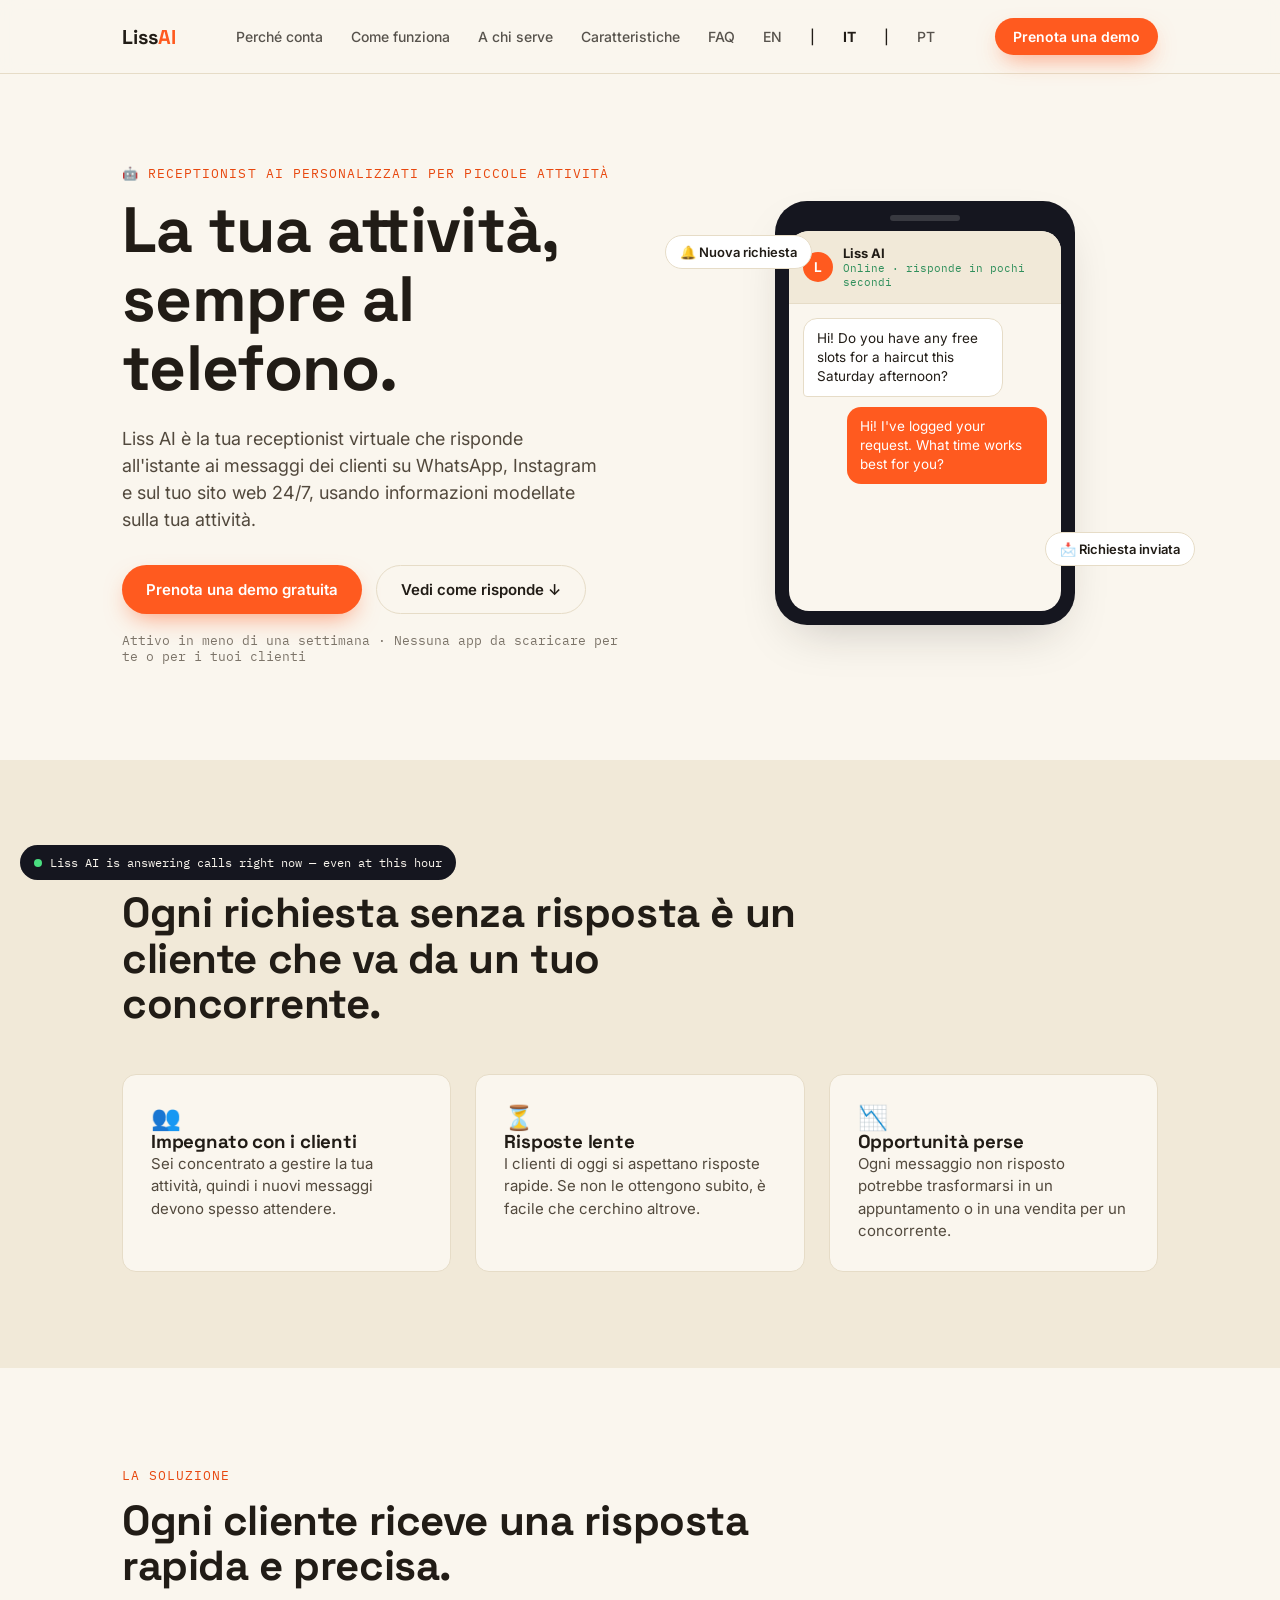
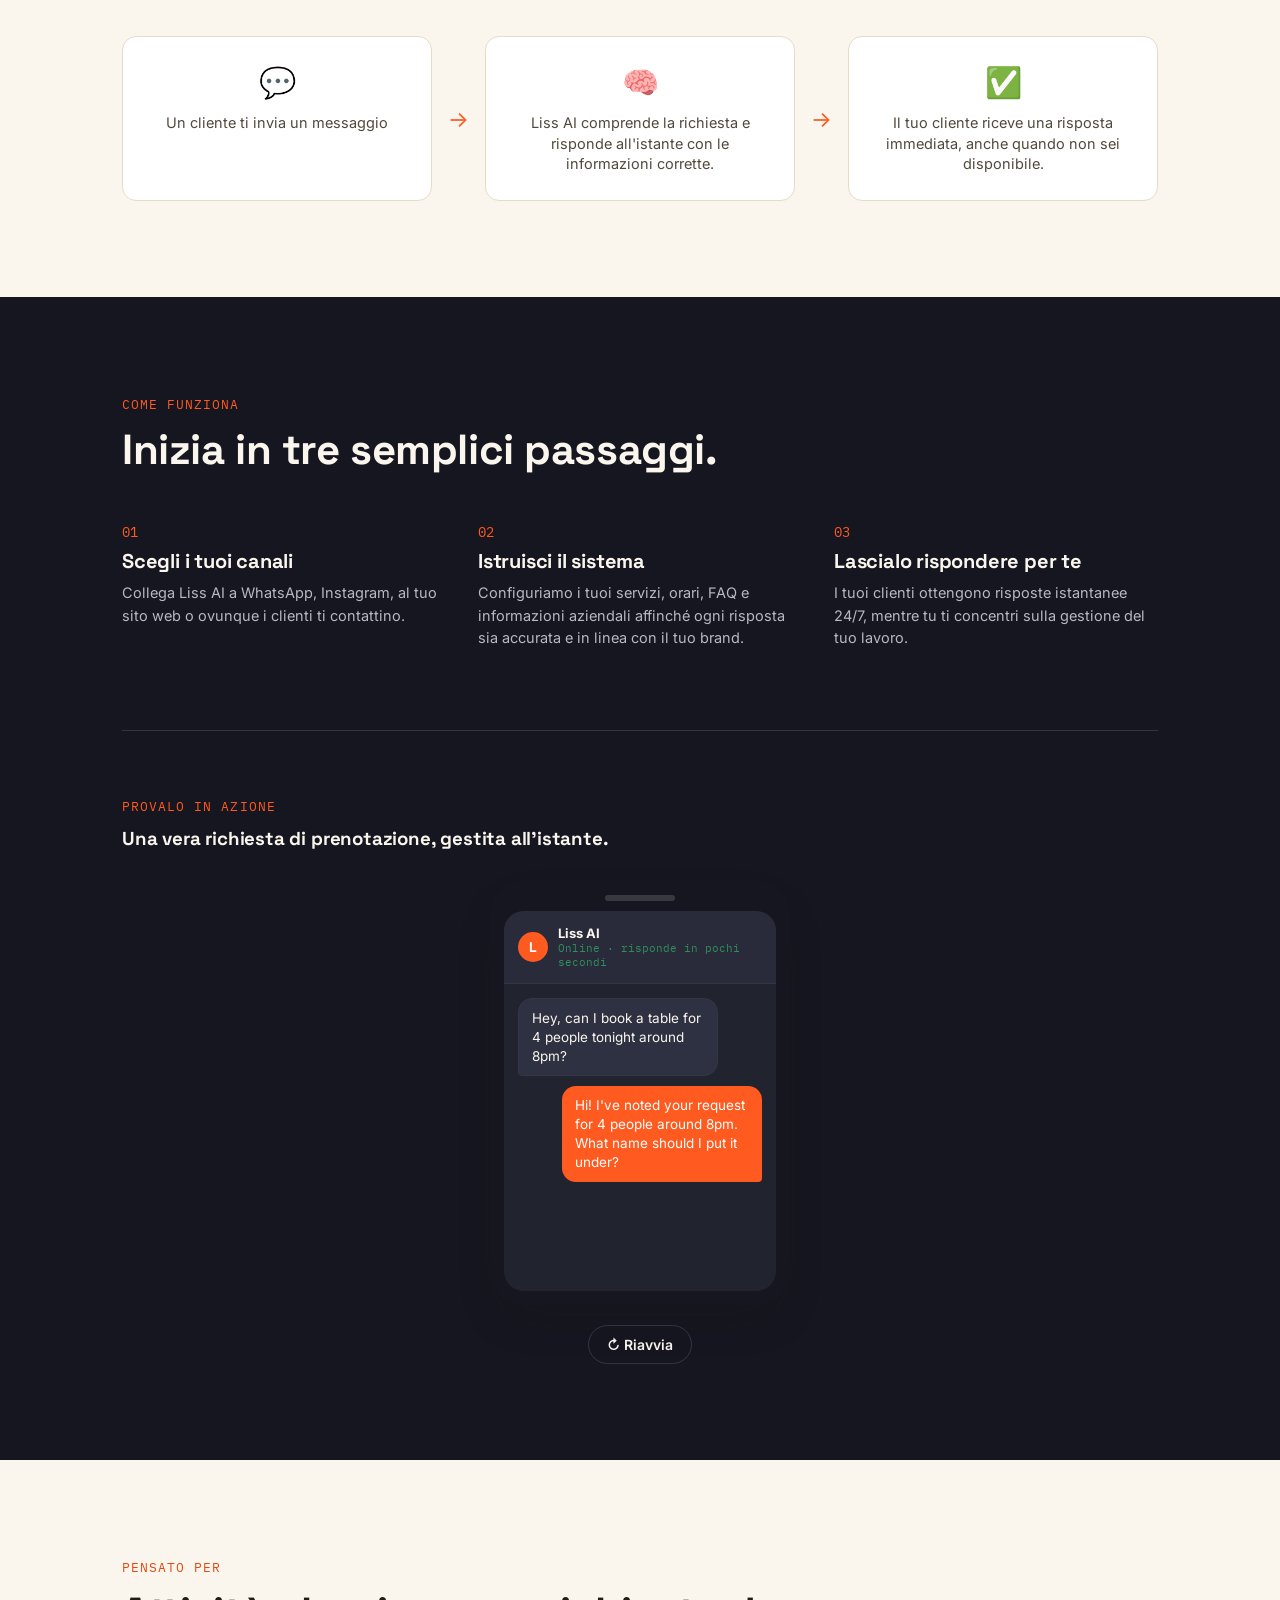
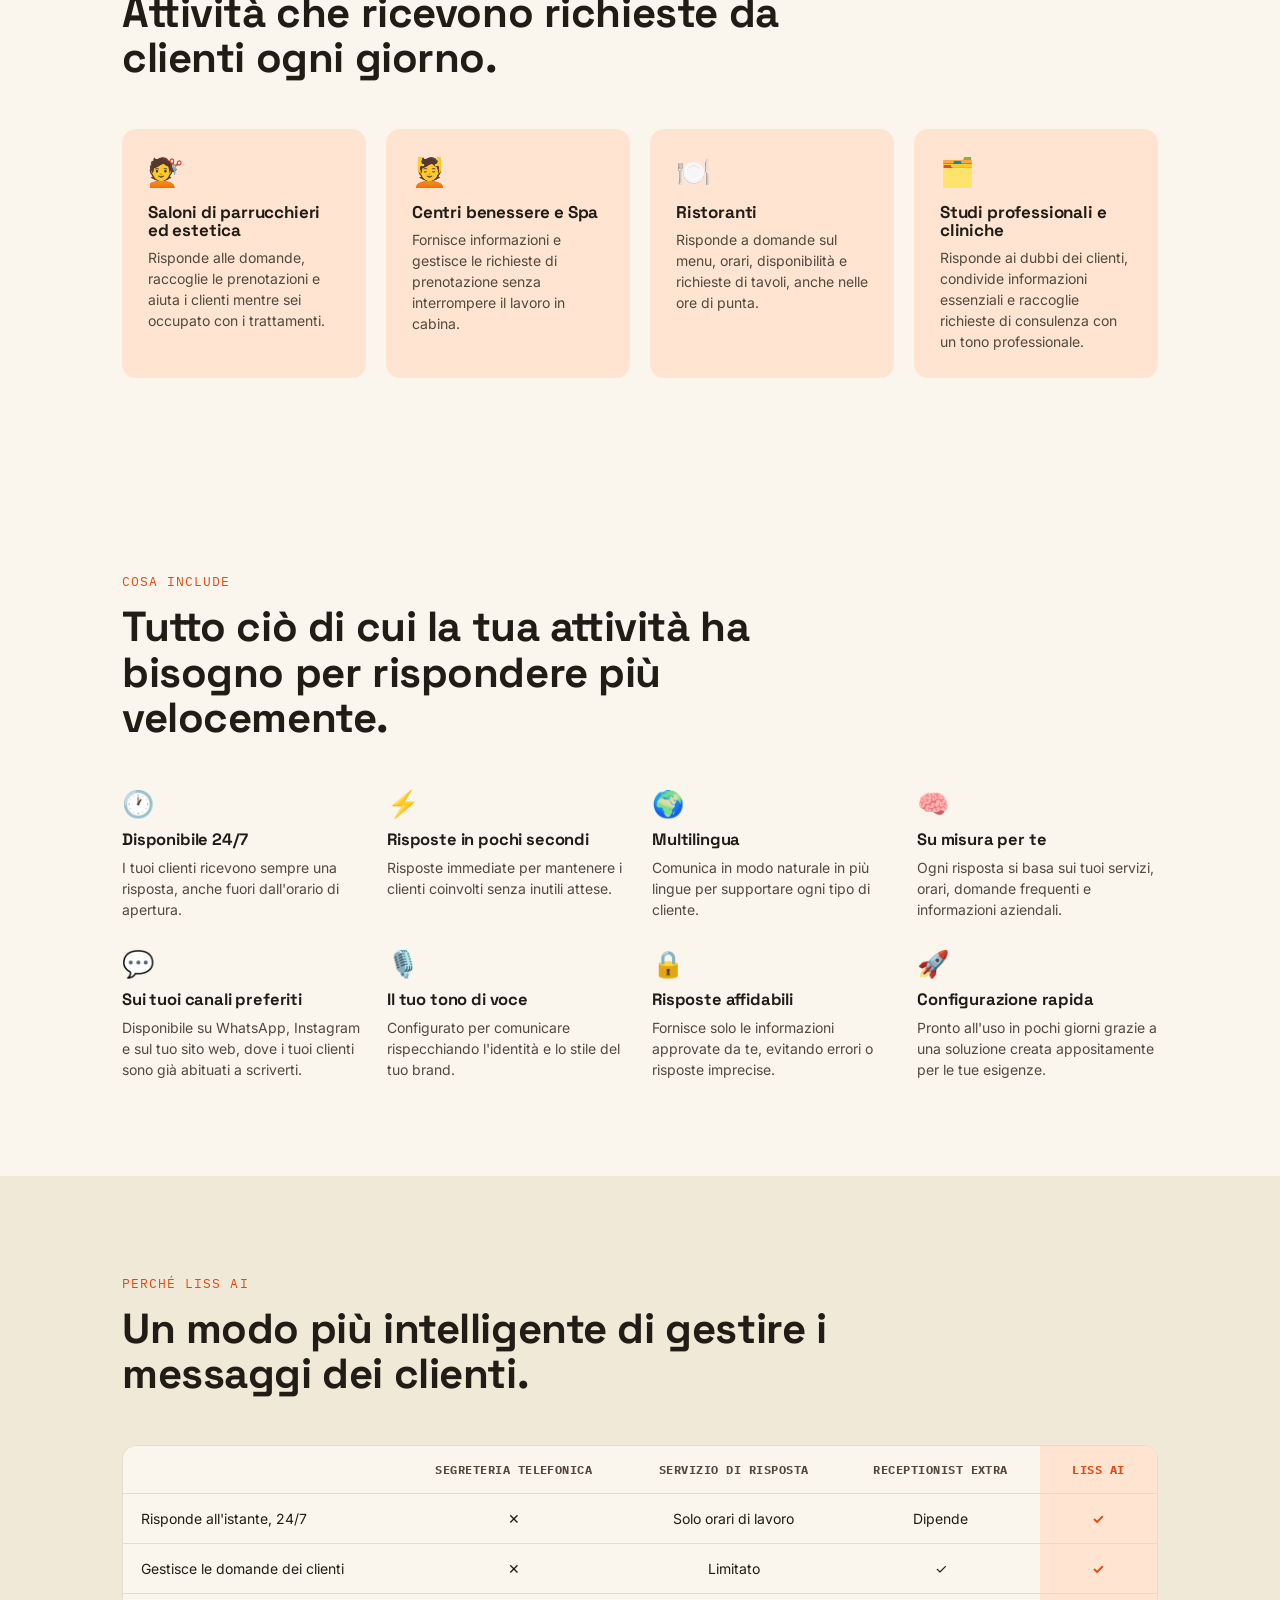
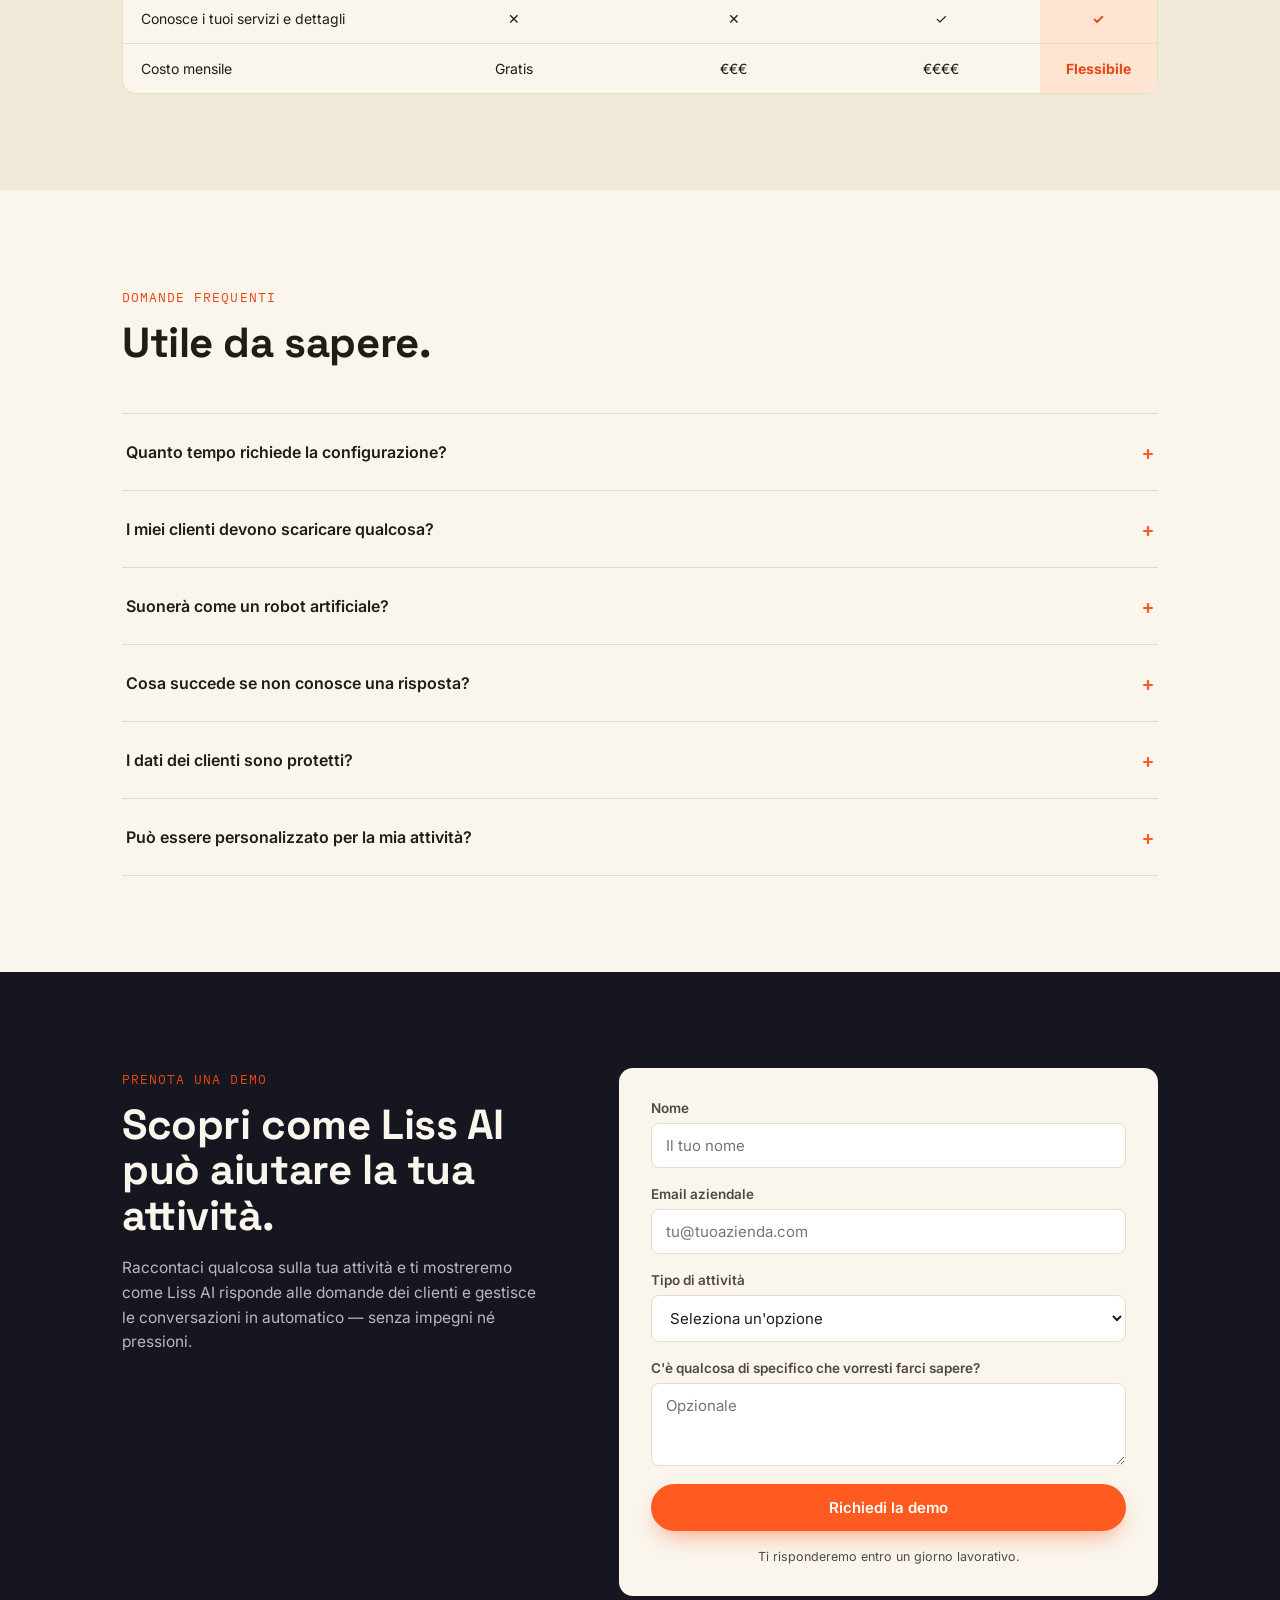
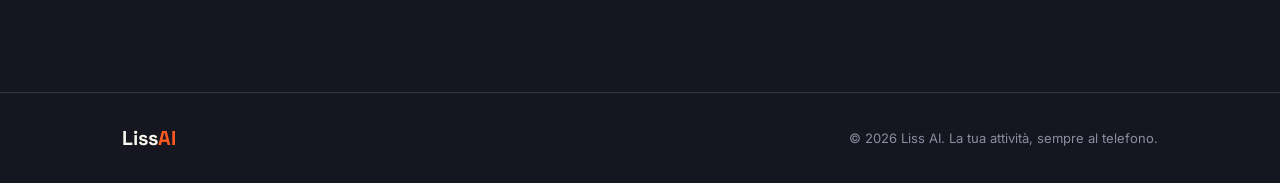
==== it/index.html @ ab82fb3d "Create IT index.html for Liss AI landing page This HTML file contains the structure and content for " ====
<!DOCTYPE html>
<html lang="it">
<head>
<meta charset="UTF-8">
<meta name="viewport" content="width=device-width, initial-scale=1.0">
<title>Liss AI — La tua attività, sempre al telefono</title>
<meta name="description" content="Liss AI è la ricezionista virtuale che risponde alle chiamate, raccoglie prenotazioni e non dorme mai — creata per saloni, cliniche, ristoranti e studi.">
<link rel="icon" href="data:,">
<link rel="preconnect" href="https://fonts.googleapis.com">
<link rel="preconnect" href="https://fonts.gstatic.com" crossorigin>
<link href="https://fonts.googleapis.com/css2?family=Space+Grotesk:wght@400;500;600;700&family=Inter:wght@400;500;600;700&family=IBM+Plex+Mono:wght@400;500&display=swap" rel="stylesheet">
<link rel="stylesheet" href="../style.css">
</head>
<body>

<div class="status-pill" id="statusPill">
  <span class="dot"></span>
  <span>Liss sta rispondendo ai clienti in questo momento</span>
</div>

<header class="nav">
  <div class="nav-inner">
    <a href="#top" class="logo">Liss<span>AI</span></a>
    <nav class="nav-links">
      <a href="#problem">Perché conta</a>
      <a href="#how">Come funziona</a>
      <a href="#audience">A chi serve</a>
      <a href="#features">Caratteristiche</a>
      <a href="#faq">FAQ</a>
      <a href="../">EN</a> | <strong>IT</strong> | <a href="../pt/">PT</a>
    </nav>
    <a href="#demo-form" class="btn btn-primary btn-small">Prenota una demo</a>
  </div>
</header>

<main id="top">

  <!-- HERO -->
  <section class="hero">
    <div class="hero-inner">
      <div class="hero-copy">
        <p class="eyebrow">🤖 Receptionist AI personalizzati per piccole attività</p>
        <h1>La tua attività,<br>sempre al telefono.</h1>
        <p class="hero-sub">Liss AI è la tua receptionist virtuale che risponde all'istante ai messaggi dei clienti su WhatsApp, Instagram e sul tuo sito web 24/7, usando informazioni modellate sulla tua attività.</p>
        <div class="hero-actions">
          <a href="#demo-form" class="btn btn-primary">Prenota una demo gratuita</a>
          <a href="#demo" class="btn btn-ghost">Vedi come risponde ↓</a>
        </div>
        <p class="hero-note">Attivo in meno di una settimana · Nessuna app da scaricare per te o per i tuoi clienti</p>
      </div>
      <div class="hero-visual" aria-hidden="true">
        <div class="phone-mock">
          <div class="phone-notch"></div>
          <div class="phone-screen">
            <div class="chat-header">
              <div class="chat-avatar">L</div>
              <div>
                <div class="chat-name">Liss AI</div>
                <div class="chat-status">Online · risponde in pochi secondi</div>
              </div>
            </div>
            <div class="chat-body" id="heroChat"></div>
          </div>
        </div>
        <div class="floaty floaty-1">🔔 Nuova richiesta</div>
        <div class="floaty floaty-2">📩 Richiesta inviata</div>
      </div>
    </div>
  </section>

  <!-- PROBLEM -->
  <section id="problem" class="problem">
    <div class="section-inner">
      <p class="eyebrow eyebrow-dark">Il costo di un messaggio perso</p>
      <h2>Ogni richiesta senza risposta è un cliente che va da un tuo concorrente.</h2>
     <div class="problem-grid">

  <article class="problem-card">
    <div class="problem-icon">👥</div>
    <h3>Impegnato con i clienti</h3>
    <p>
      Sei concentrato a gestire la tua attività, quindi i nuovi messaggi devono spesso attendere.
    </p>
  </article>

  <article class="problem-card">
    <div class="problem-icon">⏳</div>
    <h3>Risposte lente</h3>
    <p>
      I clienti di oggi si aspettano risposte rapide. Se non le ottengono subito, è facile che cerchino altrove.
    </p>
  </article>

  <article class="problem-card">
    <div class="problem-icon">📉</div>
    <h3>Opportunità perse</h3>
    <p>
      Ogni messaggio non risposto potrebbe trasformarsi in un appuntamento o in una vendita per un concorrente.
    </p>
  </article>

</div>
    </div>
  </section>

 <!-- SOLUTION FLOW -->
<section class="solution">
  <div class="section-inner">
    <p class="eyebrow">La Soluzione</p>
    <h2>Ogni cliente riceve una risposta rapida e precisa.</h2>

    <div class="flow">

      <div class="flow-step">
        <div class="flow-icon">💬</div>
        <p>Un cliente ti invia un messaggio</p>
      </div>

      <div class="flow-arrow">→</div>

      <div class="flow-step">
        <div class="flow-icon">🧠</div>
        <p>Liss AI comprende la richiesta e risponde all'istante con le informazioni corrette.</p>
      </div>

      <div class="flow-arrow">→</div>

      <div class="flow-step">
        <div class="flow-icon">✅</div>
        <p>Il tuo cliente riceve una risposta immediata, anche quando non sei disponibile.</p>
      </div>

    </div>
  </div>
</section>

 <!-- HOW IT WORKS + LIVE DEMO (dark band) -->
<section id="how" class="dark-band">
  <div class="section-inner">
    <p class="eyebrow eyebrow-light">Come funziona</p>
    <h2 class="light">Inizia in tre semplici passaggi.</h2>

    <div class="how-grid">
      <div class="how-step">
        <span class="how-num">01</span>
        <h3>Scegli i tuoi canali</h3>
        <p>Collega Liss AI a WhatsApp, Instagram, al tuo sito web o ovunque i clienti ti contattino.</p>
      </div>

      <div class="how-step">
        <span class="how-num">02</span>
        <h3>Istruisci il sistema</h3>
        <p>Configuriamo i tuoi servizi, orari, FAQ e informazioni aziendali affinché ogni risposta sia accurata e in linea con il tuo brand.</p>
      </div>

      <div class="how-step">
        <span class="how-num">03</span>
        <h3>Lascialo rispondere per te</h3>
        <p>I tuoi clienti ottengono risposte istantanee 24/7, mentre tu ti concentri sulla gestione del tuo lavoro.</p>
      </div>
    </div>

    <!-- (LIVE DEMO) -->
      <div id="demo" class="demo-block">
        <p class="eyebrow eyebrow-light">Provalo in azione</p>
        <h3 class="light">Una vera richiesta di prenotazione, gestita all'istante.</h3>
        <div class="demo-phone">
          <div class="phone-mock phone-mock-dark">
            <div class="phone-notch"></div>
            <div class="phone-screen">
              <div class="chat-header">
                <div class="chat-avatar">L</div>
                <div>
                  <div class="chat-name">Liss AI</div>
                  <div class="chat-status">Online · risponde in pochi secondi</div>
                </div>
              </div>
              <div class="chat-body" id="demoChat"></div>
            </div>
          </div>
          <button class="btn btn-ghost btn-light btn-small" id="replayDemo">↻ Riavvia</button>
        </div>
      </div>
    </div>
  </section>

  <!-- AUDIENCE -->
  <section id="audience" class="audience">
    <div class="section-inner">
      <p class="eyebrow">Pensato per</p>
      <h2>Attività che ricevono richieste da clienti ogni giorno.</h2>
      <div class="audience-grid">
        <div class="audience-card">
          <span class="audience-icon">💇</span>
          <h3>Saloni di parrucchieri ed estetica</h3>
          <p>Risponde alle domande, raccoglie le prenotazioni e aiuta i clienti mentre sei occupato con i trattamenti.</p>
        </div>
        <div class="audience-card">
          <span class="audience-icon">💆</span>
          <h3>Centri benessere e Spa</h3>
          <p>Fornisce informazioni e gestisce le richieste di prenotazione senza interrompere il lavoro in cabina.</p>
        </div>
        <div class="audience-card">
          <span class="audience-icon">🍽️</span>
          <h3>Ristoranti</h3>
          <p>Risponde a domande sul menu, orari, disponibilità e richieste di tavoli, anche nelle ore di punta.</p>
        </div>
        <div class="audience-card">
          <span class="audience-icon">🗂️</span>
          <h3>Studi professionali e cliniche</h3>
          <p>Risponde ai dubbi dei clienti, condivide informazioni essenziali e raccoglie richieste di consulenza con un tono professionale.</p>
        </div>
      </div>
    </div>
  </section>

  <!-- FEATURES -->
<section id="features" class="features">
  <div class="section-inner">
    <p class="eyebrow">Cosa include</p>
    <h2>Tutto ciò di cui la tua attività ha bisogno per rispondere più velocemente.</h2>

    <div class="features-grid">

      <div class="feature">
        <span class="feature-icon">🕐</span>
        <h3>Disponibile 24/7</h3>
        <p>I tuoi clienti ricevono sempre una risposta, anche fuori dall'orario di apertura.</p>
      </div>

      <div class="feature">
        <span class="feature-icon">⚡</span>
        <h3>Risposte in pochi secondi</h3>
        <p>Risposte immediate per mantenere i clienti coinvolti senza inutili attese.</p>
      </div>

      <div class="feature">
        <span class="feature-icon">🌍</span>
        <h3>Multilingua</h3>
        <p>Comunica in modo naturale in più lingue per supportare ogni tipo di cliente.</p>
      </div>

      <div class="feature">
        <span class="feature-icon">🧠</span>
        <h3>Su misura per te</h3>
        <p>Ogni risposta si basa sui tuoi servizi, orari, domande frequenti e informazioni aziendali.</p>
      </div>

      <div class="feature">
        <span class="feature-icon">💬</span>
        <h3>Sui tuoi canali preferiti</h3>
        <p>Disponibile su WhatsApp, Instagram e sul tuo sito web, dove i tuoi clienti sono già abituati a scriverti.</p>
      </div>

      <div class="feature">
        <span class="feature-icon">🎙️</span>
        <h3>Il tuo tono di voce</h3>
        <p>Configurato per comunicare rispecchiando l'identità e lo stile del tuo brand.</p>
      </div>

      <div class="feature">
        <span class="feature-icon">🔒</span>
        <h3>Risposte affidabili</h3>
        <p>Fornisce solo le informazioni approvate da te, evitando errori o risposte imprecise.</p>
      </div>

      <div class="feature">
        <span class="feature-icon">🚀</span>
        <h3>Configurazione rapida</h3>
        <p>Pronto all'uso in pochi giorni grazie a una soluzione creata appositamente per le tue esigenze.</p>
      </div>

    </div>
  </div>
</section>

  <!-- WHY CHOOSE -->
<section class="why">
  <div class="section-inner">
    <p class="eyebrow">Perché Liss AI</p>
    <h2>Un modo più intelligente di gestire i messaggi dei clienti.</h2>

    <div class="table-wrap">
      <table class="compare">
        <thead>
          <tr>
            <th></th>
            <th>Segreteria telefonica</th>
            <th>Servizio di risposta</th>
            <th>Receptionist extra</th>
            <th class="highlight">Liss AI</th>
          </tr>
        </thead>
        <tbody>
          <tr>
            <td>Risponde all'istante, 24/7</td>
            <td>✕</td>
            <td>Solo orari di lavoro</td>
            <td>Dipende</td>
            <td class="highlight">✓</td>
          </tr>
          <tr>
            <td>Gestisce le domande dei clienti</td>
            <td>✕</td>
            <td>Limitato</td>
            <td>✓</td>
            <td class="highlight">✓</td>
          </tr>
          <tr>
            <td>Conosce i tuoi servizi e dettagli</td>
            <td>✕</td>
            <td>✕</td>
            <td>✓</td>
            <td class="highlight">✓</td>
          </tr>
          <tr>
            <td>Costo mensile</td>
            <td>Gratis</td>
            <td>€€€</td>
            <td>€€€€</td>
            <td class="highlight">Flessibile</td>
          </tr>
        </tbody>
      </table>
    </div>
  </div>
</section>

<!-- FAQ -->
<section id="faq" class="faq">
  <div class="section-inner">
    <p class="eyebrow">Domande frequenti</p>
    <h2>Utile da sapere.</h2>

    <div class="accordion" id="accordion">

      <div class="acc-item">
        <button class="acc-trigger">
          <span>Quanto tempo richiede la configurazione?</span>
          <span class="acc-icon">+</span>
        </button>
        <div class="acc-panel">
          <p>La maggior parte delle attività è pronta in pochi giorni. Configuriamo i tuoi servizi, le informazioni e lo stile di comunicazione, collaudando tutto prima di andare online.</p>
        </div>
      </div>

      <div class="acc-item">
        <button class="acc-trigger">
          <span>I miei clienti devono scaricare qualcosa?</span>
          <span class="acc-icon">+</span>
        </button>
        <div class="acc-panel">
          <p>No. I tuoi clienti utilizzano i canali che già conoscono, come WhatsApp, Instagram o la chat del tuo sito web. Non c'è nulla da installare.</p>
        </div>
      </div>

      <div class="acc-item">
        <button class="acc-trigger">
          <span>Suonerà come un robot artificiale?</span>
          <span class="acc-icon">+</span>
        </button>
        <div class="acc-panel">
          <p>No. Liss AI è configurato attorno alla tua attività, al tuo tono di voce e al modo in cui sei abituato a comunicare con i tuoi clienti.</p>
        </div>
      </div>

      <div class="acc-item">
        <button class="acc-trigger">
          <span>Cosa succede se non conosce una risposta?</span>
          <span class="acc-icon">+</span>
        </button>
        <div class="acc-panel">
          <p>Liss AI utilizza solo le informazioni aziendali approvate da te. Se una richiesta è al di fuori delle sue conoscenze, lo rileva ed evita di inventare risposte errate.</p>
        </div>
      </div>

      <div class="acc-item">
        <button class="acc-trigger">
          <span>I dati dei clienti sono protetti?</span>
          <span class="acc-icon">+</span>
        </button>
        <div class="acc-panel">
          <p>Le tue conversazioni e i dati aziendali sono gestiti in modo sicuro e utilizzati esclusivamente per fornire il servizio.</p>
        </div>
      </div>

      <div class="acc-item">
        <button class="acc-trigger">
          <span>Può essere personalizzato per la mia attività?</span>
          <span class="acc-icon">+</span>
        </button>
        <div class="acc-panel">
          <p>Sì. Ogni configurazione di Liss AI è personalizzata in base ai tuoi servizi, clienti, stile di comunicazione ed esigenze specifiche.</p>
        </div>
      </div>

    </div>
  </div>
</section>

  <!-- DEMO BOOKING FORM -->
<section id="demo-form" class="demo-form-section">
  <div class="section-inner form-inner">
    <div class="form-copy">
      <p class="eyebrow">Prenota una demo</p>
      <h2>Scopri come Liss AI può aiutare la tua attività.</h2>
      <p class="form-sub">
        Raccontaci qualcosa sulla tua attività e ti mostreremo come Liss AI risponde alle domande dei clienti e gestisce le conversazioni in automatico — senza impegni né pressioni.
      </p>
    </div>

    <form class="demo-form" id="demoForm">

      <label>
        Nome
        <input type="text" name="name" required placeholder="Il tuo nome">
      </label>

      <label>
        Email aziendale
        <input type="email" name="email" required placeholder="tu@tuoazienda.com">
      </label>

      <label>
        Tipo di attività
        <select name="business_type" required>
          <option value="" disabled selected>Seleziona un'opzione</option>
          <option>Salone di parrucchiere o estetica</option>
          <option>Centro benessere o SPA</option>
          <option>Ristorante</option>
          <option>Studio professionale / Clinica</option>
          <option>Altro</option>
        </select>
      </label>

      <label>
        C'è qualcosa di specifico che vorresti farci sapere?
        <textarea name="message" rows="3" placeholder="Opzionale"></textarea>
      </label>

      <button type="submit" class="btn btn-primary btn-full">
        Richiedi la demo
      </button>

      <p class="form-note" id="formNote">
        Ti risponderemo entro un giorno lavorativo.
      </p>

    </form>
  </div>
</section>

</main>

<footer class="footer">
  <div class="section-inner footer-inner">
    <a href="#top" class="logo">Liss<span>AI</span></a>
    <p>© <span id="year"></span> Liss AI. La tua attività, sempre al telefono.</p>
  </div>
</footer>

<script src="../script.js"></script>
</body>
</html>
---- style.css ----
/* ============================================
   Liss AI — Design tokens
   ============================================ */
:root {
  --cream: #FAF6EE;
  --cream-deep: #F1E9D8;
  --ink: #211C16;
  --ink-soft: #52493D;
  --orange: #FF5A1F;
  --orange-deep: #E8480F;
  --orange-tint: #FFE4D2;
  --navy: #15161F;
  --navy-soft: #21232F;
  --line: #E6DCC7;
  --line-dark: #343646;
  --success: #2F8F5B;

  --font-display: 'Space Grotesk', sans-serif;
  --font-body: 'Inter', sans-serif;
  --font-mono: 'IBM Plex Mono', monospace;

  --radius: 14px;
  --radius-sm: 8px;
  --shadow: 0 20px 50px -20px rgba(33, 28, 22, 0.25);
}

@media (prefers-reduced-motion: reduce) {
  *, *::before, *::after {
    animation-duration: 0.001ms !important;
    animation-iteration-count: 1 !important;
    transition-duration: 0.001ms !important;
    scroll-behavior: auto !important;
  }
}

* { box-sizing: border-box; }

html { scroll-behavior: smooth; }

body {
  margin: 0;
  font-family: var(--font-body);
  color: var(--ink);
  background: var(--cream);
  -webkit-font-smoothing: antialiased;
}

h1, h2, h3 {
  font-family: var(--font-display);
  margin: 0;
  line-height: 1.08;
  letter-spacing: -0.01em;
}

p { margin: 0; }

a { color: inherit; text-decoration: none; }

img { max-width: 100%; display: block; }

.section-inner {
  max-width: 1100px;
  margin: 0 auto;
  padding: 96px 32px;
}

@media (max-width: 720px) {
  .section-inner { padding: 64px 20px; }
}

.eyebrow {
  font-family: var(--font-mono);
  font-size: 13px;
  letter-spacing: 0.08em;
  text-transform: uppercase;
  color: var(--orange-deep);
  margin-bottom: 14px;
  display: inline-block;
}
.eyebrow-dark { color: var(--orange-deep); }
.eyebrow-light { color: var(--orange); }

h2 {
  font-size: clamp(28px, 4vw, 42px);
  max-width: 720px;
  margin-bottom: 48px;
}
h2.light { color: var(--cream); }

/* ============================================
   Status pill
   ============================================ */
.status-pill {
  position: fixed;
  bottom: 20px;
  left: 20px;
  z-index: 60;
  display: flex;
  align-items: center;
  gap: 8px;
  background: var(--navy);
  color: var(--cream);
  font-family: var(--font-mono);
  font-size: 12px;
  padding: 10px 14px;
  border-radius: 999px;
  box-shadow: var(--shadow);
}
.status-pill .dot {
  width: 8px; height: 8px;
  border-radius: 50%;
  background: #4ADE80;
  box-shadow: 0 0 0 0 rgba(74, 222, 128, 0.6);
  animation: pulse 2s infinite;
}
@keyframes pulse {
  0% { box-shadow: 0 0 0 0 rgba(74,222,128,0.5); }
  70% { box-shadow: 0 0 0 8px rgba(74,222,128,0); }
  100% { box-shadow: 0 0 0 0 rgba(74,222,128,0); }
}
@media (max-width: 720px) {
  .status-pill span:last-child { display: none; }
  .status-pill { padding: 10px; }
}

/* ============================================
   Nav
   ============================================ */
.nav {
  position: sticky;
  top: 0;
  z-index: 50;
  background: rgba(250, 246, 238, 0.85);
  backdrop-filter: blur(10px);
  border-bottom: 1px solid var(--line);
}
.nav-inner {
  max-width: 1100px;
  margin: 0 auto;
  padding: 18px 32px;
  display: flex;
  align-items: center;
  justify-content: space-between;
  gap: 24px;
}
.logo {
  font-family: var(--font-display);
  font-weight: 700;
  font-size: 20px;
  color: var(--ink);
}
.logo span { color: var(--orange); }
.nav-links {
  display: flex;
  gap: 28px;
  font-size: 14px;
  font-weight: 500;
}
.nav-links a { opacity: 0.75; transition: opacity 0.15s; }
.nav-links a:hover { opacity: 1; }
@media (max-width: 820px) {
  .nav-links { display: none; }
}

/* ============================================
   Buttons
   ============================================ */
.btn {
  display: inline-flex;
  align-items: center;
  justify-content: center;
  gap: 8px;
  font-family: var(--font-body);
  font-weight: 600;
  font-size: 15px;
  padding: 14px 24px;
  border-radius: 999px;
  border: none;
  cursor: pointer;
  transition: transform 0.15s ease, box-shadow 0.15s ease, opacity 0.15s ease;
}
.btn:hover { transform: translateY(-1px); }
.btn:focus-visible { outline: 3px solid var(--orange-deep); outline-offset: 3px; }
.btn-primary {
  background: var(--orange);
  color: white;
  box-shadow: 0 10px 24px -8px rgba(255, 90, 31, 0.6);
}
.btn-primary:hover { background: var(--orange-deep); }
.btn-ghost {
  background: transparent;
  color: var(--ink);
  border: 1.5px solid var(--line);
}
.btn-ghost:hover { border-color: var(--ink); }
.btn-ghost.btn-light {
  color: var(--cream);
  border-color: var(--line-dark);
}
.btn-ghost.btn-light:hover { border-color: var(--cream); }
.btn-small { padding: 10px 18px; font-size: 14px; }
.btn-full { width: 100%; }

/* ============================================
   Hero
   ============================================ */
.hero { padding-top: 24px; }
.hero-inner {
  max-width: 1100px;
  margin: 0 auto;
  padding: 64px 32px 96px;
  display: grid;
  grid-template-columns: 1.05fr 0.95fr;
  gap: 56px;
  align-items: center;
}
@media (max-width: 900px) {
  .hero-inner { grid-template-columns: 1fr; padding: 40px 20px 64px; }
}
.hero h1 {
  font-size: clamp(38px, 6vw, 64px);
  margin-bottom: 22px;
}
.hero-sub {
  font-size: 18px;
  color: var(--ink-soft);
  max-width: 480px;
  margin-bottom: 32px;
  line-height: 1.5;
}
.hero-actions { display: flex; gap: 14px; flex-wrap: wrap; margin-bottom: 18px; }
.hero-note { font-family: var(--font-mono); font-size: 12.5px; color: var(--ink-soft); opacity: 0.75; }

.hero-visual { position: relative; display: flex; justify-content: center; }
.phone-mock {
  width: 300px;
  background: var(--navy);
  border-radius: 32px;
  padding: 14px;
  box-shadow: var(--shadow);
  position: relative;
}
.phone-notch {
  width: 70px; height: 6px;
  background: rgba(255,255,255,0.15);
  border-radius: 4px;
  margin: 0 auto 10px;
}
.phone-screen {
  background: var(--cream);
  border-radius: 20px;
  overflow: hidden;
  min-height: 380px;
  display: flex;
  flex-direction: column;
}
.phone-mock-dark .phone-screen { background: var(--navy-soft); }

.chat-header {
  display: flex;
  align-items: center;
  gap: 10px;
  padding: 14px;
  border-bottom: 1px solid var(--line);
  background: var(--cream-deep);
}
.phone-mock-dark .chat-header { background: #292B3A; border-color: var(--line-dark); }
.chat-avatar {
  width: 30px; height: 30px;
  border-radius: 50%;
  background: var(--orange);
  color: white;
  font-family: var(--font-display);
  font-weight: 700;
  display: flex;
  align-items: center;
  justify-content: center;
  font-size: 14px;
  flex-shrink: 0;
}
.chat-name { font-size: 13px; font-weight: 700; }
.phone-mock-dark .chat-name { color: var(--cream); }
.chat-status { font-size: 11px; color: var(--success); font-family: var(--font-mono); }

.chat-body {
  flex: 1;
  padding: 14px;
  display: flex;
  flex-direction: column;
  gap: 10px;
  overflow: hidden;
}

.bubble {
  max-width: 82%;
  padding: 10px 13px;
  border-radius: 14px;
  font-size: 13.5px;
  line-height: 1.4;
  opacity: 0;
  transform: translateY(6px);
  animation: bubbleIn 0.35s ease forwards;
}
@keyframes bubbleIn {
  to { opacity: 1; transform: translateY(0); }
}
.bubble.in {
  align-self: flex-start;
  background: white;
  border: 1px solid var(--line);
  border-bottom-left-radius: 4px;
}
.phone-mock-dark .bubble.in {
  background: #2E3141; border-color: var(--line-dark); color: var(--cream);
}
.bubble.out {
  align-self: flex-end;
  background: var(--orange);
  color: white;
  border-bottom-right-radius: 4px;
}
.bubble.typing {
  align-self: flex-start;
  background: white;
  border: 1px solid var(--line);
  display: flex;
  gap: 4px;
  padding: 12px 14px;
  border-bottom-left-radius: 4px;
}
.phone-mock-dark .bubble.typing { background: #2E3141; border-color: var(--line-dark); }
.bubble.typing span {
  width: 6px; height: 6px;
  border-radius: 50%;
  background: var(--ink-soft);
  opacity: 0.5;
  animation: typingDot 1s infinite ease-in-out;
}
.bubble.typing span:nth-child(2) { animation-delay: 0.15s; }
.bubble.typing span:nth-child(3) { animation-delay: 0.3s; }
@keyframes typingDot {
  0%, 60%, 100% { transform: translateY(0); opacity: 0.4; }
  30% { transform: translateY(-4px); opacity: 1; }
}

.floaty {
  position: absolute;
  background: white;
  border: 1px solid var(--line);
  border-radius: 999px;
  padding: 8px 14px;
  font-size: 13px;
  font-weight: 600;
  box-shadow: var(--shadow);
}
.floaty-1 { top: 8%; left: -6%; }
.floaty-2 { bottom: 14%; right: -8%; }
@media (max-width: 900px) {
  .floaty { display: none; }
}

/* ============================================
   Problem
   ============================================ */
.problem { background: var(--cream-deep); }
.problem-grid {
  display: grid;
  grid-template-columns: repeat(3, 1fr);
  gap: 24px;
}
@media (max-width: 760px) { .problem-grid { grid-template-columns: 1fr; } }
.problem-card {
  background: var(--cream);
  border: 1px solid var(--line);
  border-radius: var(--radius);
  padding: 28px;
}
.problem-icon { font-size: 24px; }
.problem-stat {
  font-family: var(--font-display);
  font-size: 40px;
  font-weight: 700;
  color: var(--orange-deep);
  margin: 10px 0 8px;
}
.problem-card p:last-child { color: var(--ink-soft); font-size: 15px; line-height: 1.5; }

/* ============================================
   Solution flow
   ============================================ */
.flow {
  display: grid;
  grid-template-columns: 1fr auto 1fr auto 1fr;
  align-items: stretch;
  gap: 16px;
}
.flow-step {
  background: white;
  border: 1px solid var(--line);
  border-radius: var(--radius);
  padding: 26px;
  text-align: center;
  display: flex;
  flex-direction: column;
  align-items: center;
  justify-content: flex-start;
}
.flow-icon {
  height: 38px;
  display: flex;
  align-items: center;
  justify-content: center;
  font-size: 30px;
  line-height: 1;
  margin-bottom: 12px;
}
.flow-step p { font-size: 14.5px; color: var(--ink-soft); line-height: 1.4; }
.flow-arrow {
  align-self: center;
  font-size: 22px;
  color: var(--orange);
  flex-shrink: 0;
  display: flex;
  align-items: center;
  justify-content: center;
}
@media (max-width: 760px) {
  .flow {
    display: flex;
    flex-direction: column;
    align-items: stretch;
  }
  .flow-step {
    justify-content: center;
  }
  .flow-arrow {
    transform: rotate(90deg);
  }
}

/* ============================================
   Dark band (how it works + demo)
   ============================================ */
.dark-band { background: var(--navy); color: var(--cream); }
.how-grid {
  display: grid;
  grid-template-columns: repeat(3, 1fr);
  gap: 32px;
  margin-bottom: 80px;
}
@media (max-width: 760px) { .how-grid { grid-template-columns: 1fr; gap: 40px; } }
.how-num {
  font-family: var(--font-mono);
  color: var(--orange);
  font-size: 14px;
}
.how-step h3 { color: var(--cream); font-size: 20px; margin: 10px 0 10px; }
.how-step p { color: #B7B8C4; font-size: 14.5px; line-height: 1.55; }

.demo-block { border-top: 1px solid var(--line-dark); padding-top: 64px; }
.demo-phone {
  display: flex;
  flex-direction: column;
  align-items: center;
  gap: 20px;
  margin-top: 32px;
}

/* ============================================
   Audience
   ============================================ */
.audience-grid {
  display: grid;
  grid-template-columns: repeat(4, 1fr);
  gap: 20px;
}
@media (max-width: 900px) { .audience-grid { grid-template-columns: 1fr 1fr; } }
@media (max-width: 560px) { .audience-grid { grid-template-columns: 1fr; } }
.audience-card {
  background: var(--orange-tint);
  border-radius: var(--radius);
  padding: 26px;
}
.audience-icon { font-size: 28px; display: block; margin-bottom: 14px; }
.audience-card h3 { font-size: 17px; margin-bottom: 8px; }
.audience-card p { font-size: 14px; color: var(--ink-soft); line-height: 1.5; }

/* ============================================
   Features
   ============================================ */
.features-grid {
  display: grid;
  grid-template-columns: repeat(4, 1fr);
  gap: 28px 24px;
}
@media (max-width: 900px) { .features-grid { grid-template-columns: 1fr 1fr; } }
@media (max-width: 560px) { .features-grid { grid-template-columns: 1fr; } }
.feature-icon { font-size: 26px; display: block; margin-bottom: 12px; }
.feature h3 { font-size: 16.5px; margin-bottom: 8px; }
.feature p { font-size: 14px; color: var(--ink-soft); line-height: 1.5; }

/* ============================================
   Why / compare table
   ============================================ */
.why { background: var(--cream-deep); }
.table-wrap { overflow-x: auto; border-radius: var(--radius); border: 1px solid var(--line); }
.compare {
  width: 100%;
  border-collapse: collapse;
  background: var(--cream);
  font-size: 14px;
  min-width: 620px;
}
.compare th, .compare td {
  padding: 16px 18px;
  text-align: left;
  border-bottom: 1px solid var(--line);
}
.compare th { font-family: var(--font-mono); font-size: 12px; text-transform: uppercase; letter-spacing: 0.04em; color: var(--ink-soft); }
.compare td:not(:first-child), .compare th:not(:first-child) { text-align: center; }
.compare tbody tr:last-child td { border-bottom: none; }
.compare .highlight { background: var(--orange-tint); font-weight: 700; color: var(--orange-deep); }

/* ============================================
   FAQ / Accordion
   ============================================ */
.accordion { border-top: 1px solid var(--line); }
.acc-item { border-bottom: 1px solid var(--line); }
.acc-trigger {
  width: 100%;
  background: none;
  border: none;
  cursor: pointer;
  display: flex;
  justify-content: space-between;
  align-items: center;
  padding: 22px 4px;
  font-family: var(--font-body);
  font-size: 16px;
  font-weight: 600;
  color: var(--ink);
  text-align: left;
}
.acc-trigger:focus-visible { outline: 2px solid var(--orange-deep); outline-offset: 2px; }
.acc-icon { font-family: var(--font-mono); font-size: 20px; color: var(--orange); transition: transform 0.2s ease; flex-shrink: 0; margin-left: 16px; }
.acc-item.open .acc-icon { transform: rotate(45deg); }
.acc-panel {
  max-height: 0;
  overflow: hidden;
  transition: max-height 0.25s ease, padding 0.25s ease;
}
.acc-panel p { padding: 0 4px 0; color: var(--ink-soft); font-size: 15px; line-height: 1.6; max-width: 640px; }
.acc-item.open .acc-panel { max-height: 220px; padding-bottom: 22px; }

/* ============================================
   Demo form
   ============================================ */
.demo-form-section { background: var(--navy); color: var(--cream); }
.form-inner {
  display: grid;
  grid-template-columns: 0.9fr 1.1fr;
  gap: 56px;
  align-items: start;
}
@media (max-width: 860px) { .form-inner { grid-template-columns: 1fr; } }
.form-copy h2 { color: var(--cream); margin-bottom: 18px; }
.form-sub { color: #B7B8C4; font-size: 15.5px; line-height: 1.6; max-width: 420px; }
.demo-form {
  background: var(--cream);
  border-radius: var(--radius);
  padding: 32px;
  display: flex;
  flex-direction: column;
  gap: 18px;
}
.demo-form label {
  display: flex;
  flex-direction: column;
  gap: 7px;
  font-size: 13.5px;
  font-weight: 600;
  color: var(--ink-soft);
}
.demo-form input, .demo-form select, .demo-form textarea {
  font-family: var(--font-body);
  font-size: 15px;
  padding: 12px 14px;
  border-radius: var(--radius-sm);
  border: 1.5px solid var(--line);
  background: white;
  color: var(--ink);
  resize: vertical;
}
.demo-form input:focus, .demo-form select:focus, .demo-form textarea:focus {
  outline: none;
  border-color: var(--orange);
}
.form-note { font-size: 12.5px; color: var(--ink-soft); text-align: center; }

/* ============================================
   Footer
   ============================================ */
.footer { background: var(--navy); border-top: 1px solid var(--line-dark); }
.footer-inner {
  display: flex;
  justify-content: space-between;
  align-items: center;
  padding: 32px;
  flex-wrap: wrap;
  gap: 12px;
}
.footer .logo { color: var(--cream); }
.footer p { color: #8C8DA0; font-size: 13px; }
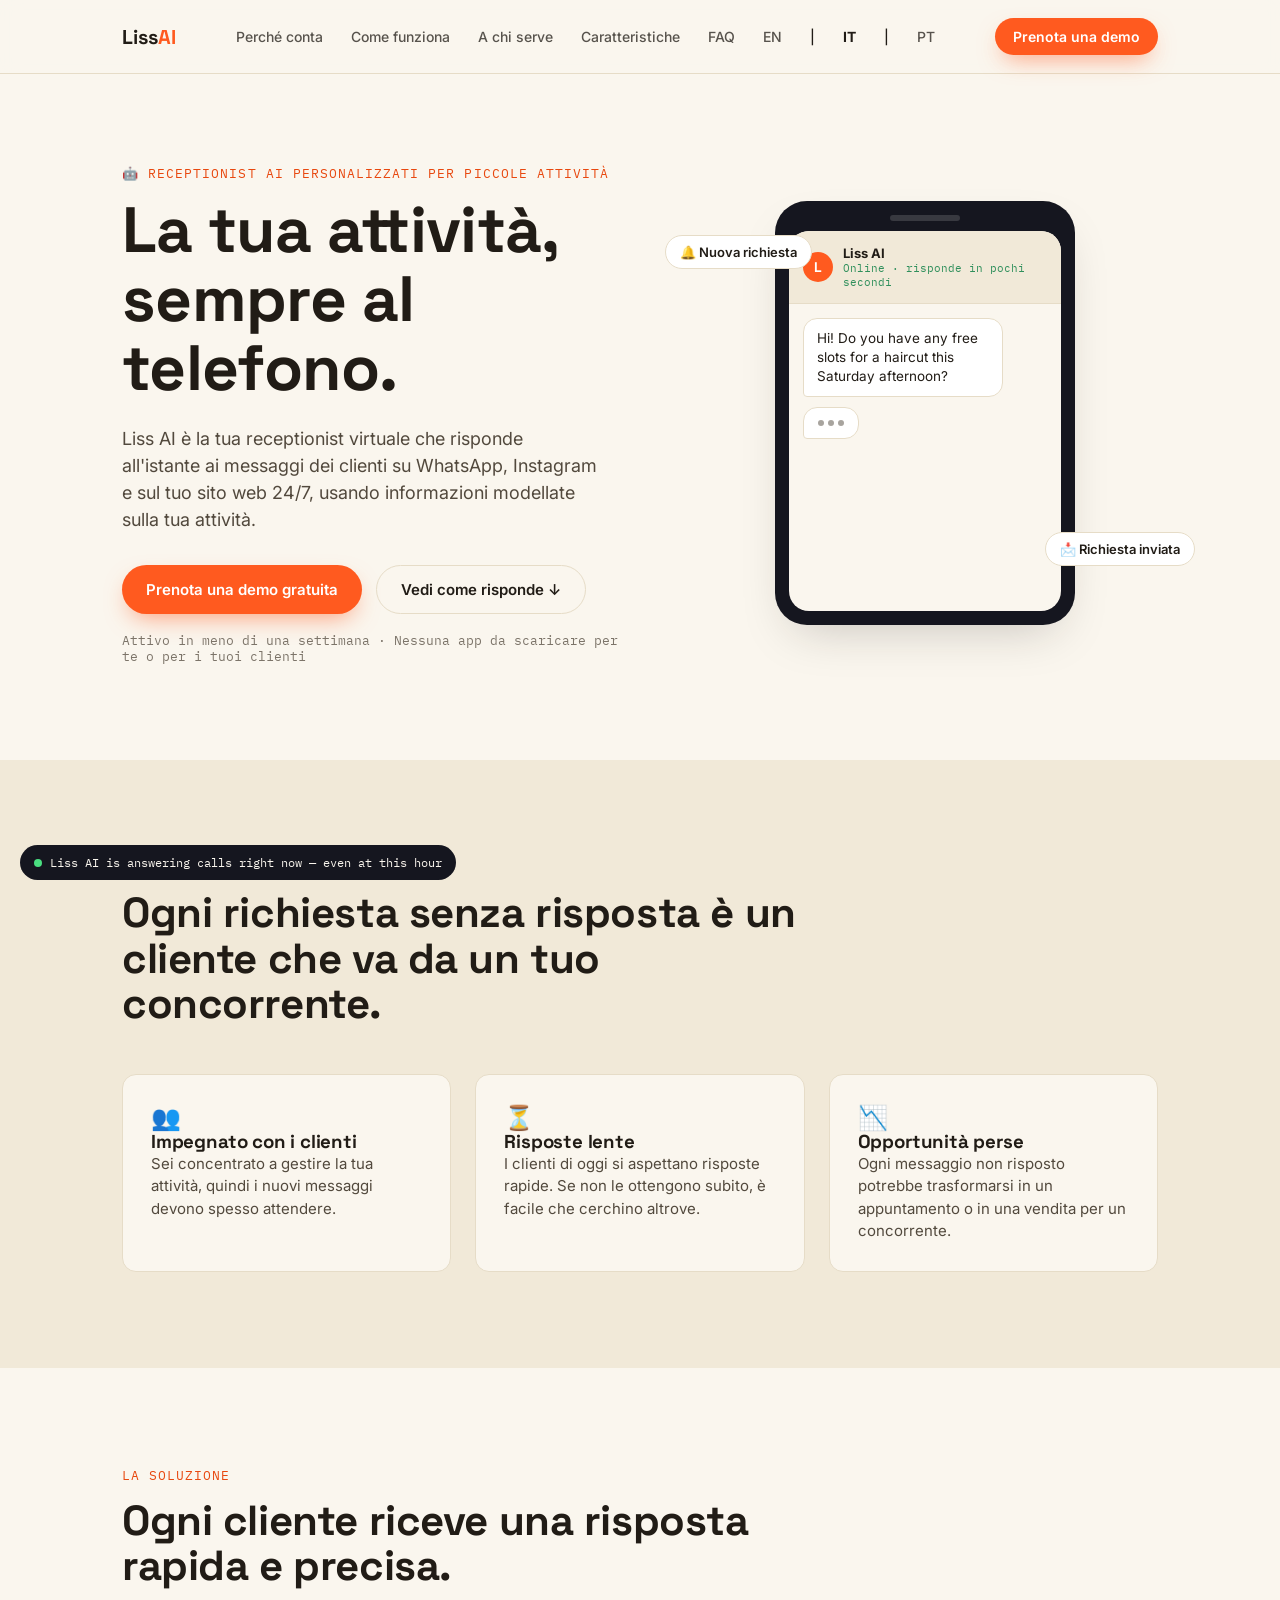
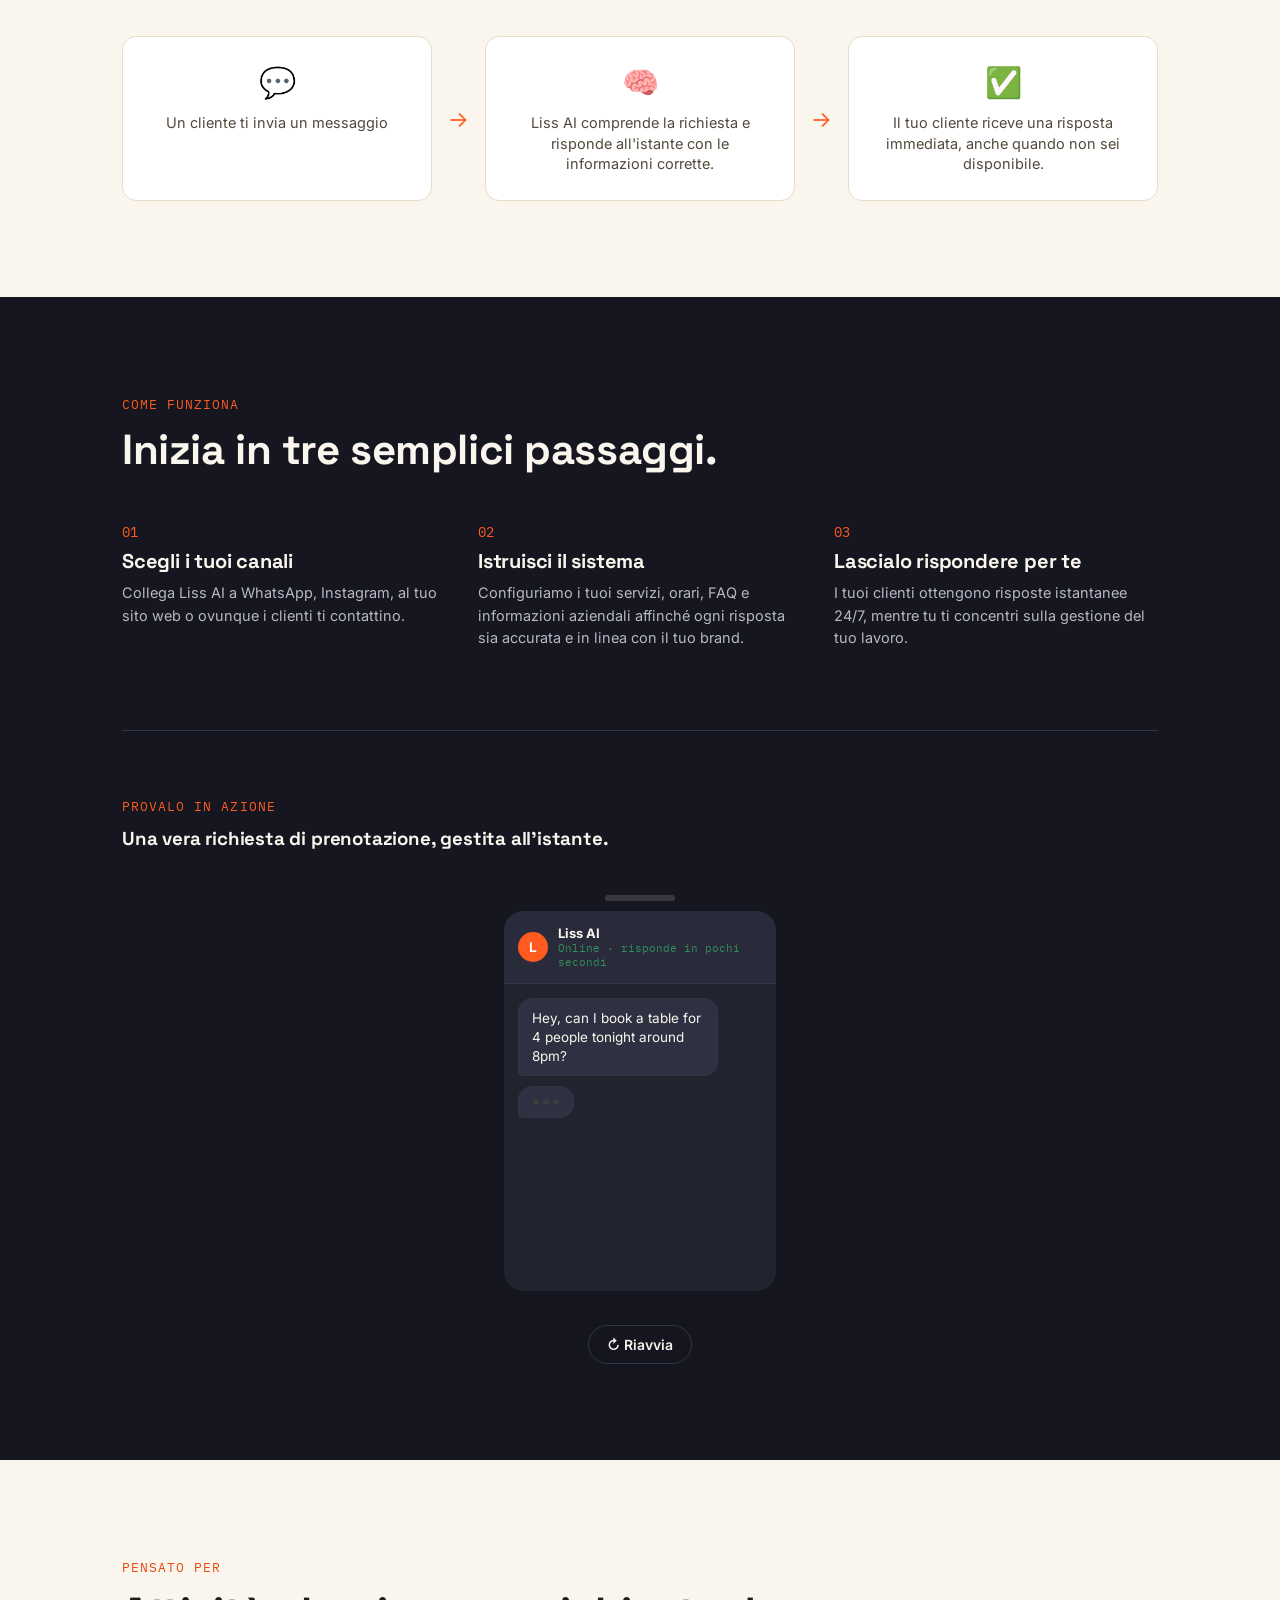
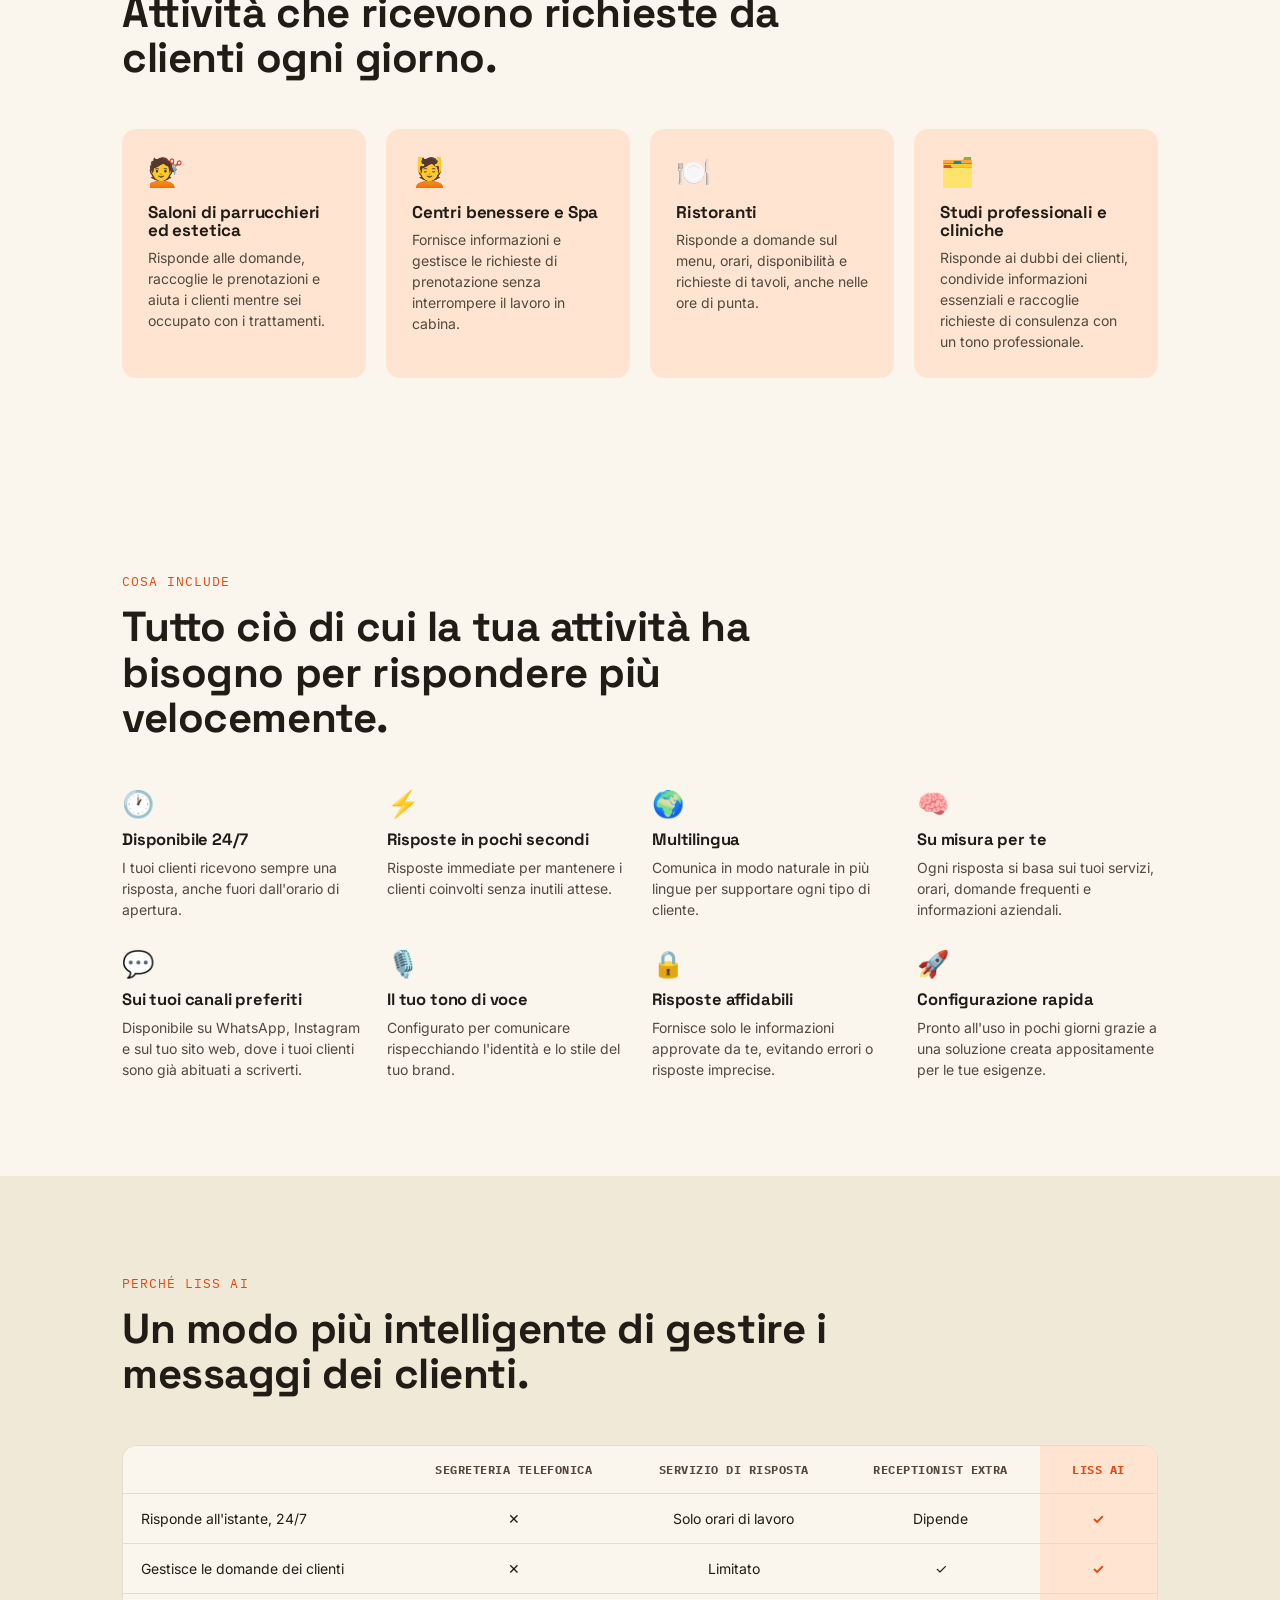
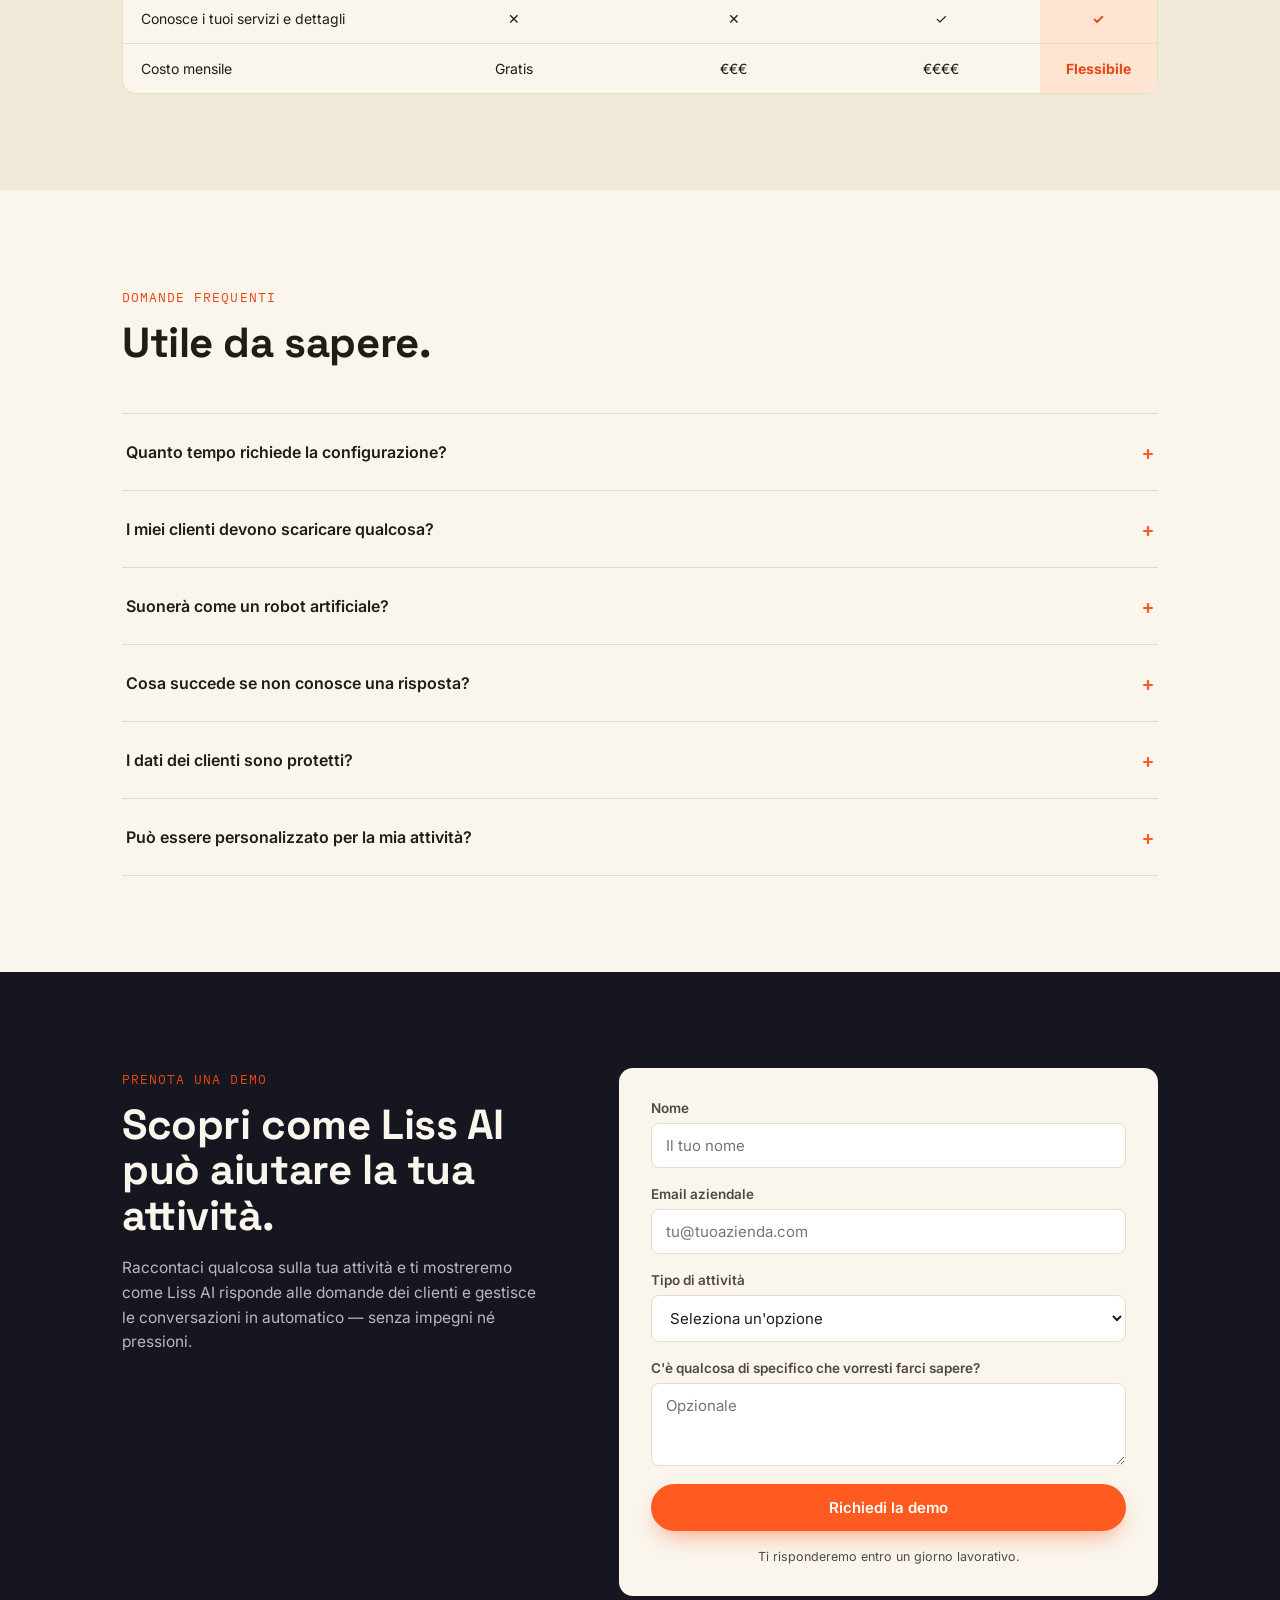
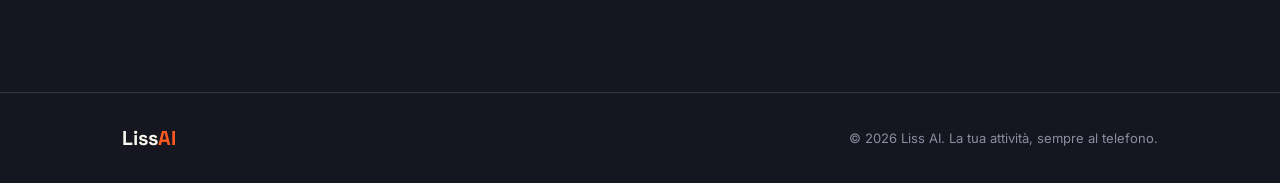
==== commit 32068395: "Add hreflang links for alternate languages Added alternate language links for SEO." ====
--- a/it/index.html
+++ b/it/index.html
@@ -10,6 +10,10 @@
 <link rel="preconnect" href="https://fonts.gstatic.com" crossorigin>
 <link href="https://fonts.googleapis.com/css2?family=Space+Grotesk:wght@400;500;600;700&family=Inter:wght@400;500;600;700&family=IBM+Plex+Mono:wght@400;500&display=swap" rel="stylesheet">
 <link rel="stylesheet" href="../style.css">
+<link rel="alternate" hreflang="en" href="https://tuodominio.com/" />
+<link rel="alternate" hreflang="it" href="https://tuodominio.com/it/" />
+<link rel="alternate" hreflang="pt" href="https://tuodominio.com/pt/" />
+<link rel="alternate" hreflang="x-default" href="https://tuodominio.com/" />
 </head>
 <body>
 
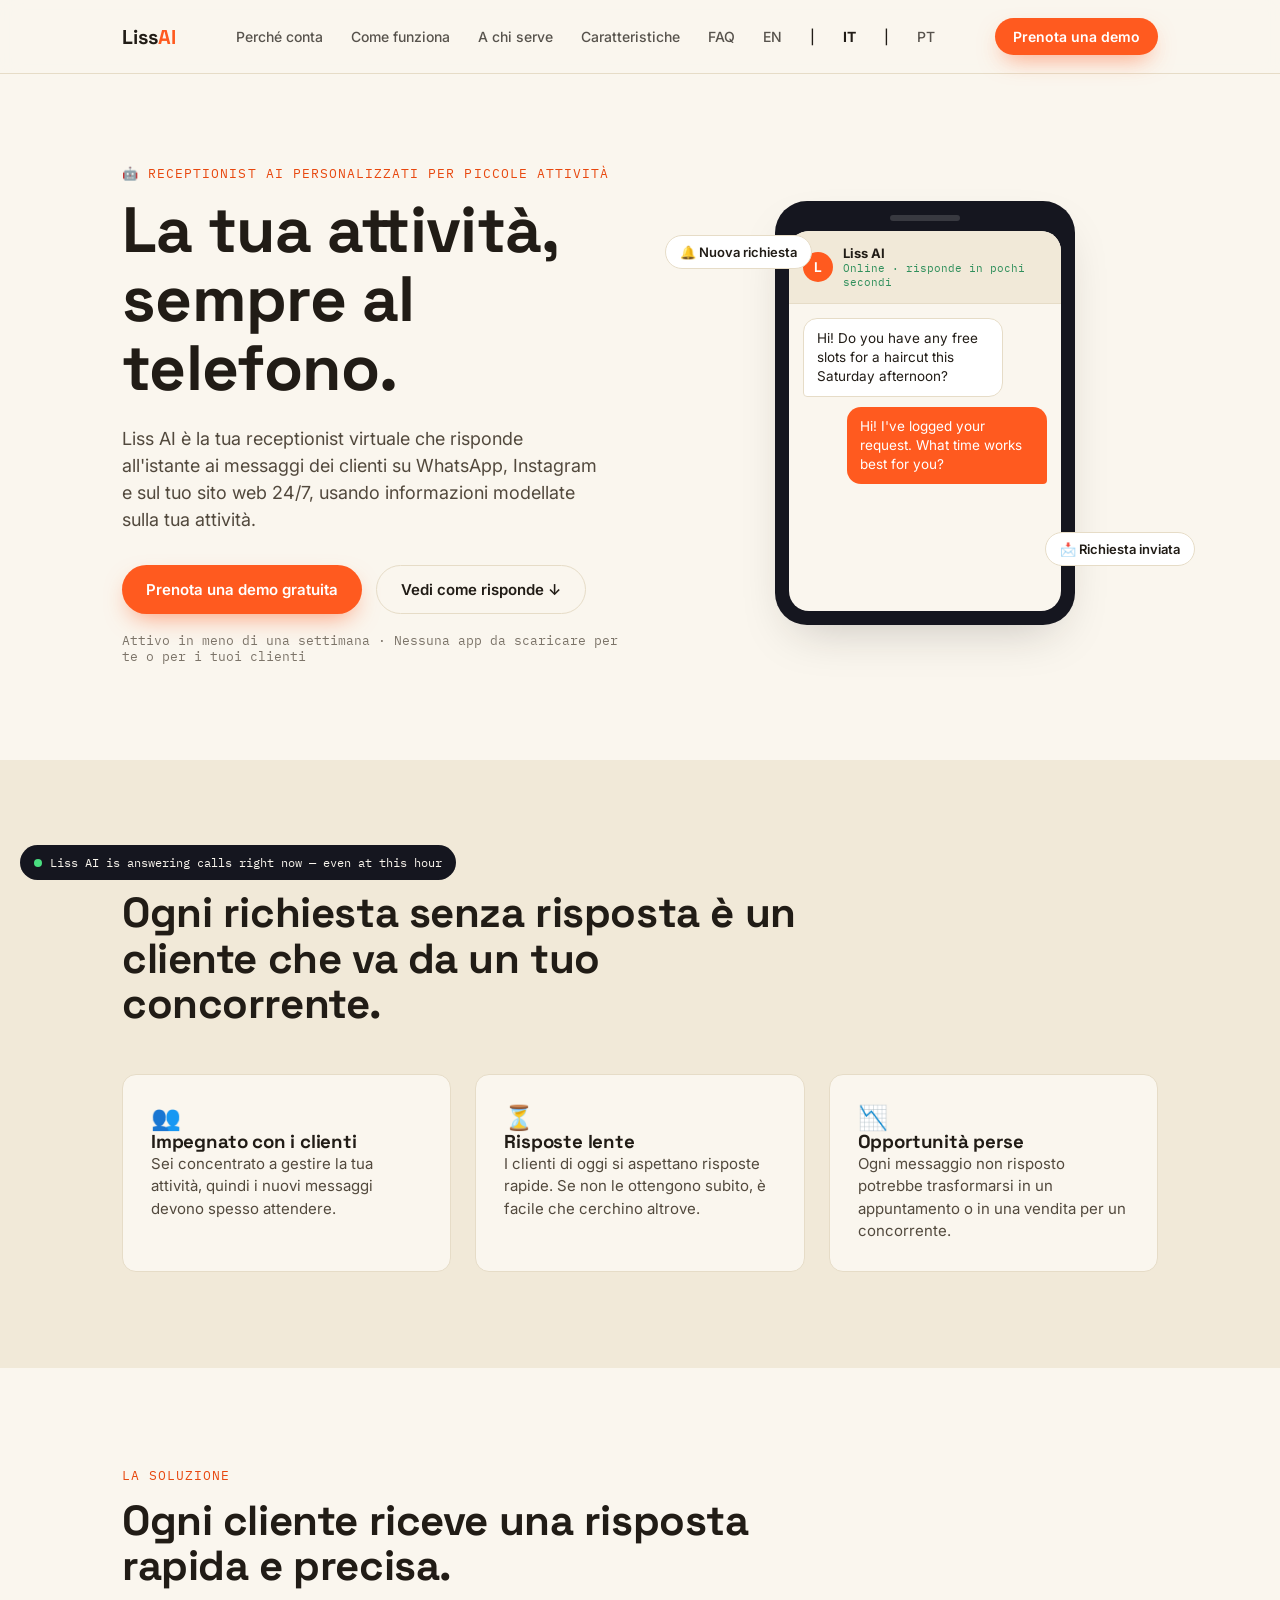
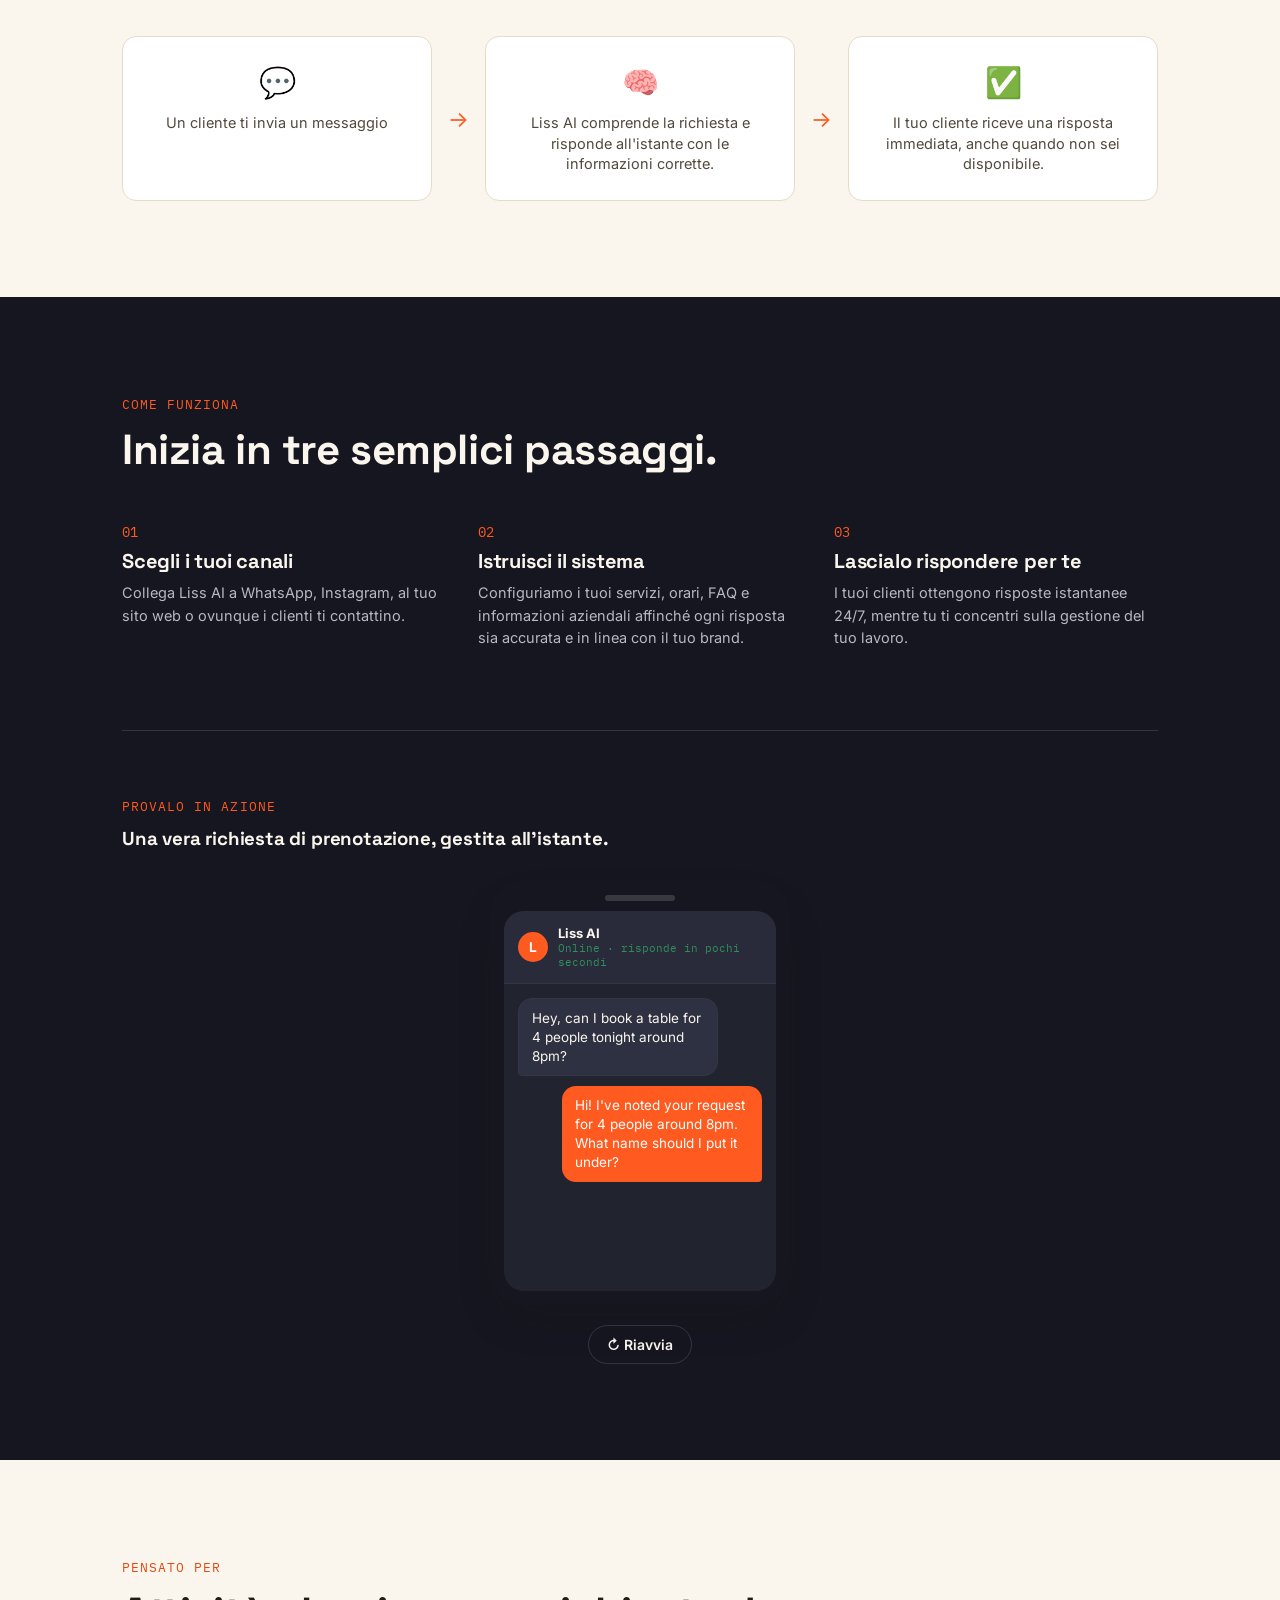
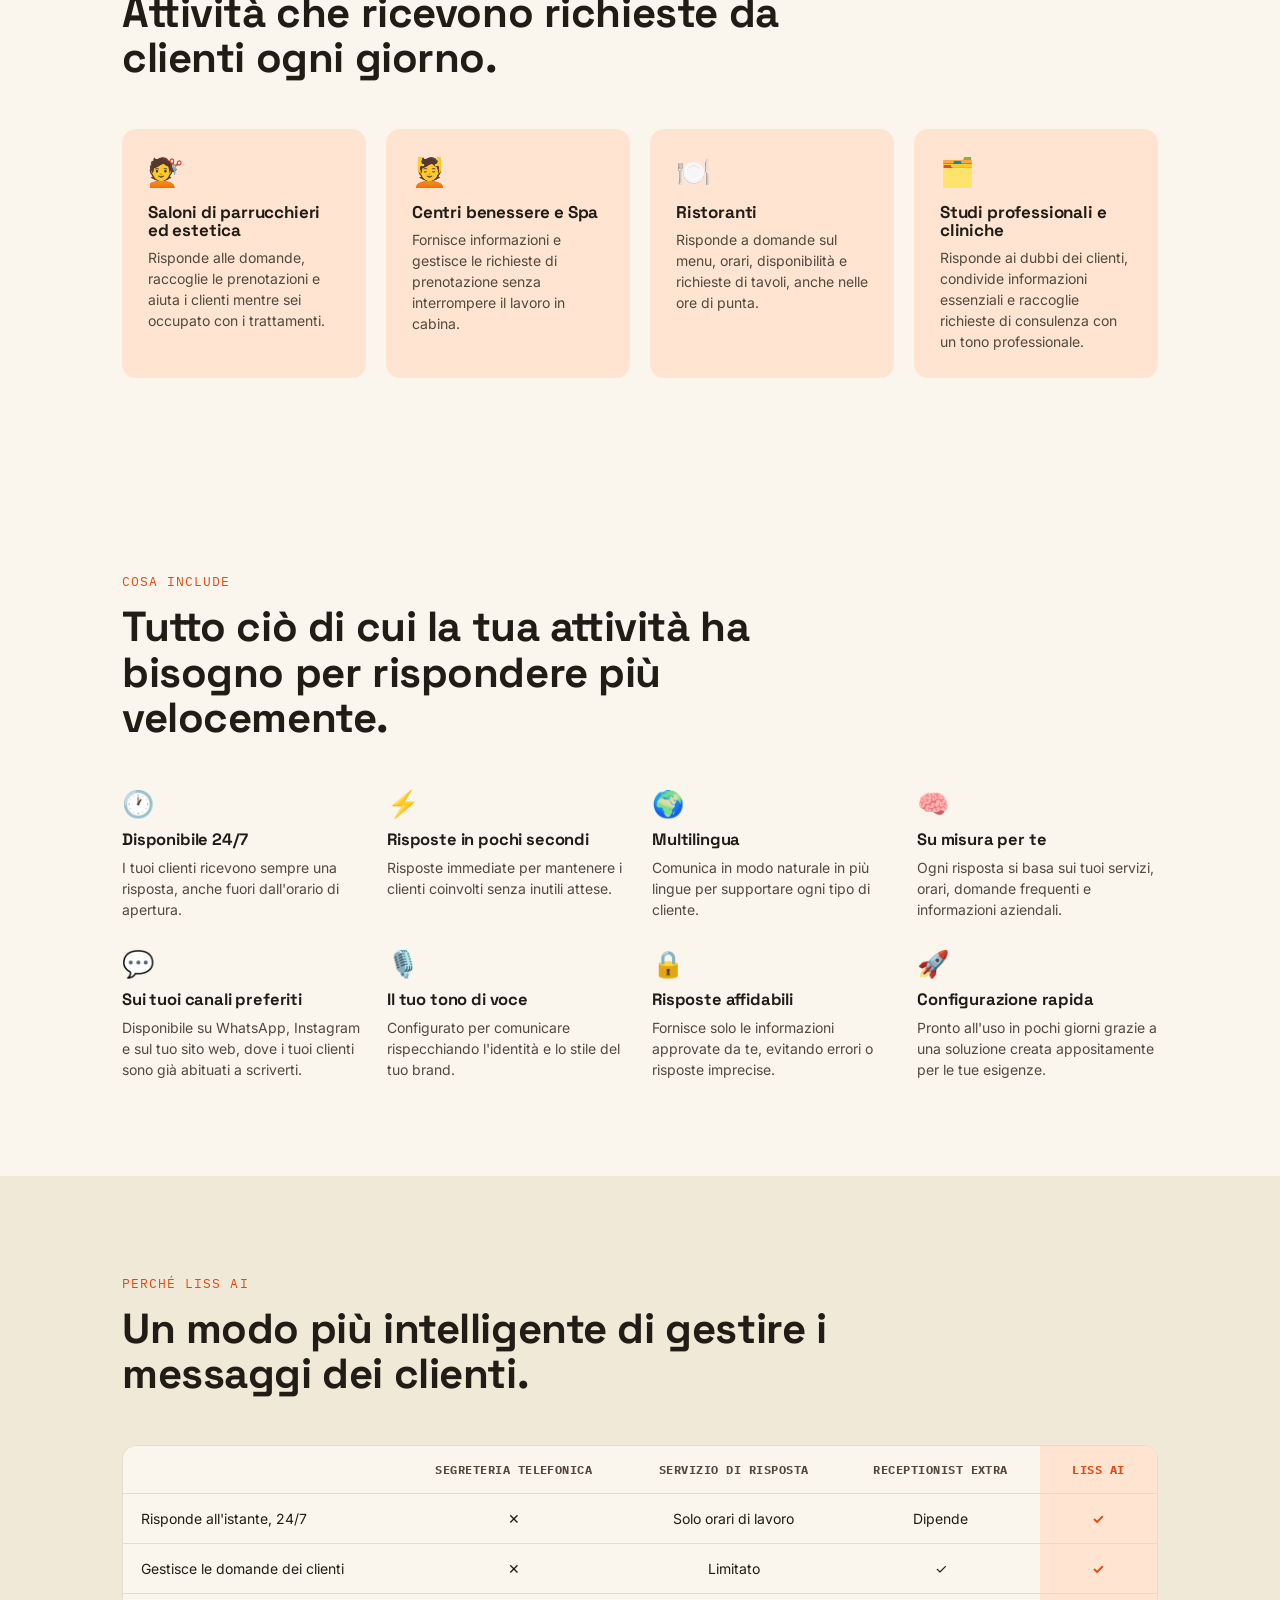
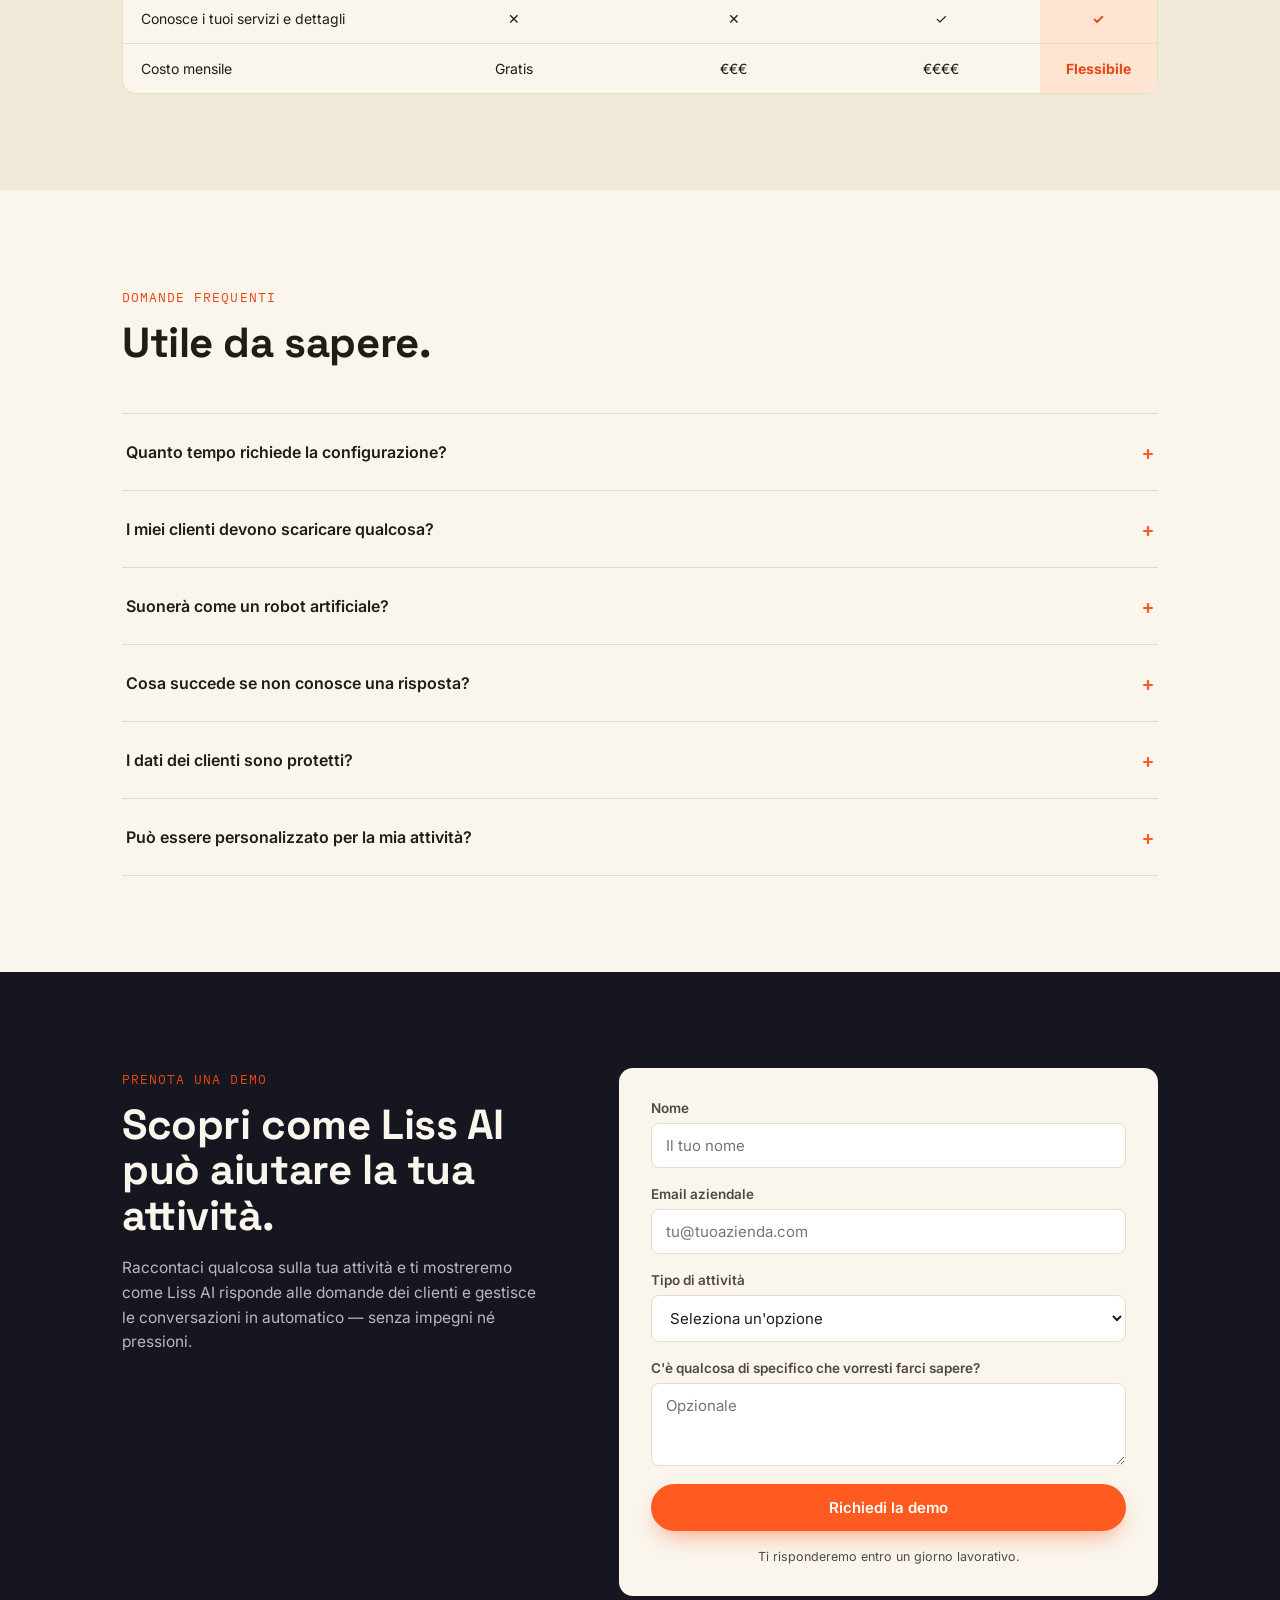
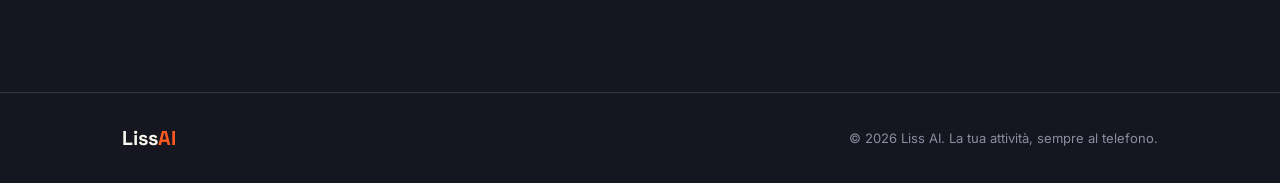
==== commit a3427fd8: "Change hreflang links to new domain Updated hreflang links to point to getlissai.com." ====
--- a/it/index.html
+++ b/it/index.html
@@ -10,10 +10,10 @@
 <link rel="preconnect" href="https://fonts.gstatic.com" crossorigin>
 <link href="https://fonts.googleapis.com/css2?family=Space+Grotesk:wght@400;500;600;700&family=Inter:wght@400;500;600;700&family=IBM+Plex+Mono:wght@400;500&display=swap" rel="stylesheet">
 <link rel="stylesheet" href="../style.css">
-<link rel="alternate" hreflang="en" href="https://tuodominio.com/" />
-<link rel="alternate" hreflang="it" href="https://tuodominio.com/it/" />
-<link rel="alternate" hreflang="pt" href="https://tuodominio.com/pt/" />
-<link rel="alternate" hreflang="x-default" href="https://tuodominio.com/" />
+<link rel="alternate" hreflang="en" href="https://getlissai.com/" />
+<link rel="alternate" hreflang="it" href="https://getlissai.com/" />
+<link rel="alternate" hreflang="pt" href="https://getlissai.com/" />
+<link rel="alternate" hreflang="x-default" href="https://getlissai.com/" />
 </head>
 <body>
 
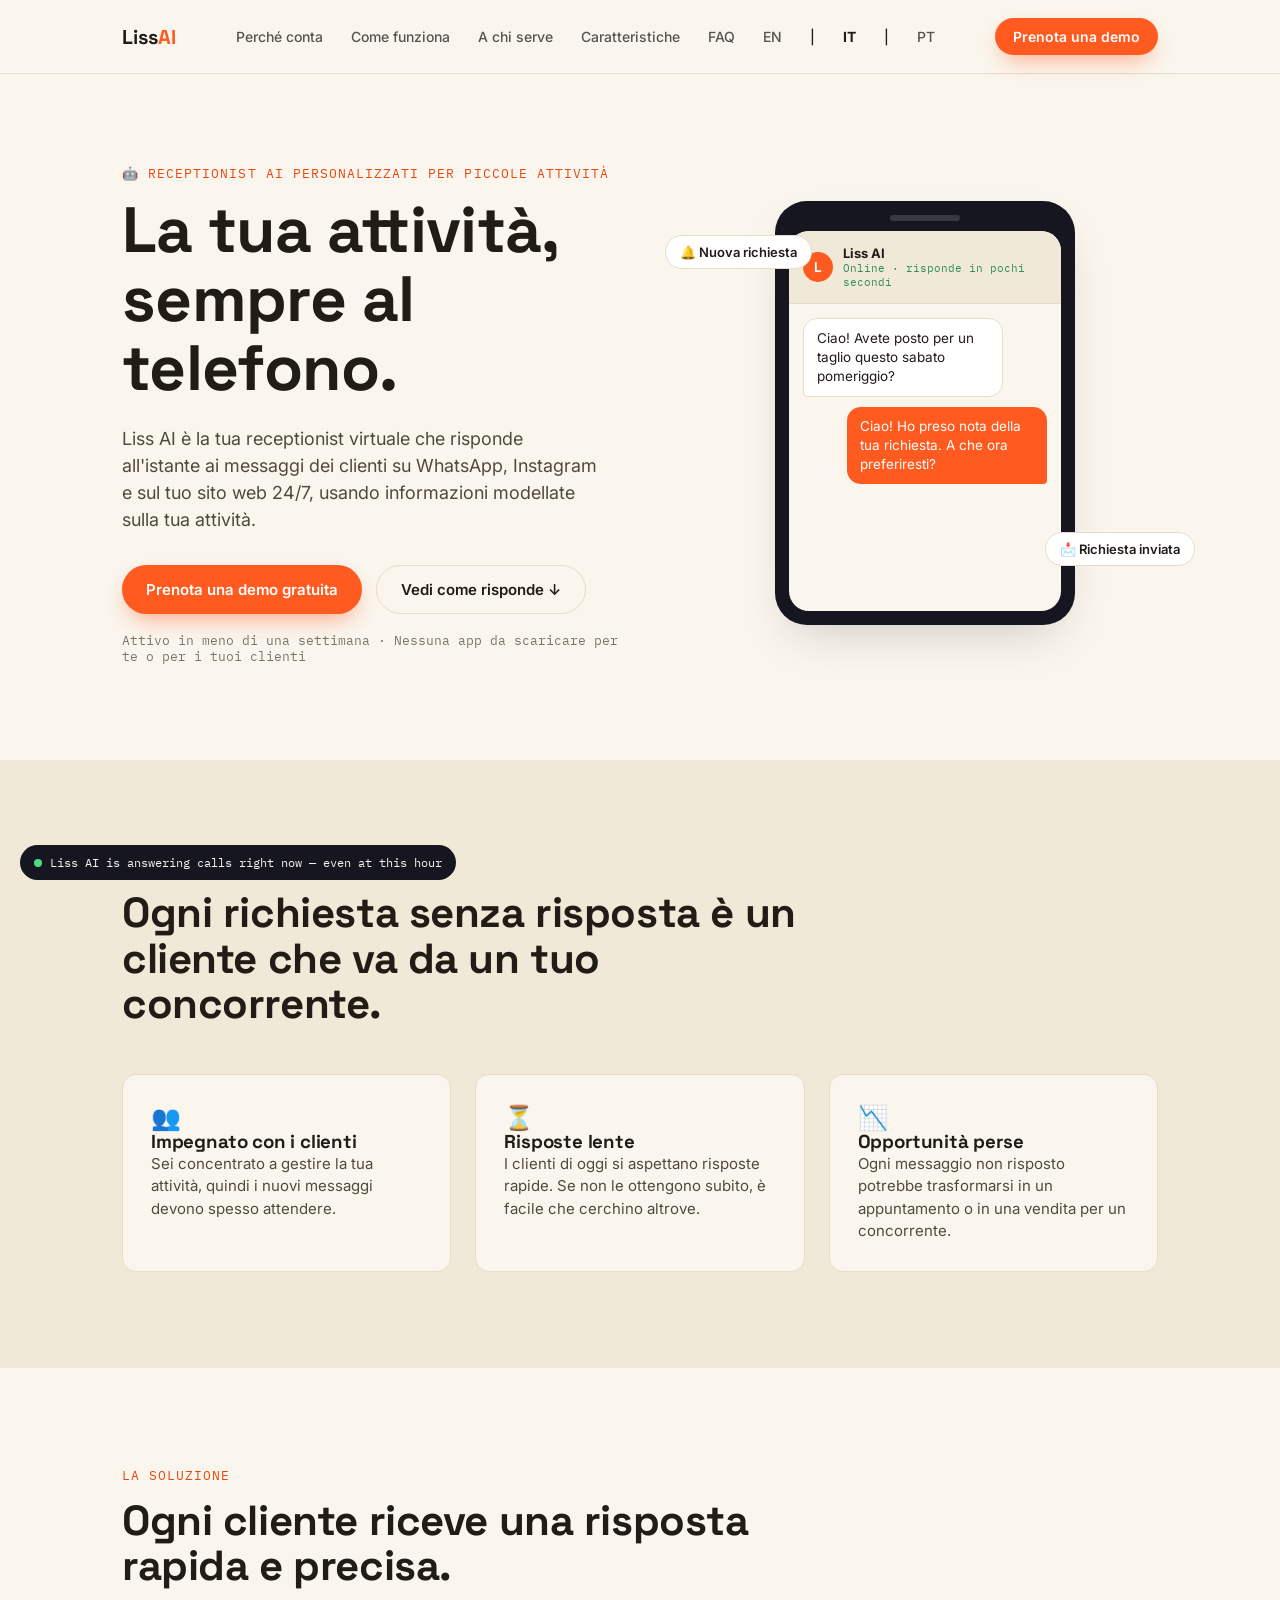
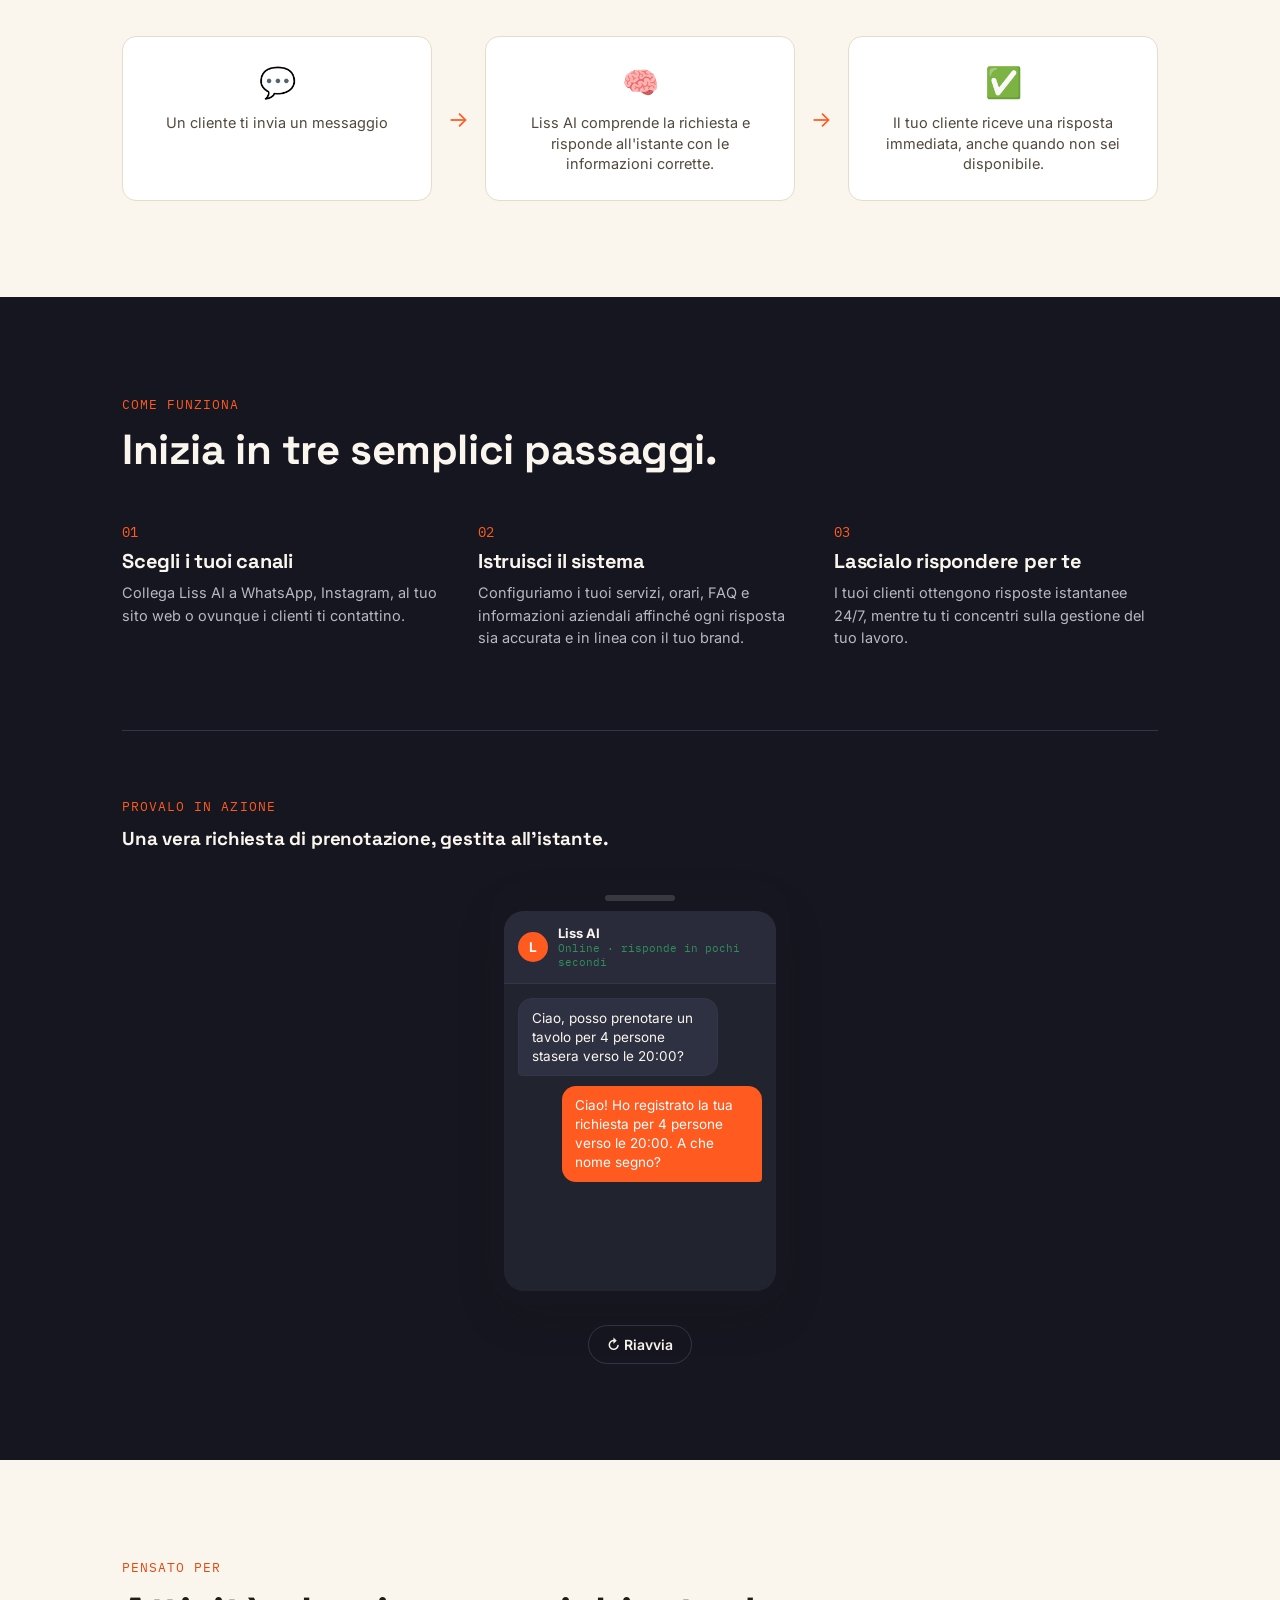
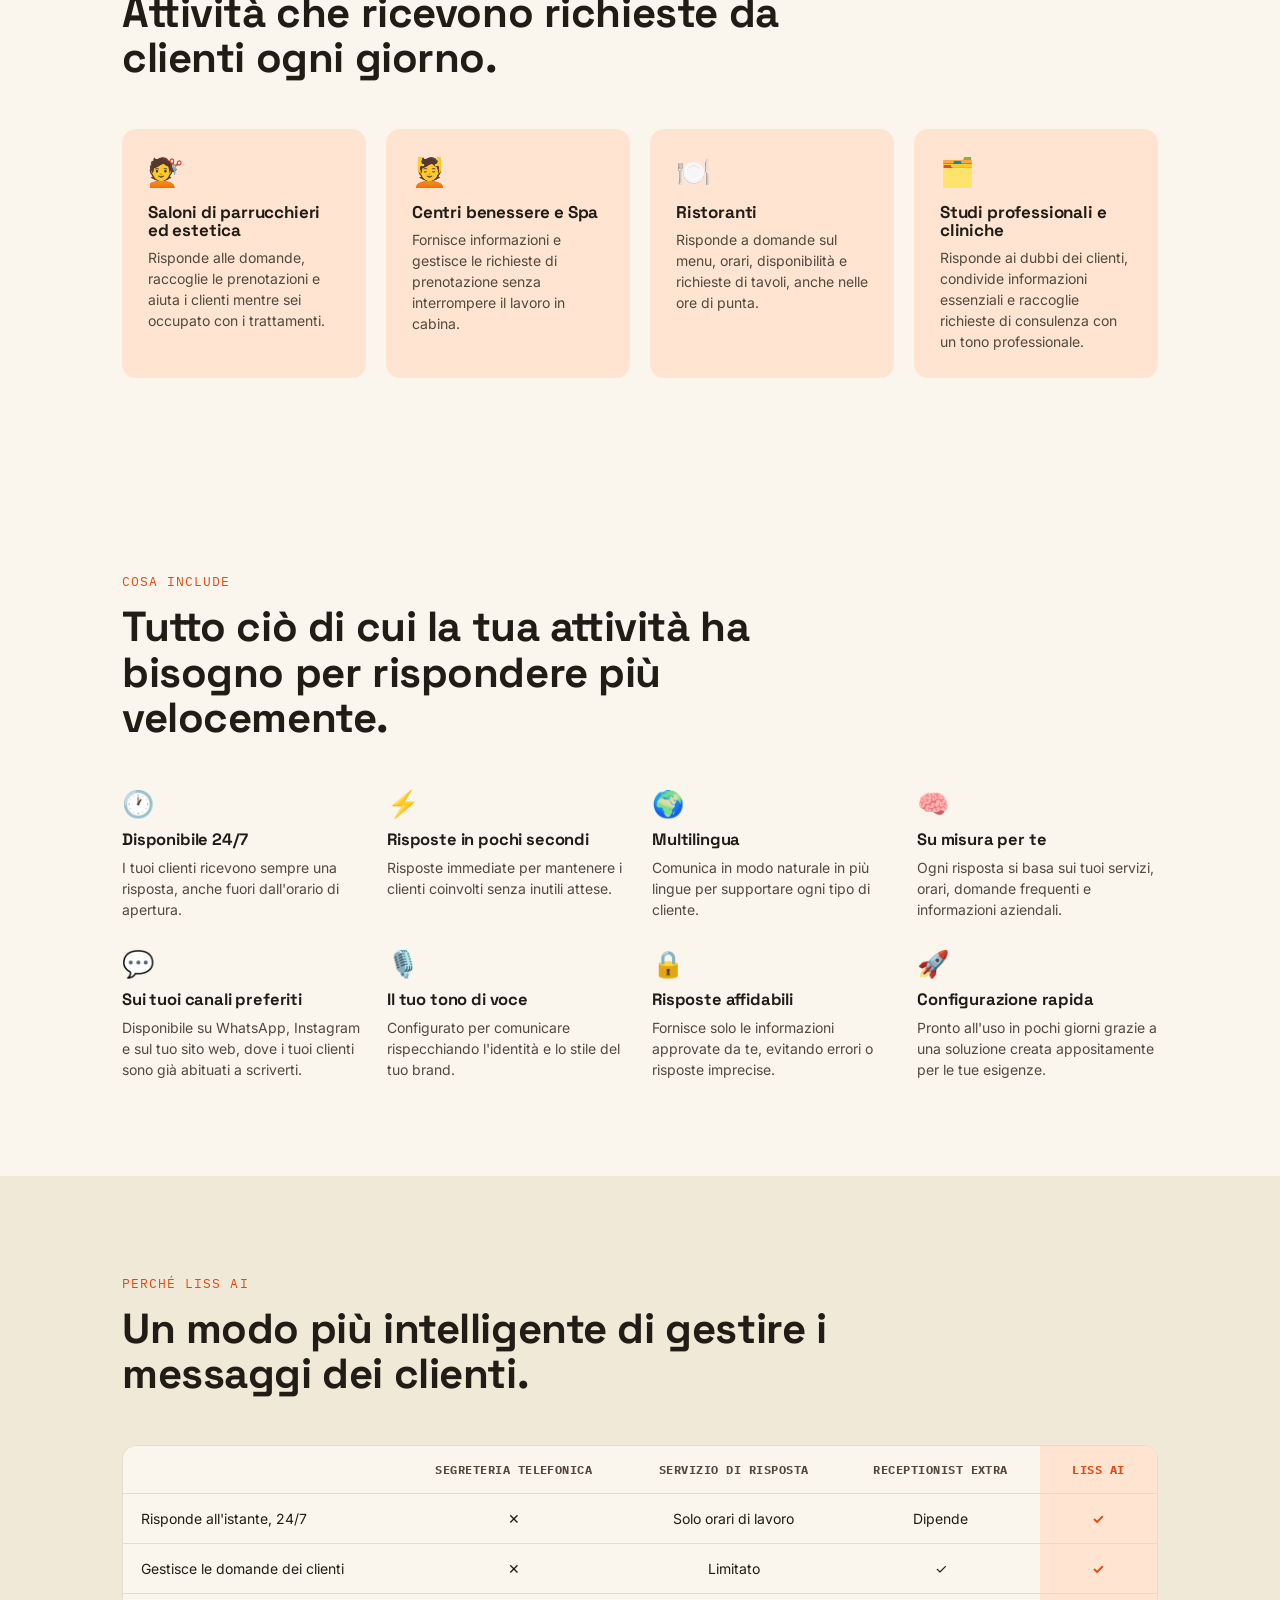
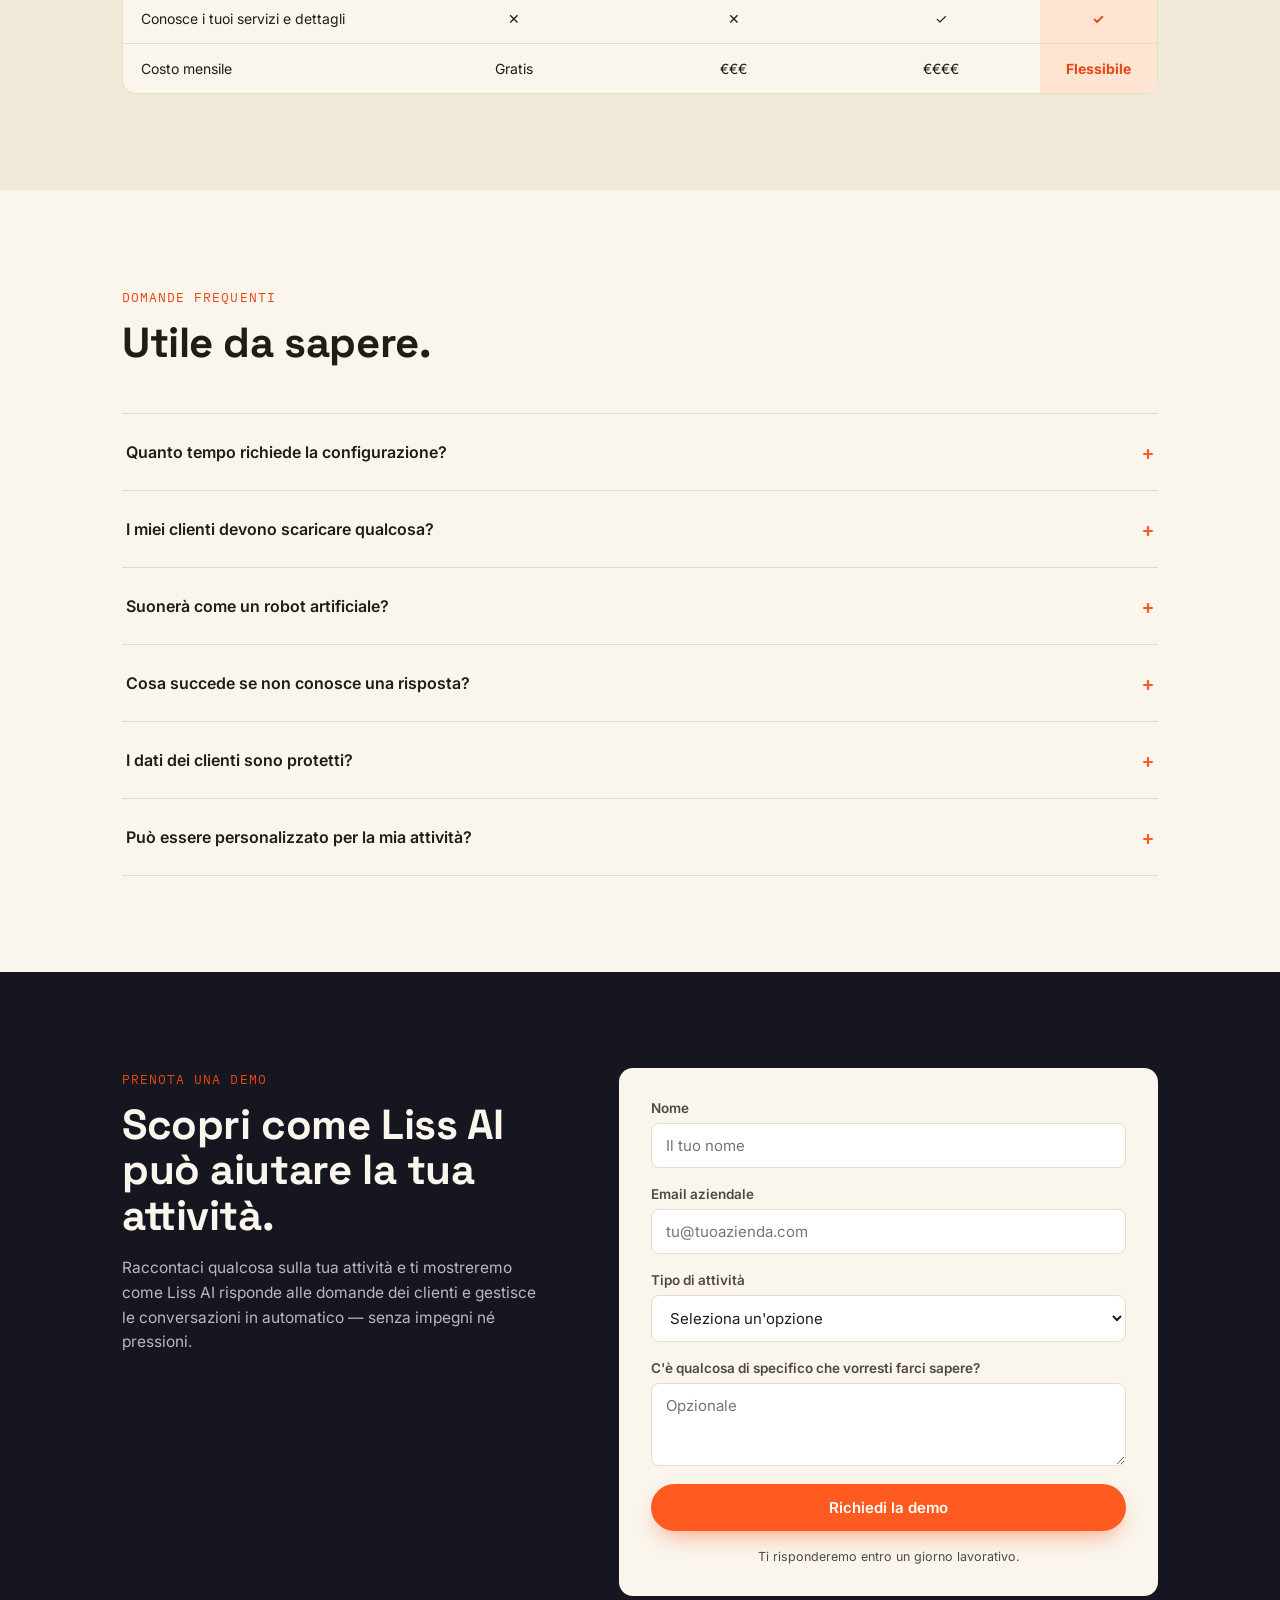
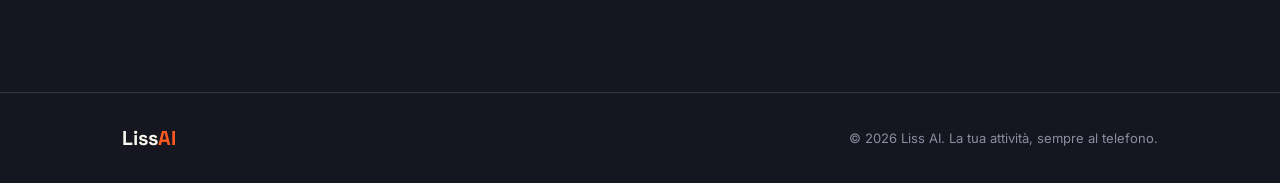
==== commit 78670e87: "Update script tag with versioning" ====
--- a/it/index.html
+++ b/it/index.html
@@ -463,6 +463,6 @@
   </div>
 </footer>
 
-<script src="../script.js"></script>
+<script src="../script.js?v=2"></script>
 </body>
 </html>
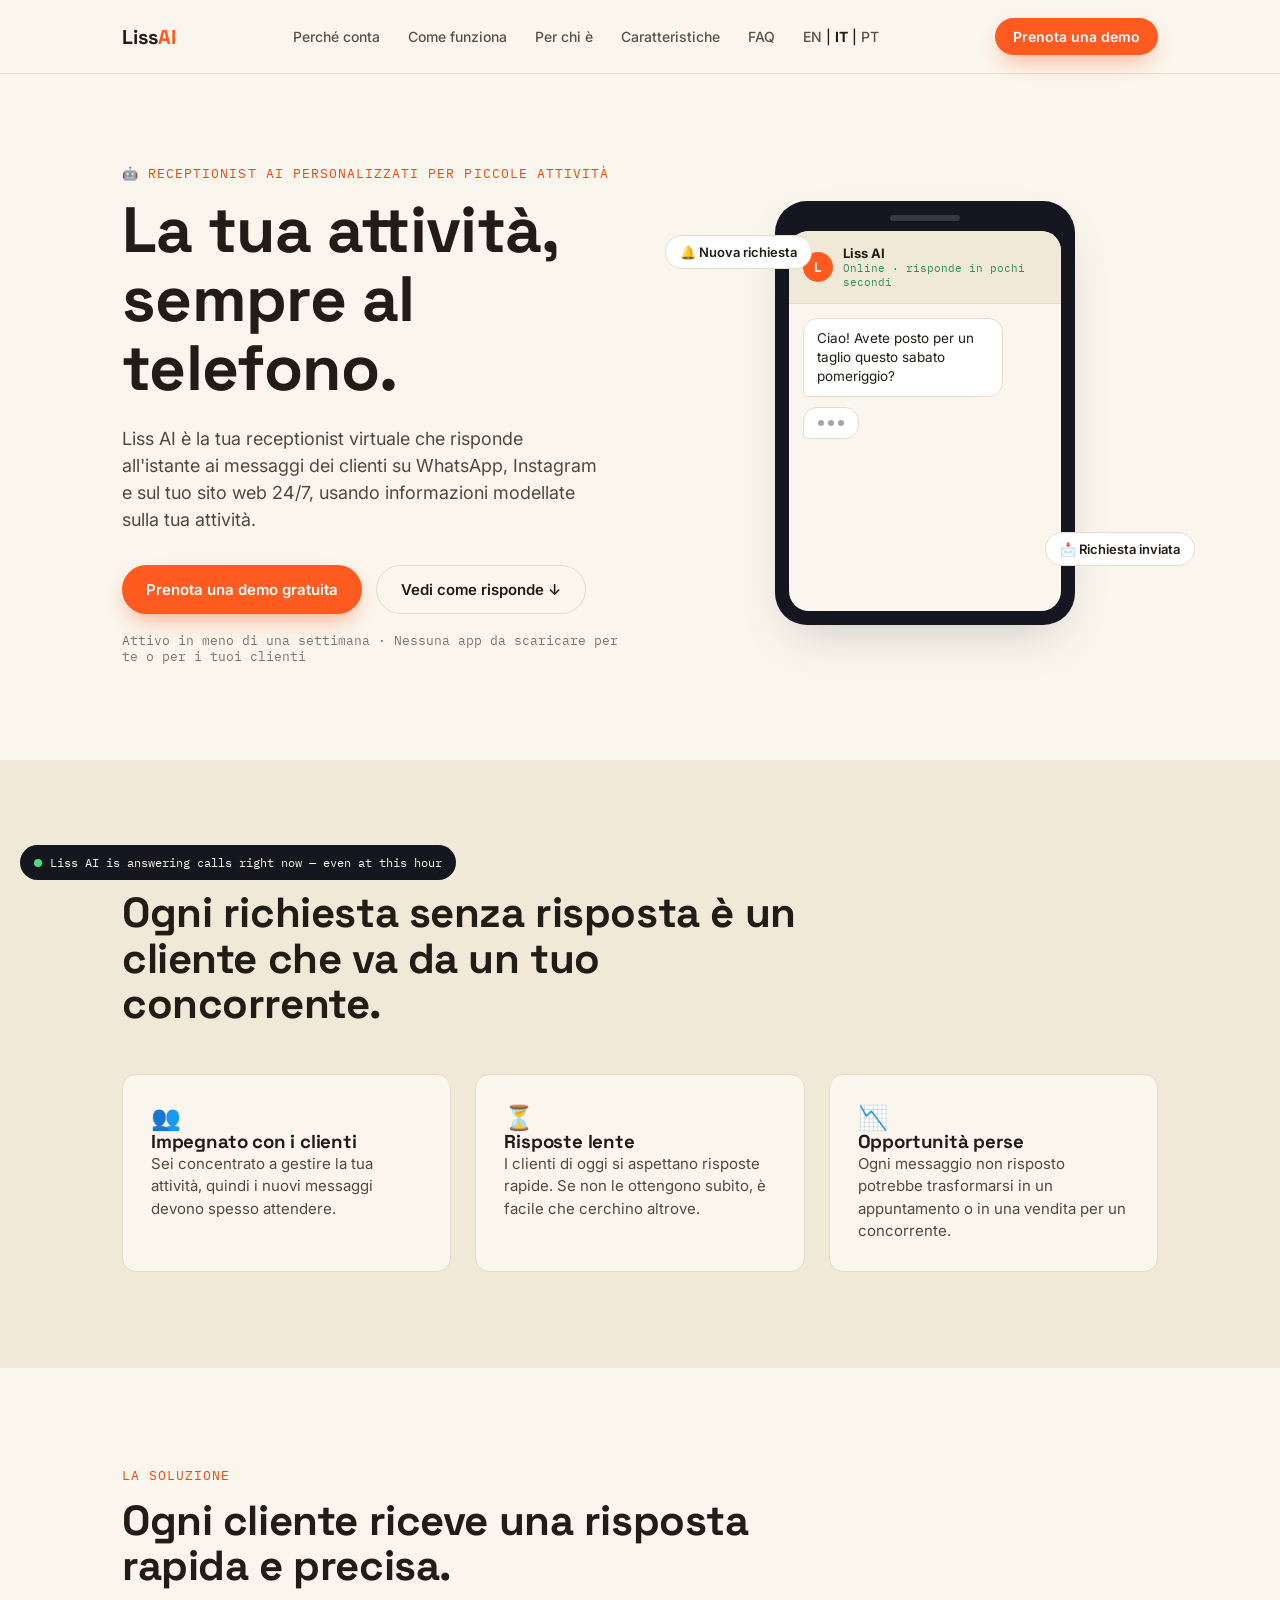
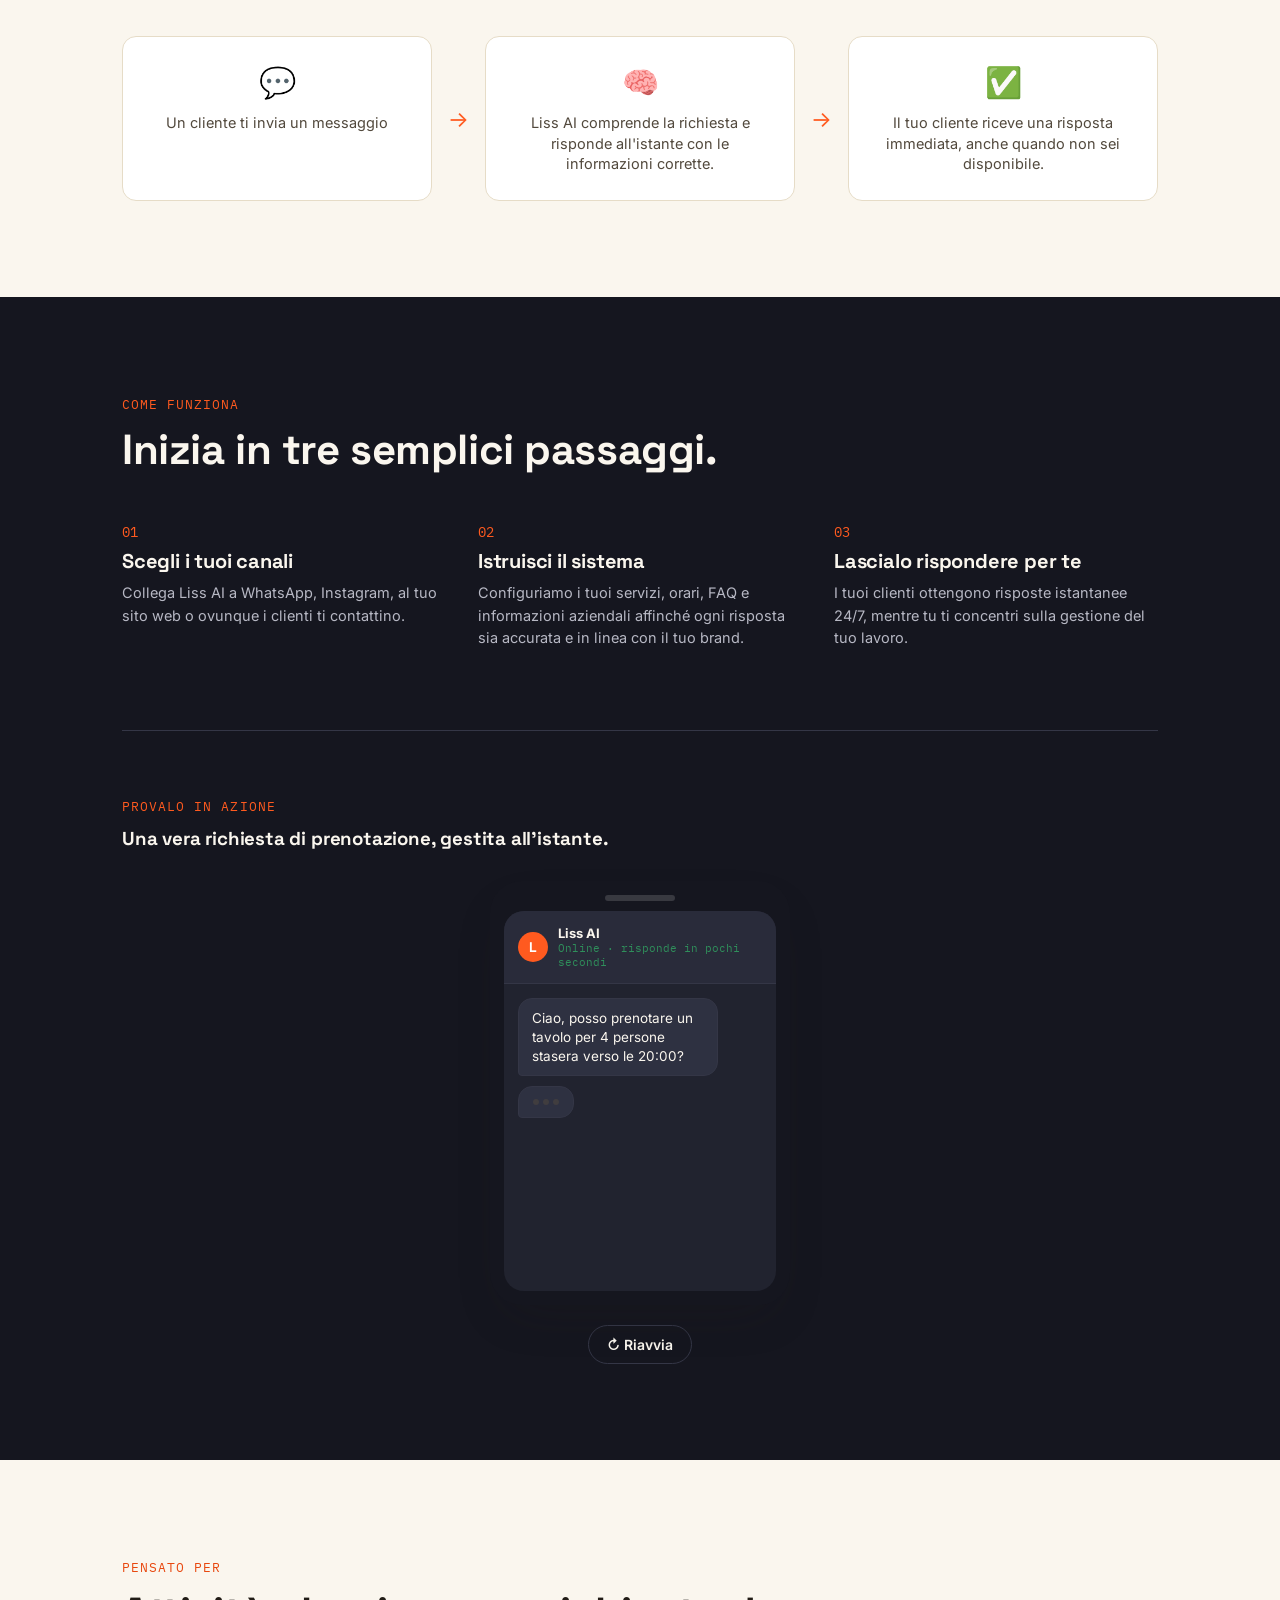
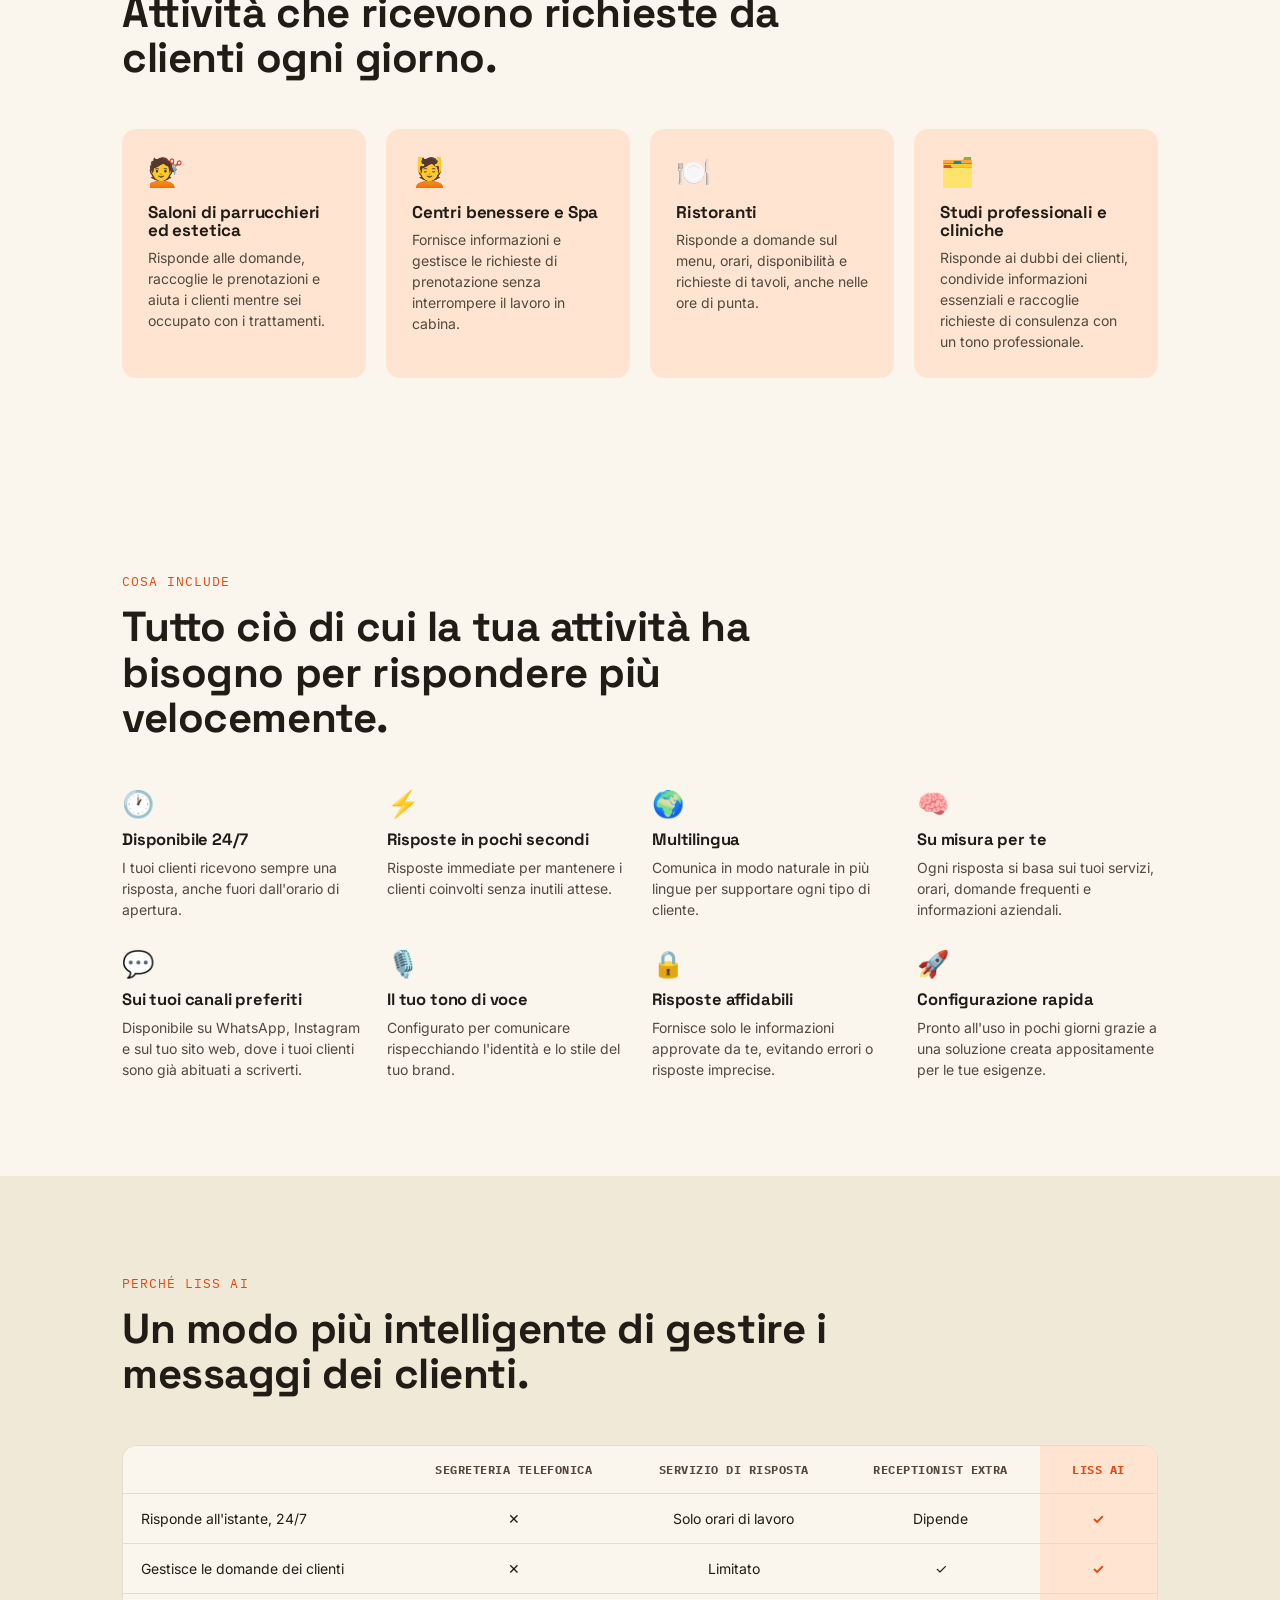
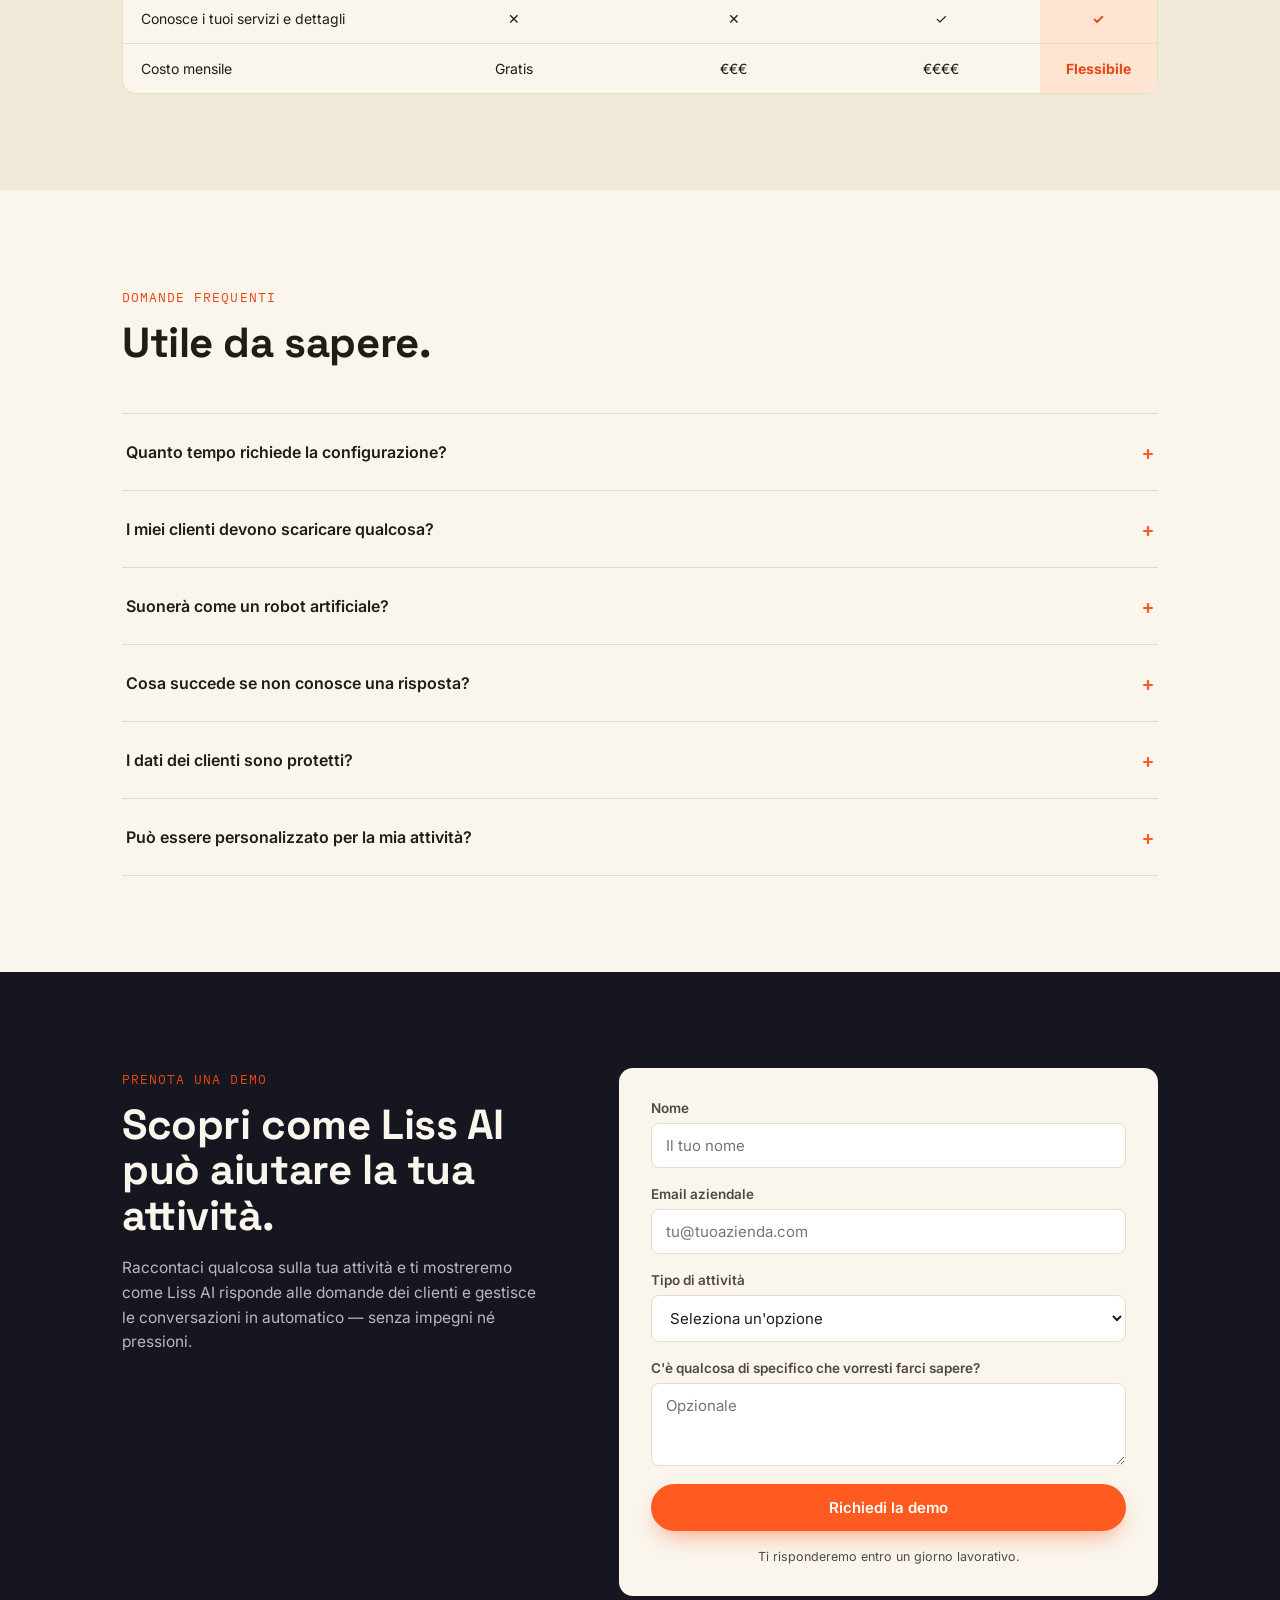
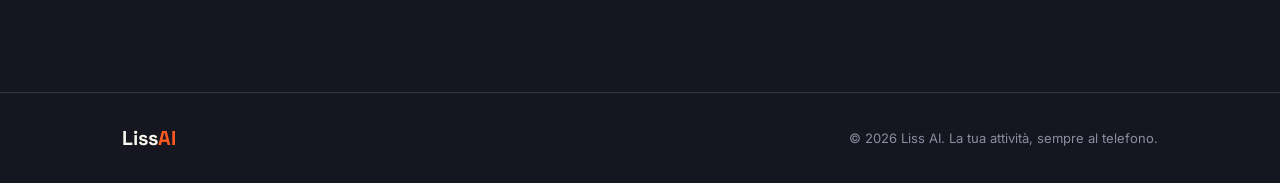
==== commit 90a95de0: "Update navigation links and language switcher" ====
--- a/it/index.html
+++ b/it/index.html
@@ -25,14 +25,16 @@
 <header class="nav">
   <div class="nav-inner">
     <a href="#top" class="logo">Liss<span>AI</span></a>
-    <nav class="nav-links">
-      <a href="#problem">Perché conta</a>
-      <a href="#how">Come funziona</a>
-      <a href="#audience">A chi serve</a>
-      <a href="#features">Caratteristiche</a>
-      <a href="#faq">FAQ</a>
-      <a href="../">EN</a> | <strong>IT</strong> | <a href="../pt/">PT</a>
-    </nav>
+   <nav class="nav-links">
+  <a href="#problem">Perché conta</a>
+  <a href="#how">Come funziona</a>
+  <a href="#audience">Per chi è</a>
+  <a href="#features">Caratteristiche</a>
+  <a href="#faq">FAQ</a>
+  <span class="lang-switch">
+    <a href="../">EN</a> | <strong>IT</strong> | <a href="../pt/">PT</a>
+  </span>
+</nav>
     <a href="#demo-form" class="btn btn-primary btn-small">Prenota una demo</a>
   </div>
 </header>
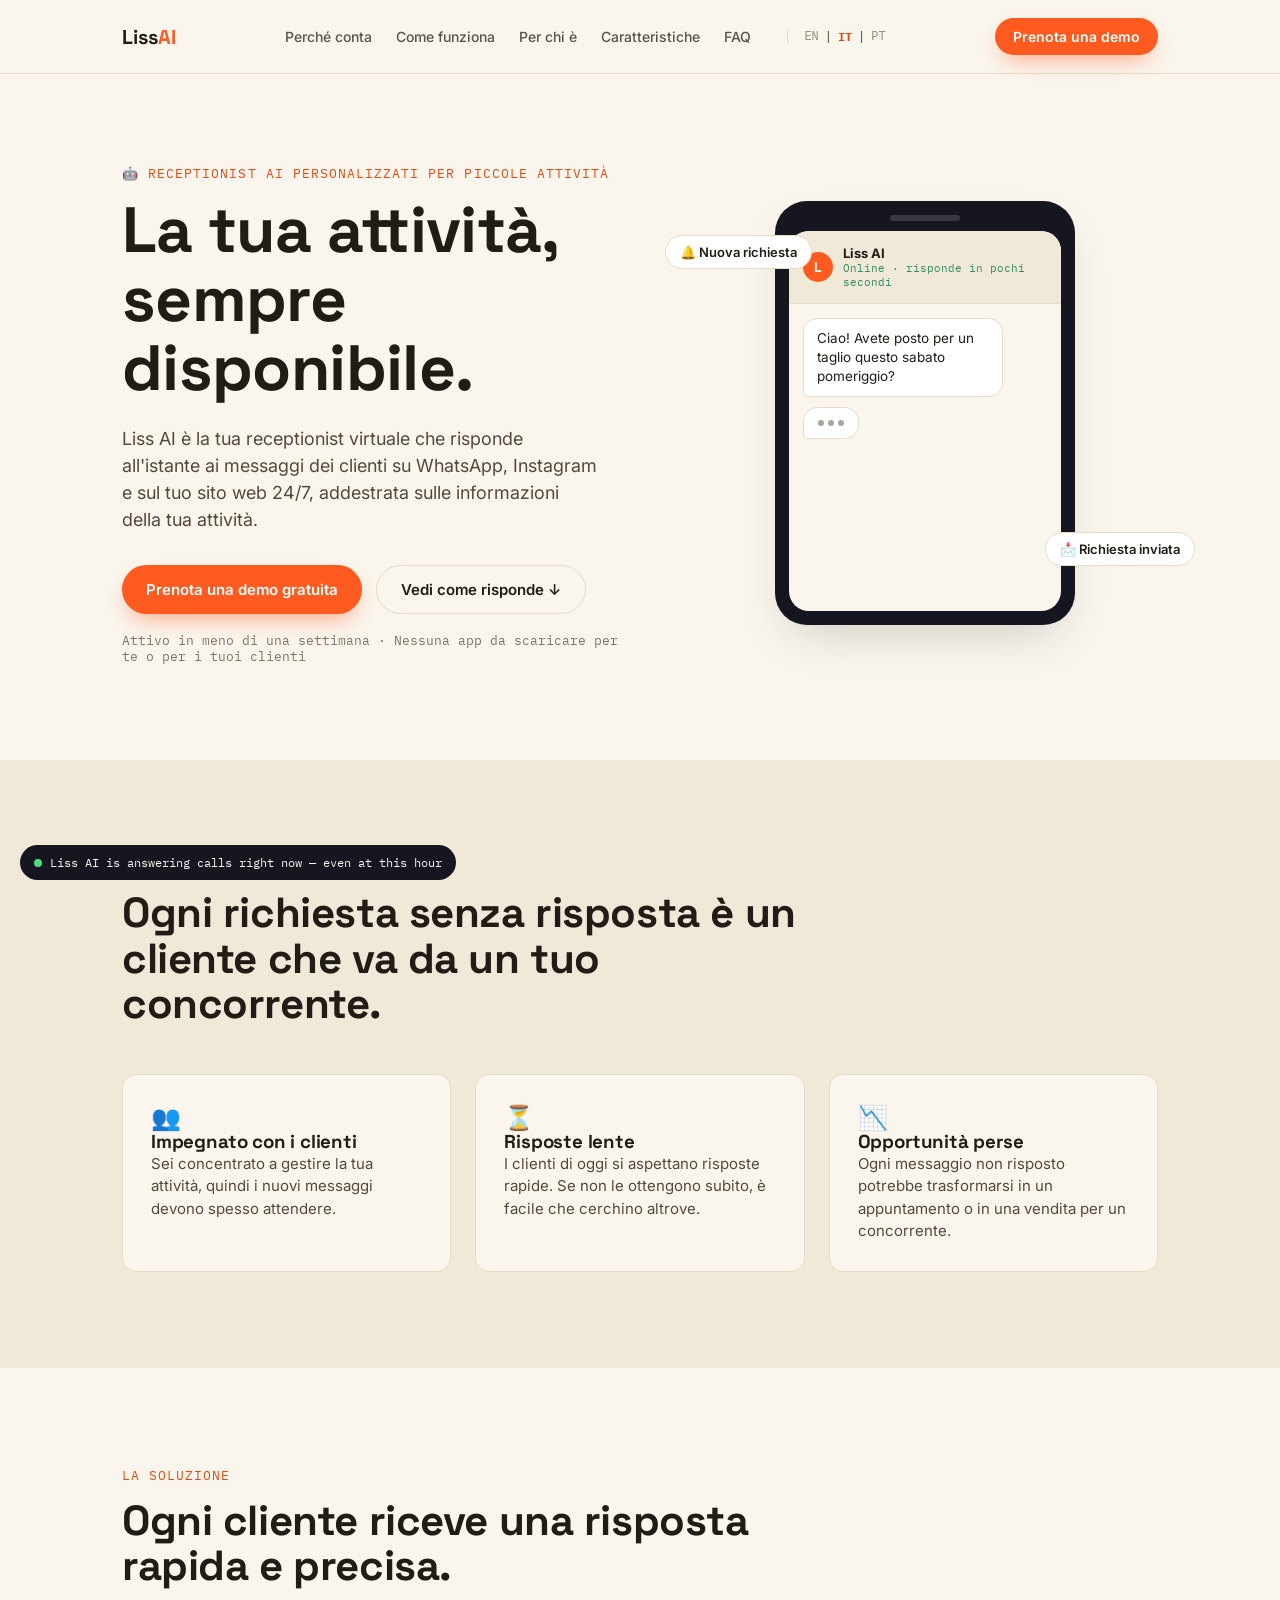
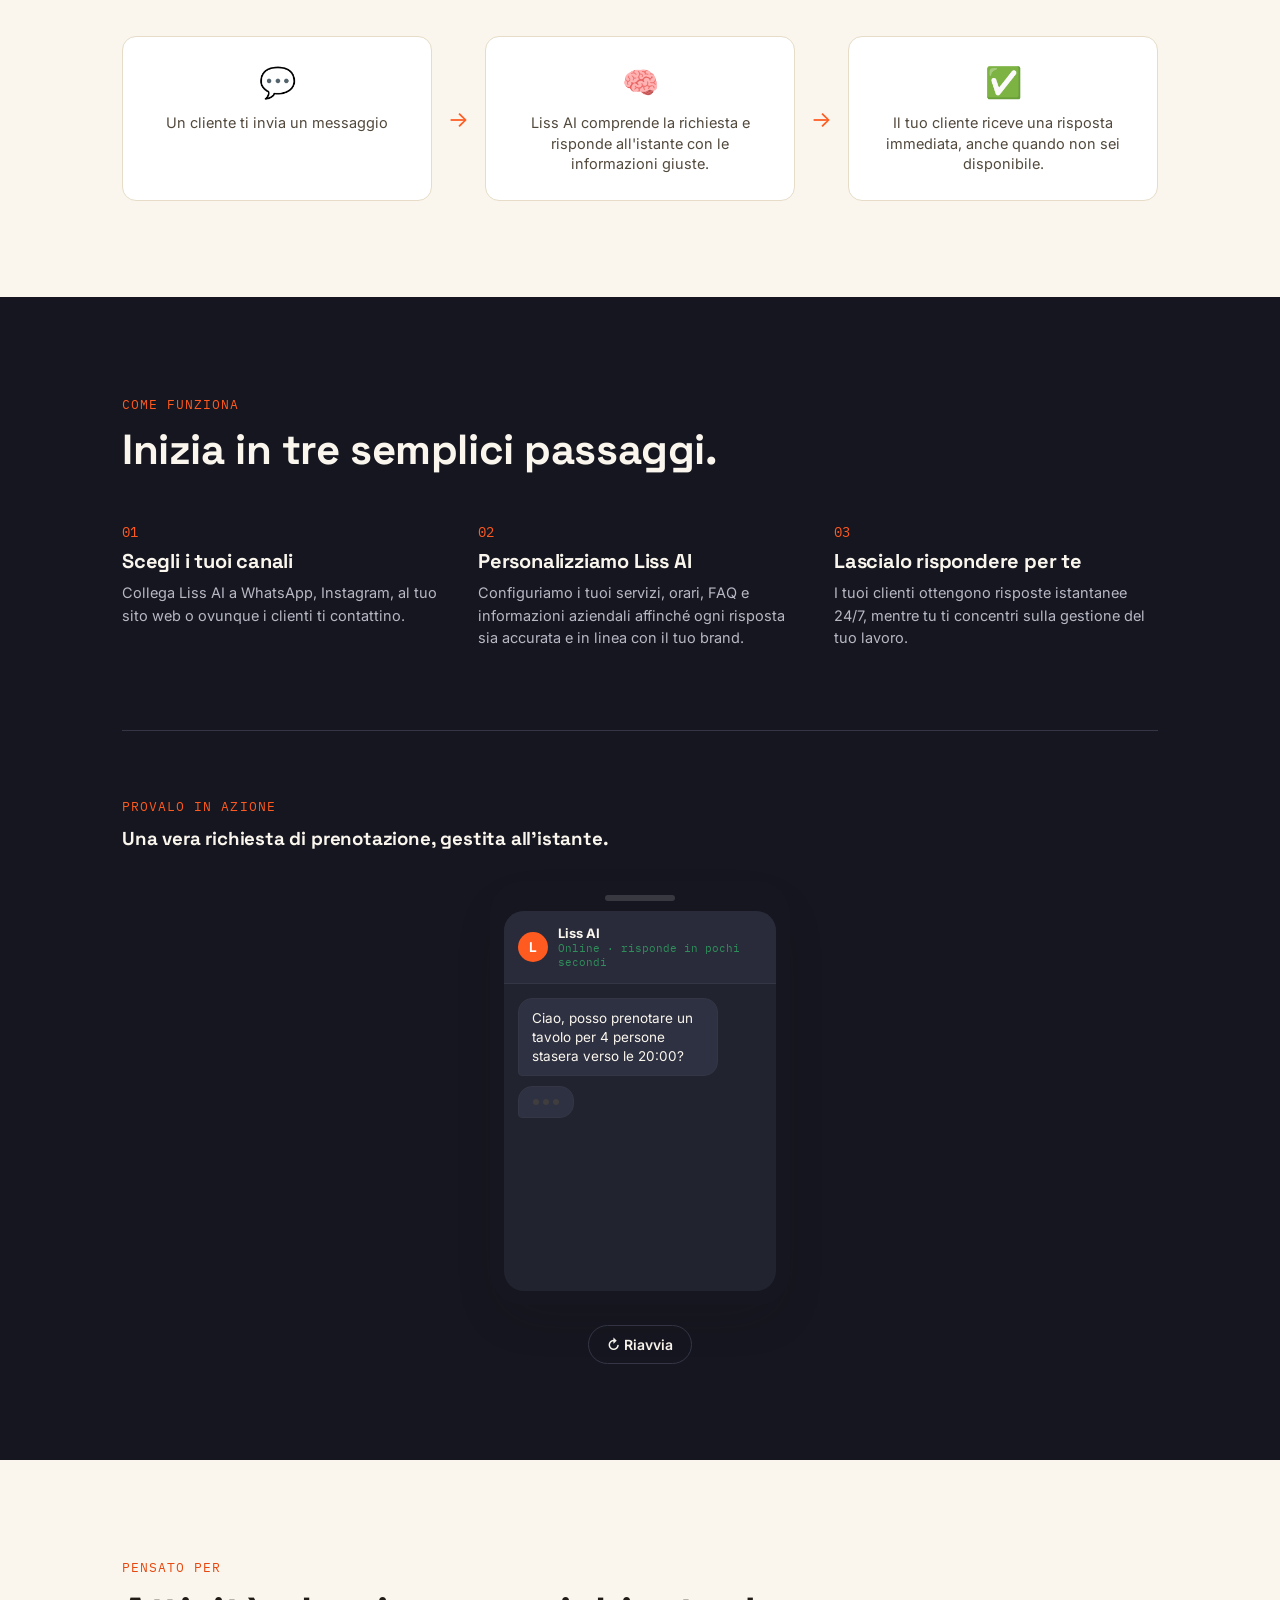
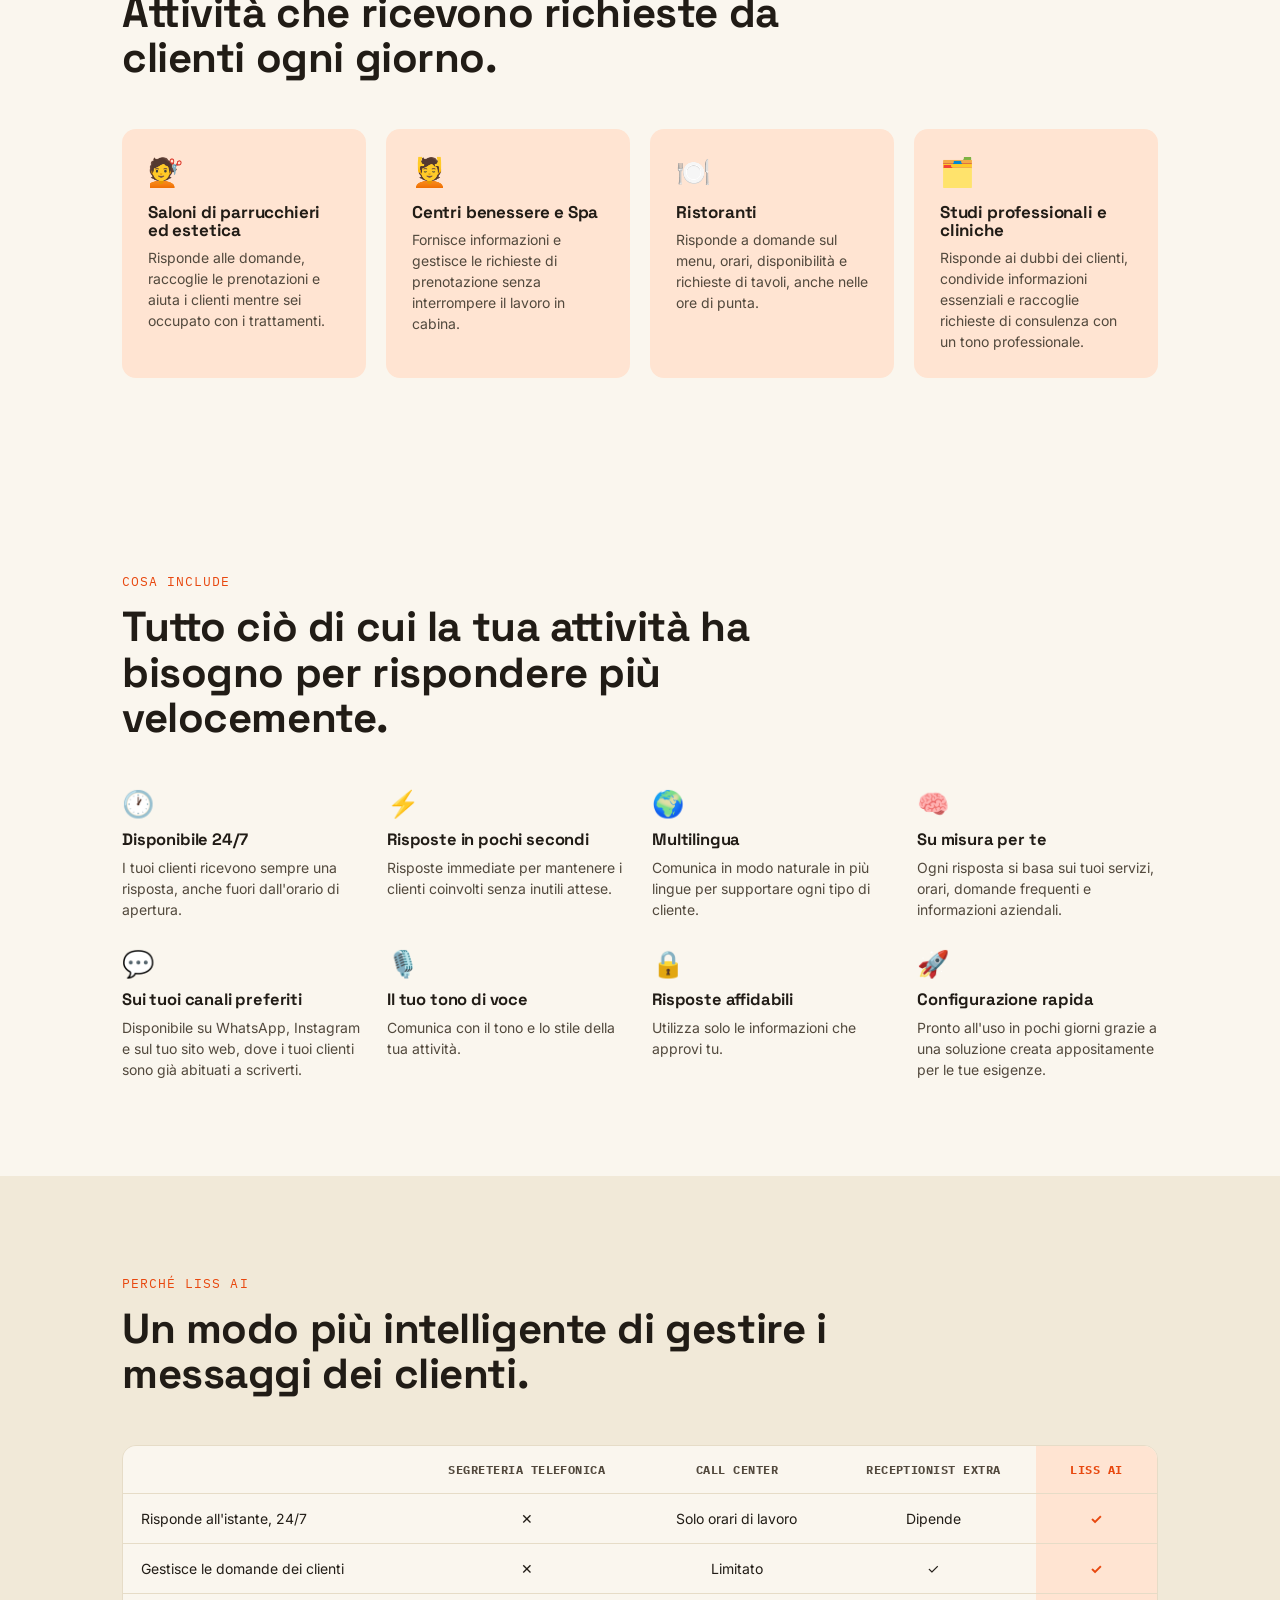
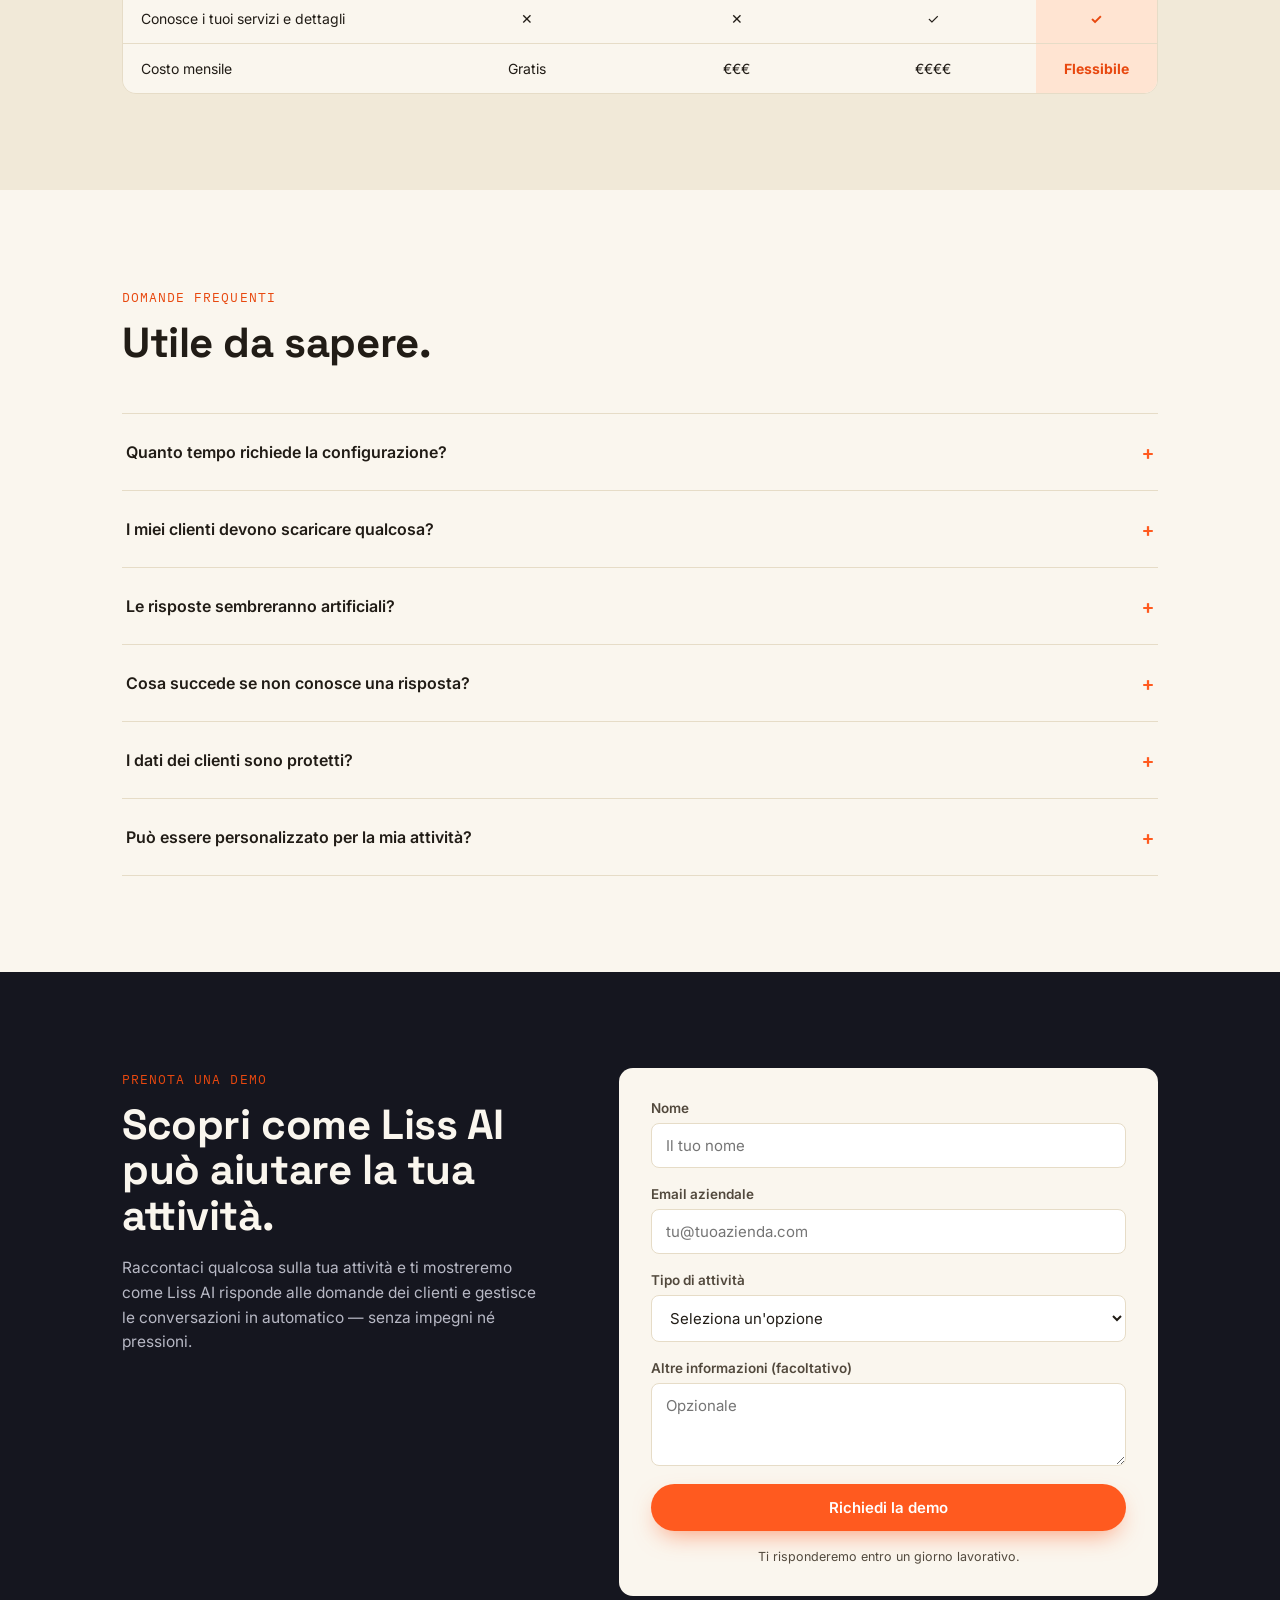
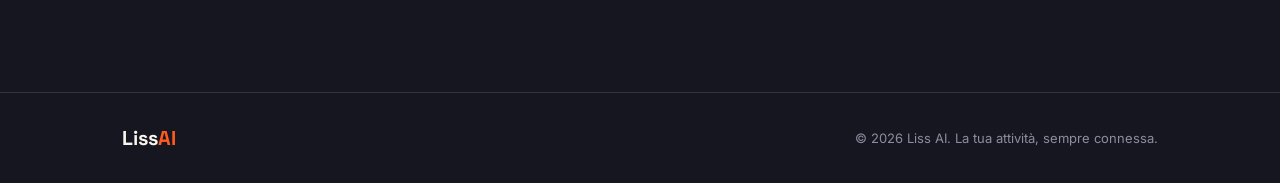
==== commit d4085c0a: "Revise text for improved clarity and tone Updated various text elements for clarity and consistency." ====
--- a/it/index.html
+++ b/it/index.html
@@ -46,8 +46,8 @@
     <div class="hero-inner">
       <div class="hero-copy">
         <p class="eyebrow">🤖 Receptionist AI personalizzati per piccole attività</p>
-        <h1>La tua attività,<br>sempre al telefono.</h1>
-        <p class="hero-sub">Liss AI è la tua receptionist virtuale che risponde all'istante ai messaggi dei clienti su WhatsApp, Instagram e sul tuo sito web 24/7, usando informazioni modellate sulla tua attività.</p>
+        <h1>La tua attività,<br>sempre disponibile.</h1>
+        <p class="hero-sub">Liss AI è la tua receptionist virtuale che risponde all'istante ai messaggi dei clienti su WhatsApp, Instagram e sul tuo sito web 24/7, addestrata sulle informazioni della tua attività.</p>
         <div class="hero-actions">
           <a href="#demo-form" class="btn btn-primary">Prenota una demo gratuita</a>
           <a href="#demo" class="btn btn-ghost">Vedi come risponde ↓</a>
@@ -126,7 +126,7 @@
 
       <div class="flow-step">
         <div class="flow-icon">🧠</div>
-        <p>Liss AI comprende la richiesta e risponde all'istante con le informazioni corrette.</p>
+        <p>Liss AI comprende la richiesta e risponde all'istante con le informazioni giuste.</p>
       </div>
 
       <div class="flow-arrow">→</div>
@@ -155,7 +155,7 @@
 
       <div class="how-step">
         <span class="how-num">02</span>
-        <h3>Istruisci il sistema</h3>
+        <h3>Personalizziamo Liss AI</h3>
         <p>Configuriamo i tuoi servizi, orari, FAQ e informazioni aziendali affinché ogni risposta sia accurata e in linea con il tuo brand.</p>
       </div>
 
@@ -261,13 +261,13 @@
       <div class="feature">
         <span class="feature-icon">🎙️</span>
         <h3>Il tuo tono di voce</h3>
-        <p>Configurato per comunicare rispecchiando l'identità e lo stile del tuo brand.</p>
+        <p>Comunica con il tono e lo stile della tua attività.</p>
       </div>
 
       <div class="feature">
         <span class="feature-icon">🔒</span>
         <h3>Risposte affidabili</h3>
-        <p>Fornisce solo le informazioni approvate da te, evitando errori o risposte imprecise.</p>
+        <p>Utilizza solo le informazioni che approvi tu.</p>
       </div>
 
       <div class="feature">
@@ -292,7 +292,7 @@
           <tr>
             <th></th>
             <th>Segreteria telefonica</th>
-            <th>Servizio di risposta</th>
+            <th>Call center</th>
             <th>Receptionist extra</th>
             <th class="highlight">Liss AI</th>
           </tr>
@@ -362,7 +362,7 @@
 
       <div class="acc-item">
         <button class="acc-trigger">
-          <span>Suonerà come un robot artificiale?</span>
+          <span>Le risposte sembreranno artificiali?</span>
           <span class="acc-icon">+</span>
         </button>
         <div class="acc-panel">
@@ -440,7 +440,7 @@
       </label>
 
       <label>
-        C'è qualcosa di specifico che vorresti farci sapere?
+        Altre informazioni (facoltativo)
         <textarea name="message" rows="3" placeholder="Opzionale"></textarea>
       </label>
 
@@ -461,7 +461,7 @@
 <footer class="footer">
   <div class="section-inner footer-inner">
     <a href="#top" class="logo">Liss<span>AI</span></a>
-    <p>© <span id="year"></span> Liss AI. La tua attività, sempre al telefono.</p>
+    <p>© <span id="year"></span> Liss AI. La tua attività, sempre connessa.</p>
   </div>
 </footer>
 
--- a/style.css
+++ b/style.css
@@ -124,7 +124,7 @@
 }
 
 /* ============================================
-   Nav
+   Nav & Language Switcher
    ============================================ */
 .nav {
   position: sticky;
@@ -141,7 +141,7 @@
   display: flex;
   align-items: center;
   justify-content: space-between;
-  gap: 24px;
+  gap: 16px;
 }
 .logo {
   font-family: var(--font-display);
@@ -150,16 +150,58 @@
   color: var(--ink);
 }
 .logo span { color: var(--orange); }
+
 .nav-links {
   display: flex;
-  gap: 28px;
+  align-items: center;
+  gap: 24px;
   font-size: 14px;
   font-weight: 500;
 }
 .nav-links a { opacity: 0.75; transition: opacity 0.15s; }
 .nav-links a:hover { opacity: 1; }
+
+/* Language Selector */
+.lang-switch {
+  display: flex;
+  align-items: center;
+  gap: 6px;
+  font-size: 12px;
+  font-family: var(--font-mono);
+  color: var(--ink-soft);
+}
+.lang-switch a {
+  opacity: 0.6;
+}
+.lang-switch a:hover {
+  opacity: 1;
+  color: var(--orange-deep);
+}
+.lang-switch strong {
+  color: var(--orange-deep);
+  font-weight: 700;
+}
+
+/* Desktop Rule (left line) */
+@media (min-width: 821px) {
+  .lang-switch {
+    margin-left: 12px;
+    padding-left: 16px;
+    border-left: 1px solid var(--line);
+  }
+}
+
+/* Mobile Rule: hide nav-bar, keep visible language selector only */
 @media (max-width: 820px) {
-  .nav-links { display: none; }
+  .nav-inner {
+    padding: 14px 20px;
+  }
+  .nav-links a {
+    display: none;
+  }
+   .lang-switch a {
+    display: inline;
+  }
 }
 
 /* ============================================
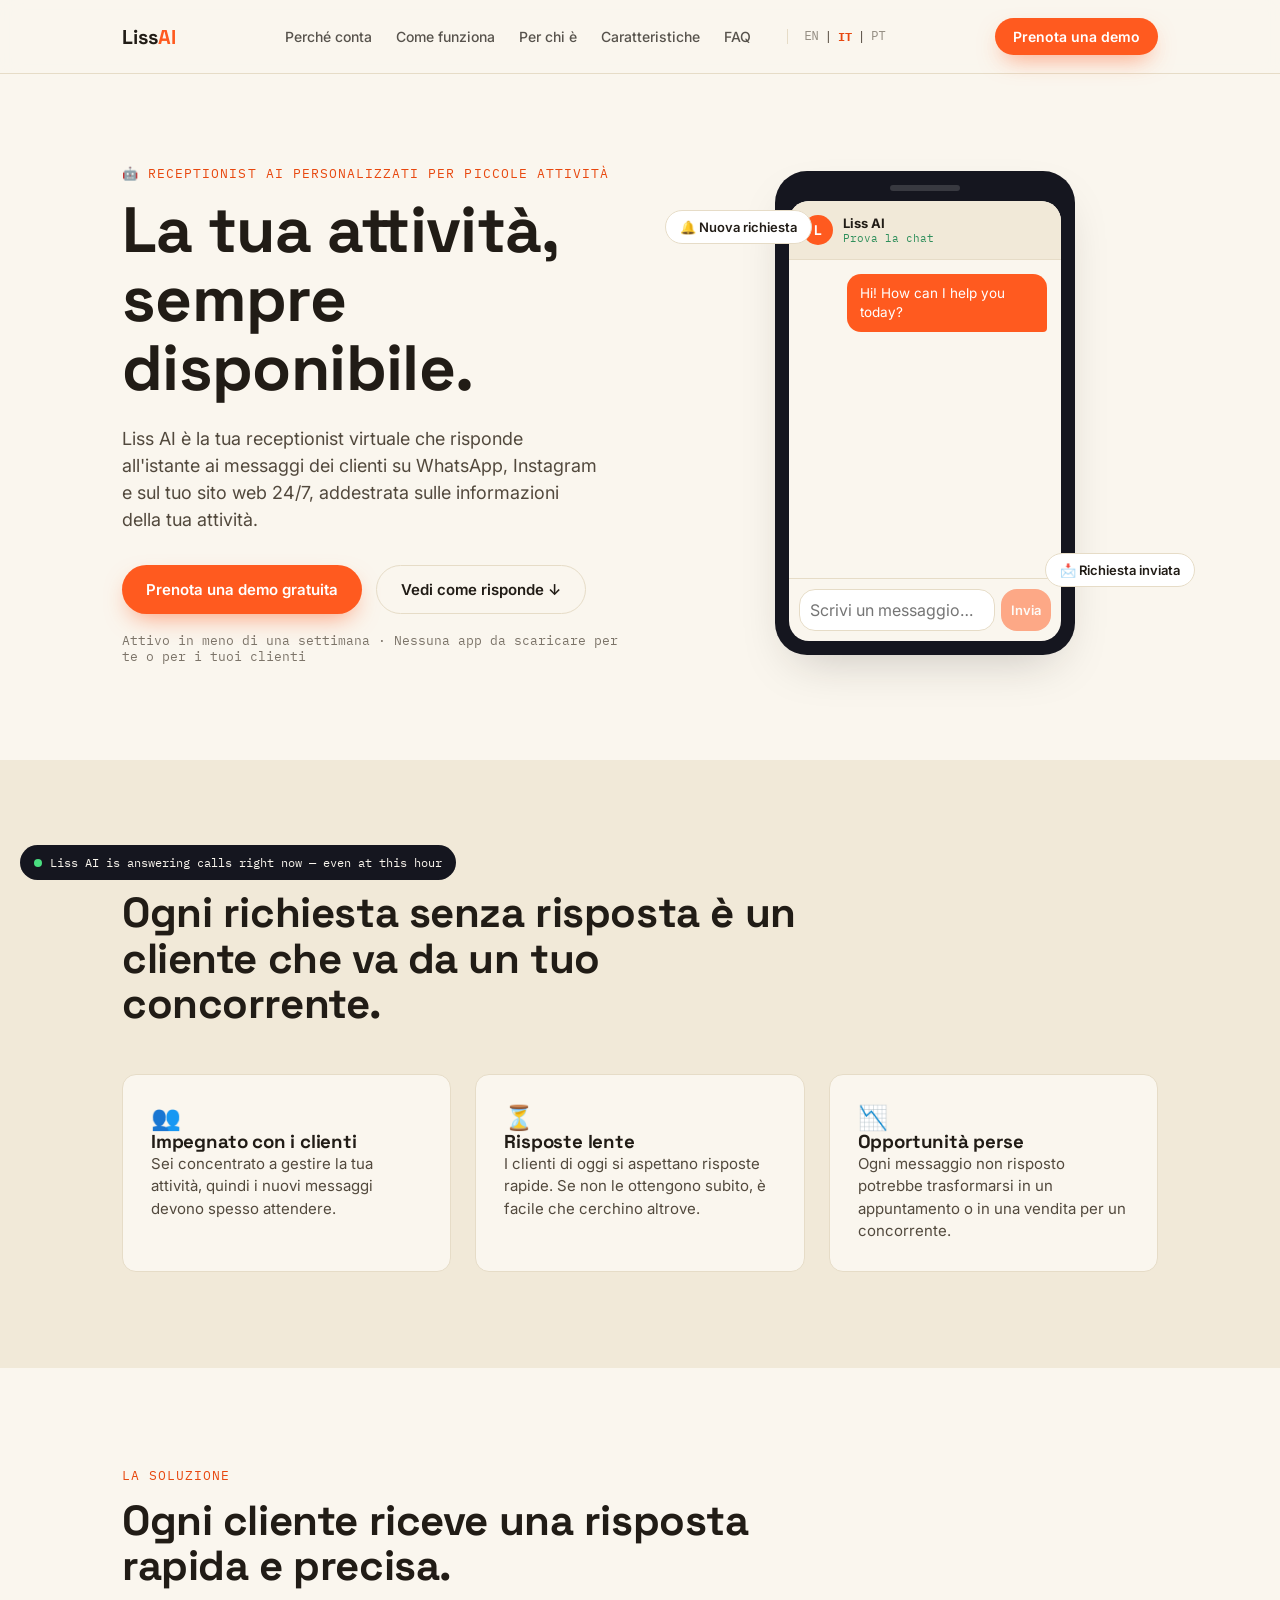
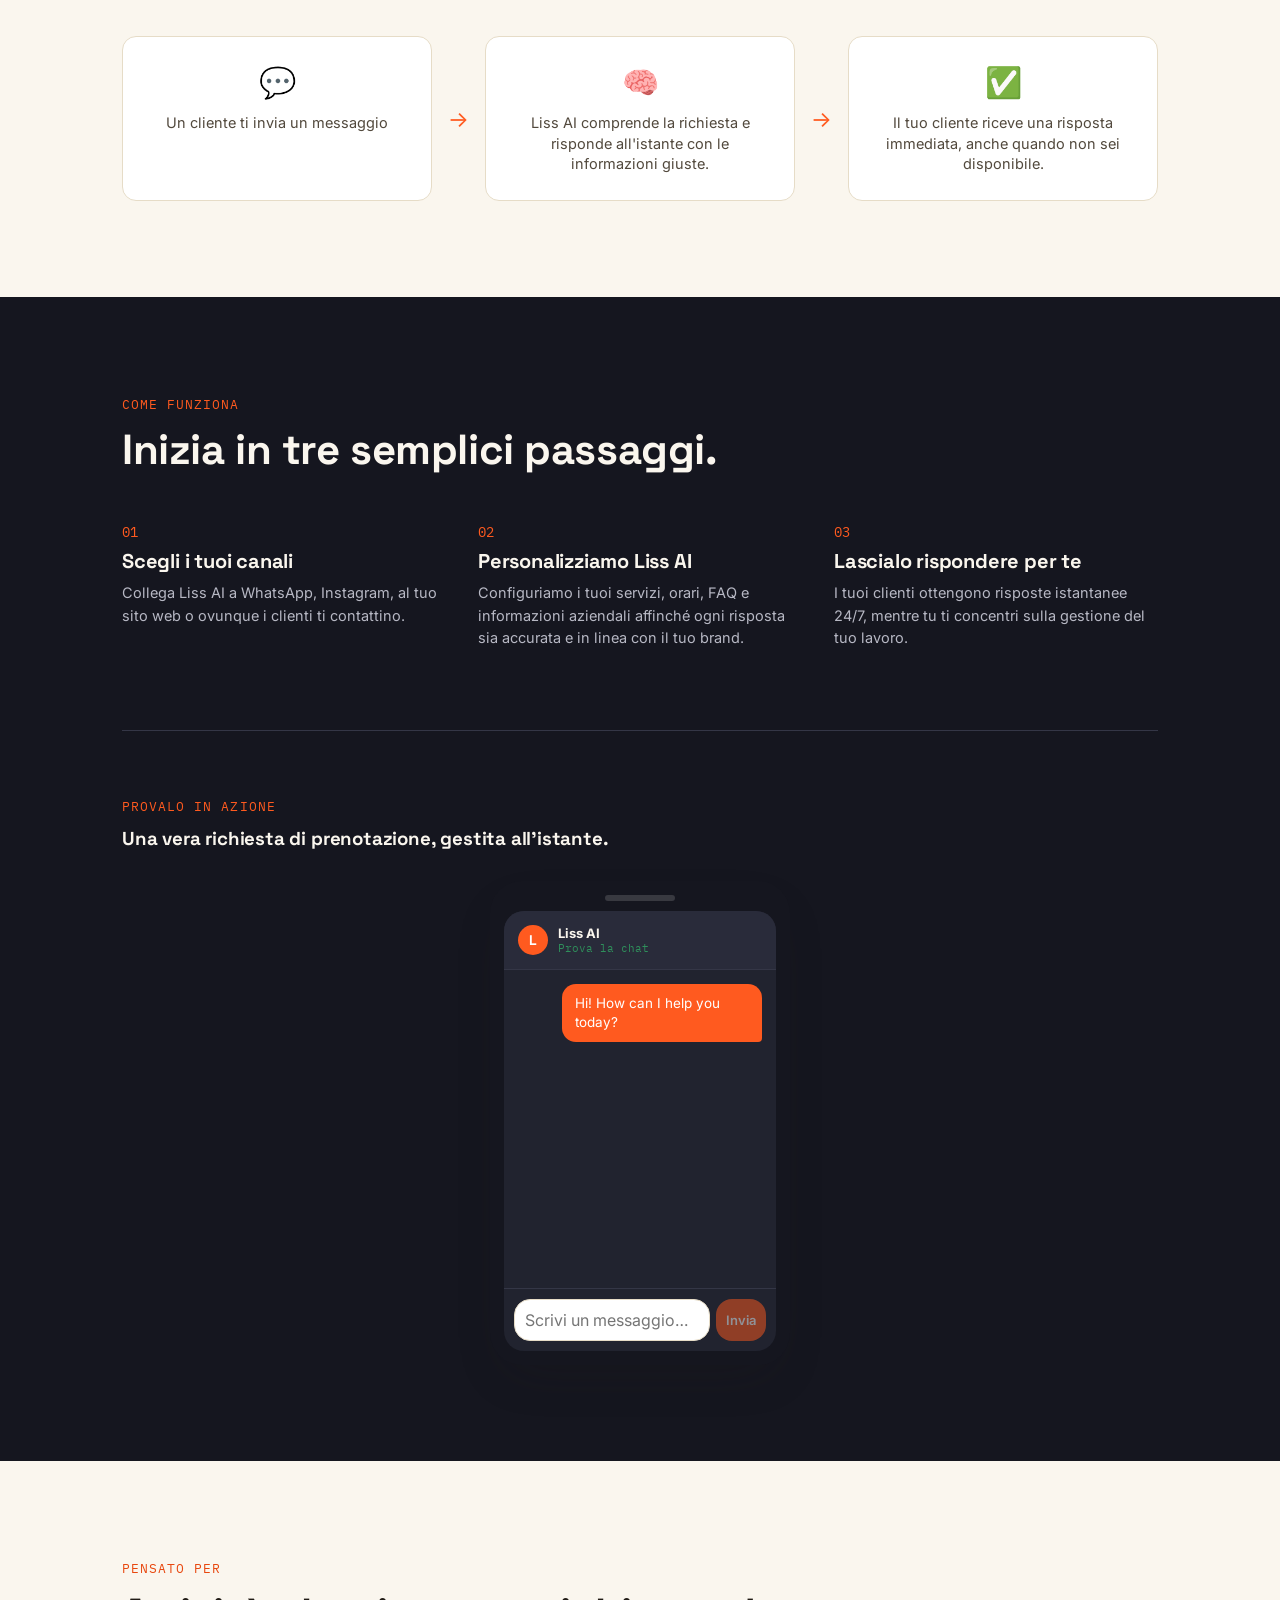
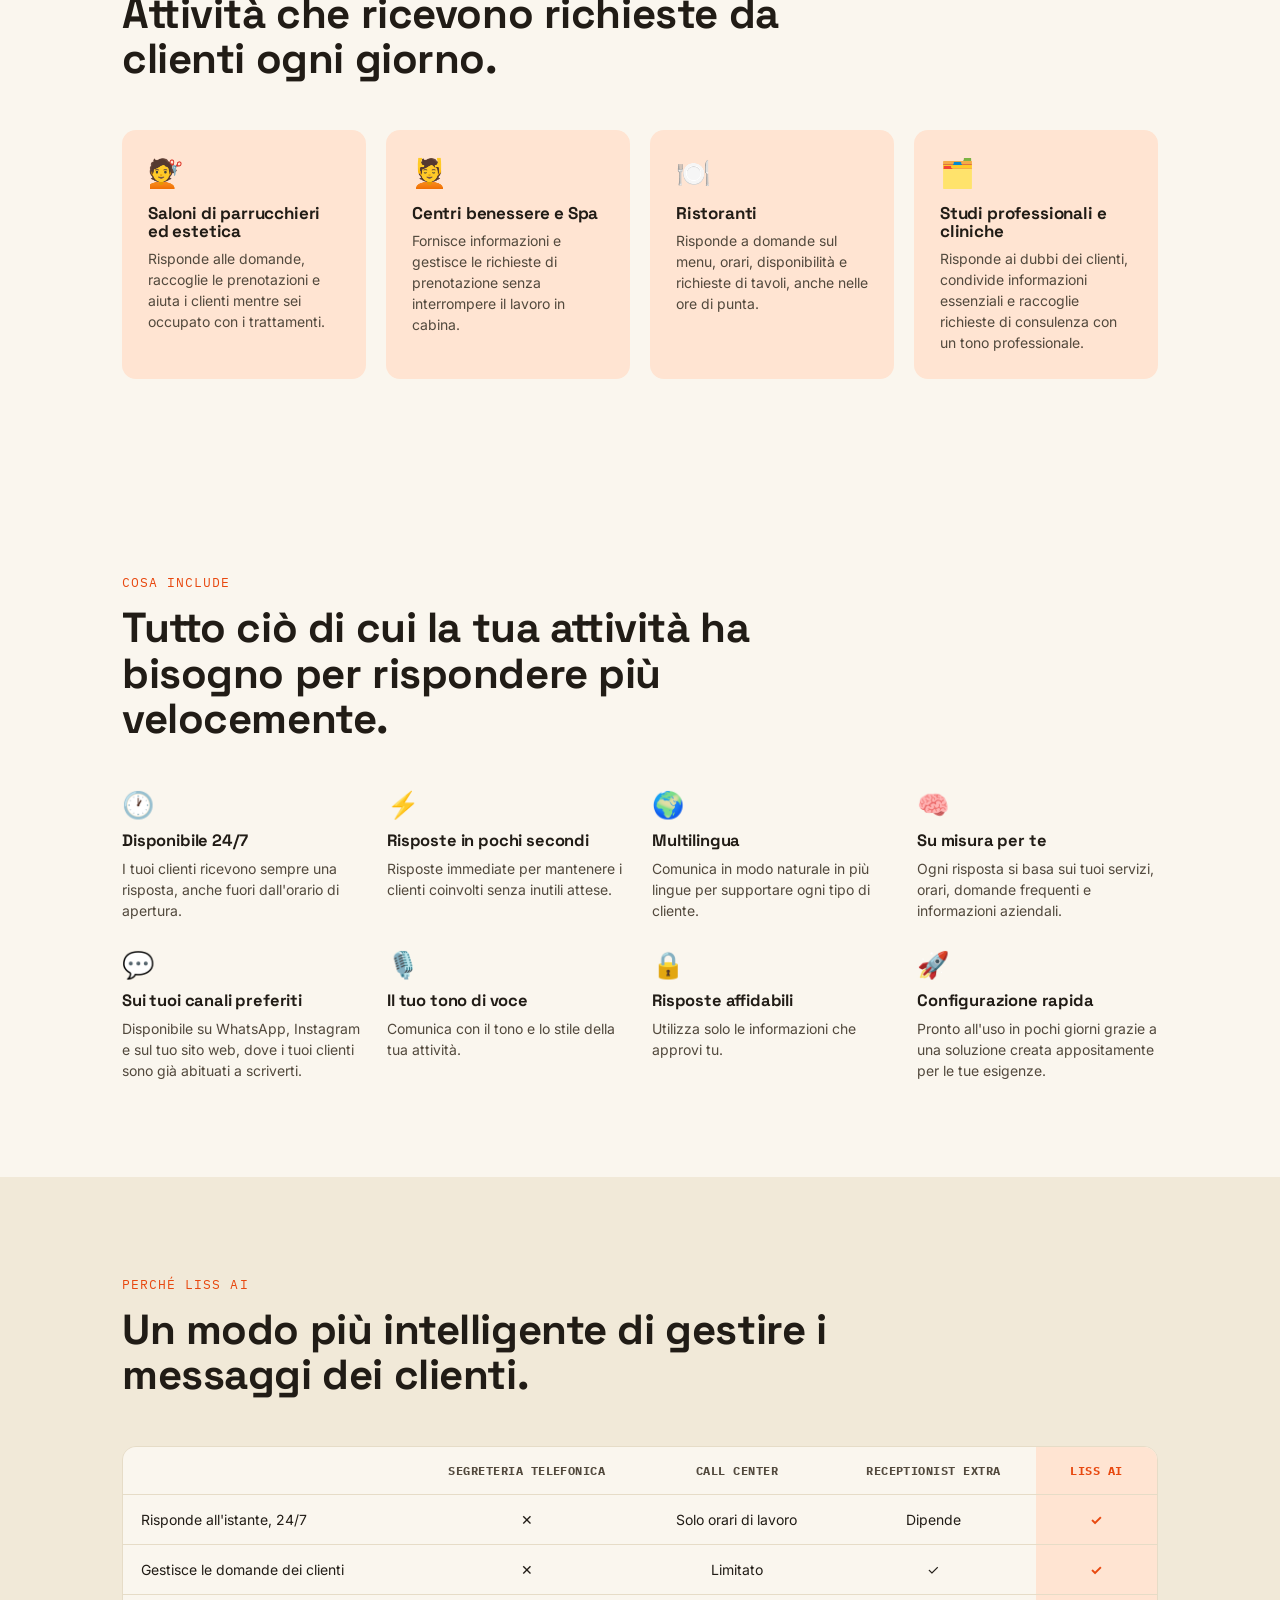
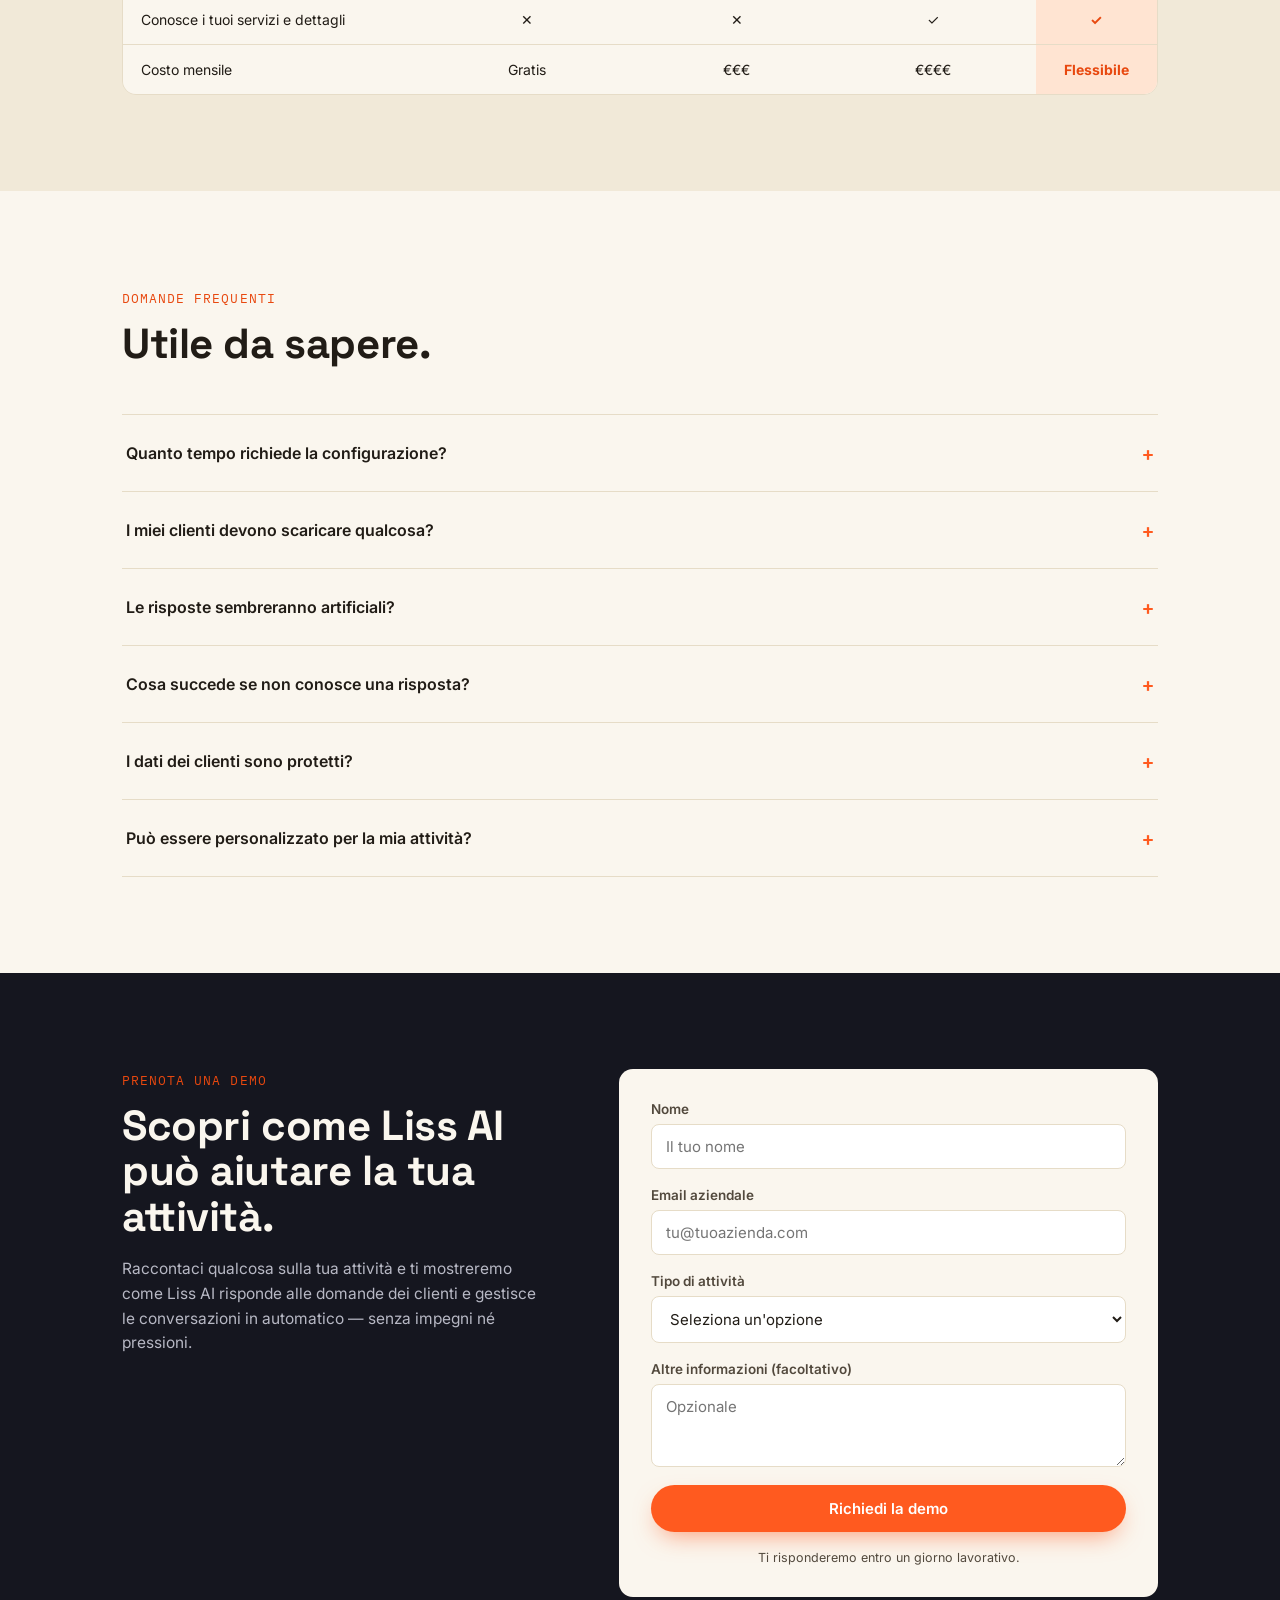
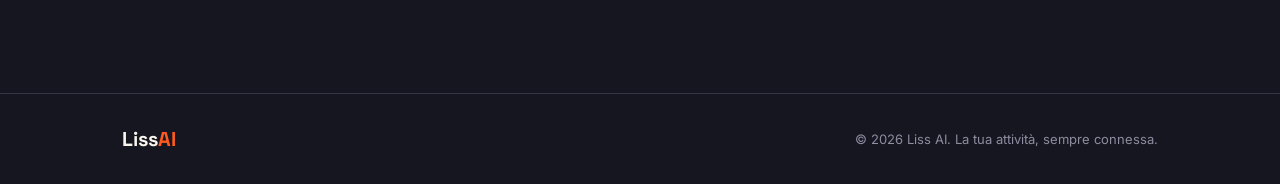
==== commit 07750e08: "Replace scripted phone demos with configurable live Make chat" ====
--- a/it/index.html
+++ b/it/index.html
@@ -1,470 +1,470 @@
-<!DOCTYPE html>
-<html lang="it">
-<head>
-<meta charset="UTF-8">
-<meta name="viewport" content="width=device-width, initial-scale=1.0">
-<title>Liss AI — La tua attività, sempre al telefono</title>
-<meta name="description" content="Liss AI è la ricezionista virtuale che risponde alle chiamate, raccoglie prenotazioni e non dorme mai — creata per saloni, cliniche, ristoranti e studi.">
-<link rel="icon" href="data:,">
-<link rel="preconnect" href="https://fonts.googleapis.com">
-<link rel="preconnect" href="https://fonts.gstatic.com" crossorigin>
-<link href="https://fonts.googleapis.com/css2?family=Space+Grotesk:wght@400;500;600;700&family=Inter:wght@400;500;600;700&family=IBM+Plex+Mono:wght@400;500&display=swap" rel="stylesheet">
-<link rel="stylesheet" href="../style.css">
-<link rel="alternate" hreflang="en" href="https://getlissai.com/" />
-<link rel="alternate" hreflang="it" href="https://getlissai.com/" />
-<link rel="alternate" hreflang="pt" href="https://getlissai.com/" />
-<link rel="alternate" hreflang="x-default" href="https://getlissai.com/" />
-</head>
-<body>
-
-<div class="status-pill" id="statusPill">
-  <span class="dot"></span>
-  <span>Liss sta rispondendo ai clienti in questo momento</span>
-</div>
-
-<header class="nav">
-  <div class="nav-inner">
-    <a href="#top" class="logo">Liss<span>AI</span></a>
-   <nav class="nav-links">
-  <a href="#problem">Perché conta</a>
-  <a href="#how">Come funziona</a>
-  <a href="#audience">Per chi è</a>
-  <a href="#features">Caratteristiche</a>
-  <a href="#faq">FAQ</a>
-  <span class="lang-switch">
-    <a href="../">EN</a> | <strong>IT</strong> | <a href="../pt/">PT</a>
-  </span>
-</nav>
-    <a href="#demo-form" class="btn btn-primary btn-small">Prenota una demo</a>
-  </div>
-</header>
-
-<main id="top">
-
-  <!-- HERO -->
-  <section class="hero">
-    <div class="hero-inner">
-      <div class="hero-copy">
-        <p class="eyebrow">🤖 Receptionist AI personalizzati per piccole attività</p>
-        <h1>La tua attività,<br>sempre disponibile.</h1>
-        <p class="hero-sub">Liss AI è la tua receptionist virtuale che risponde all'istante ai messaggi dei clienti su WhatsApp, Instagram e sul tuo sito web 24/7, addestrata sulle informazioni della tua attività.</p>
-        <div class="hero-actions">
-          <a href="#demo-form" class="btn btn-primary">Prenota una demo gratuita</a>
-          <a href="#demo" class="btn btn-ghost">Vedi come risponde ↓</a>
-        </div>
-        <p class="hero-note">Attivo in meno di una settimana · Nessuna app da scaricare per te o per i tuoi clienti</p>
-      </div>
-      <div class="hero-visual" aria-hidden="true">
-        <div class="phone-mock">
-          <div class="phone-notch"></div>
-          <div class="phone-screen">
-            <div class="chat-header">
-              <div class="chat-avatar">L</div>
-              <div>
-                <div class="chat-name">Liss AI</div>
-                <div class="chat-status">Online · risponde in pochi secondi</div>
-              </div>
-            </div>
-            <div class="chat-body" id="heroChat"></div>
-          </div>
-        </div>
-        <div class="floaty floaty-1">🔔 Nuova richiesta</div>
-        <div class="floaty floaty-2">📩 Richiesta inviata</div>
-      </div>
-    </div>
-  </section>
-
-  <!-- PROBLEM -->
-  <section id="problem" class="problem">
-    <div class="section-inner">
-      <p class="eyebrow eyebrow-dark">Il costo di un messaggio perso</p>
-      <h2>Ogni richiesta senza risposta è un cliente che va da un tuo concorrente.</h2>
-     <div class="problem-grid">
-
-  <article class="problem-card">
-    <div class="problem-icon">👥</div>
-    <h3>Impegnato con i clienti</h3>
-    <p>
-      Sei concentrato a gestire la tua attività, quindi i nuovi messaggi devono spesso attendere.
-    </p>
-  </article>
-
-  <article class="problem-card">
-    <div class="problem-icon">⏳</div>
-    <h3>Risposte lente</h3>
-    <p>
-      I clienti di oggi si aspettano risposte rapide. Se non le ottengono subito, è facile che cerchino altrove.
-    </p>
-  </article>
-
-  <article class="problem-card">
-    <div class="problem-icon">📉</div>
-    <h3>Opportunità perse</h3>
-    <p>
-      Ogni messaggio non risposto potrebbe trasformarsi in un appuntamento o in una vendita per un concorrente.
-    </p>
-  </article>
-
-</div>
-    </div>
-  </section>
-
- <!-- SOLUTION FLOW -->
-<section class="solution">
-  <div class="section-inner">
-    <p class="eyebrow">La Soluzione</p>
-    <h2>Ogni cliente riceve una risposta rapida e precisa.</h2>
-
-    <div class="flow">
-
-      <div class="flow-step">
-        <div class="flow-icon">💬</div>
-        <p>Un cliente ti invia un messaggio</p>
-      </div>
-
-      <div class="flow-arrow">→</div>
-
-      <div class="flow-step">
-        <div class="flow-icon">🧠</div>
-        <p>Liss AI comprende la richiesta e risponde all'istante con le informazioni giuste.</p>
-      </div>
-
-      <div class="flow-arrow">→</div>
-
-      <div class="flow-step">
-        <div class="flow-icon">✅</div>
-        <p>Il tuo cliente riceve una risposta immediata, anche quando non sei disponibile.</p>
-      </div>
-
-    </div>
-  </div>
-</section>
-
- <!-- HOW IT WORKS + LIVE DEMO (dark band) -->
-<section id="how" class="dark-band">
-  <div class="section-inner">
-    <p class="eyebrow eyebrow-light">Come funziona</p>
-    <h2 class="light">Inizia in tre semplici passaggi.</h2>
-
-    <div class="how-grid">
-      <div class="how-step">
-        <span class="how-num">01</span>
-        <h3>Scegli i tuoi canali</h3>
-        <p>Collega Liss AI a WhatsApp, Instagram, al tuo sito web o ovunque i clienti ti contattino.</p>
-      </div>
-
-      <div class="how-step">
-        <span class="how-num">02</span>
-        <h3>Personalizziamo Liss AI</h3>
-        <p>Configuriamo i tuoi servizi, orari, FAQ e informazioni aziendali affinché ogni risposta sia accurata e in linea con il tuo brand.</p>
-      </div>
-
-      <div class="how-step">
-        <span class="how-num">03</span>
-        <h3>Lascialo rispondere per te</h3>
-        <p>I tuoi clienti ottengono risposte istantanee 24/7, mentre tu ti concentri sulla gestione del tuo lavoro.</p>
-      </div>
-    </div>
-
-    <!-- (LIVE DEMO) -->
-      <div id="demo" class="demo-block">
-        <p class="eyebrow eyebrow-light">Provalo in azione</p>
-        <h3 class="light">Una vera richiesta di prenotazione, gestita all'istante.</h3>
-        <div class="demo-phone">
-          <div class="phone-mock phone-mock-dark">
-            <div class="phone-notch"></div>
-            <div class="phone-screen">
-              <div class="chat-header">
-                <div class="chat-avatar">L</div>
-                <div>
-                  <div class="chat-name">Liss AI</div>
-                  <div class="chat-status">Online · risponde in pochi secondi</div>
-                </div>
-              </div>
-              <div class="chat-body" id="demoChat"></div>
-            </div>
-          </div>
-          <button class="btn btn-ghost btn-light btn-small" id="replayDemo">↻ Riavvia</button>
-        </div>
-      </div>
-    </div>
-  </section>
-
-  <!-- AUDIENCE -->
-  <section id="audience" class="audience">
-    <div class="section-inner">
-      <p class="eyebrow">Pensato per</p>
-      <h2>Attività che ricevono richieste da clienti ogni giorno.</h2>
-      <div class="audience-grid">
-        <div class="audience-card">
-          <span class="audience-icon">💇</span>
-          <h3>Saloni di parrucchieri ed estetica</h3>
-          <p>Risponde alle domande, raccoglie le prenotazioni e aiuta i clienti mentre sei occupato con i trattamenti.</p>
-        </div>
-        <div class="audience-card">
-          <span class="audience-icon">💆</span>
-          <h3>Centri benessere e Spa</h3>
-          <p>Fornisce informazioni e gestisce le richieste di prenotazione senza interrompere il lavoro in cabina.</p>
-        </div>
-        <div class="audience-card">
-          <span class="audience-icon">🍽️</span>
-          <h3>Ristoranti</h3>
-          <p>Risponde a domande sul menu, orari, disponibilità e richieste di tavoli, anche nelle ore di punta.</p>
-        </div>
-        <div class="audience-card">
-          <span class="audience-icon">🗂️</span>
-          <h3>Studi professionali e cliniche</h3>
-          <p>Risponde ai dubbi dei clienti, condivide informazioni essenziali e raccoglie richieste di consulenza con un tono professionale.</p>
-        </div>
-      </div>
-    </div>
-  </section>
-
-  <!-- FEATURES -->
-<section id="features" class="features">
-  <div class="section-inner">
-    <p class="eyebrow">Cosa include</p>
-    <h2>Tutto ciò di cui la tua attività ha bisogno per rispondere più velocemente.</h2>
-
-    <div class="features-grid">
-
-      <div class="feature">
-        <span class="feature-icon">🕐</span>
-        <h3>Disponibile 24/7</h3>
-        <p>I tuoi clienti ricevono sempre una risposta, anche fuori dall'orario di apertura.</p>
-      </div>
-
-      <div class="feature">
-        <span class="feature-icon">⚡</span>
-        <h3>Risposte in pochi secondi</h3>
-        <p>Risposte immediate per mantenere i clienti coinvolti senza inutili attese.</p>
-      </div>
-
-      <div class="feature">
-        <span class="feature-icon">🌍</span>
-        <h3>Multilingua</h3>
-        <p>Comunica in modo naturale in più lingue per supportare ogni tipo di cliente.</p>
-      </div>
-
-      <div class="feature">
-        <span class="feature-icon">🧠</span>
-        <h3>Su misura per te</h3>
-        <p>Ogni risposta si basa sui tuoi servizi, orari, domande frequenti e informazioni aziendali.</p>
-      </div>
-
-      <div class="feature">
-        <span class="feature-icon">💬</span>
-        <h3>Sui tuoi canali preferiti</h3>
-        <p>Disponibile su WhatsApp, Instagram e sul tuo sito web, dove i tuoi clienti sono già abituati a scriverti.</p>
-      </div>
-
-      <div class="feature">
-        <span class="feature-icon">🎙️</span>
-        <h3>Il tuo tono di voce</h3>
-        <p>Comunica con il tono e lo stile della tua attività.</p>
-      </div>
-
-      <div class="feature">
-        <span class="feature-icon">🔒</span>
-        <h3>Risposte affidabili</h3>
-        <p>Utilizza solo le informazioni che approvi tu.</p>
-      </div>
-
-      <div class="feature">
-        <span class="feature-icon">🚀</span>
-        <h3>Configurazione rapida</h3>
-        <p>Pronto all'uso in pochi giorni grazie a una soluzione creata appositamente per le tue esigenze.</p>
-      </div>
-
-    </div>
-  </div>
-</section>
-
-  <!-- WHY CHOOSE -->
-<section class="why">
-  <div class="section-inner">
-    <p class="eyebrow">Perché Liss AI</p>
-    <h2>Un modo più intelligente di gestire i messaggi dei clienti.</h2>
-
-    <div class="table-wrap">
-      <table class="compare">
-        <thead>
-          <tr>
-            <th></th>
-            <th>Segreteria telefonica</th>
-            <th>Call center</th>
-            <th>Receptionist extra</th>
-            <th class="highlight">Liss AI</th>
-          </tr>
-        </thead>
-        <tbody>
-          <tr>
-            <td>Risponde all'istante, 24/7</td>
-            <td>✕</td>
-            <td>Solo orari di lavoro</td>
-            <td>Dipende</td>
-            <td class="highlight">✓</td>
-          </tr>
-          <tr>
-            <td>Gestisce le domande dei clienti</td>
-            <td>✕</td>
-            <td>Limitato</td>
-            <td>✓</td>
-            <td class="highlight">✓</td>
-          </tr>
-          <tr>
-            <td>Conosce i tuoi servizi e dettagli</td>
-            <td>✕</td>
-            <td>✕</td>
-            <td>✓</td>
-            <td class="highlight">✓</td>
-          </tr>
-          <tr>
-            <td>Costo mensile</td>
-            <td>Gratis</td>
-            <td>€€€</td>
-            <td>€€€€</td>
-            <td class="highlight">Flessibile</td>
-          </tr>
-        </tbody>
-      </table>
-    </div>
-  </div>
-</section>
-
-<!-- FAQ -->
-<section id="faq" class="faq">
-  <div class="section-inner">
-    <p class="eyebrow">Domande frequenti</p>
-    <h2>Utile da sapere.</h2>
-
-    <div class="accordion" id="accordion">
-
-      <div class="acc-item">
-        <button class="acc-trigger">
-          <span>Quanto tempo richiede la configurazione?</span>
-          <span class="acc-icon">+</span>
-        </button>
-        <div class="acc-panel">
-          <p>La maggior parte delle attività è pronta in pochi giorni. Configuriamo i tuoi servizi, le informazioni e lo stile di comunicazione, collaudando tutto prima di andare online.</p>
-        </div>
-      </div>
-
-      <div class="acc-item">
-        <button class="acc-trigger">
-          <span>I miei clienti devono scaricare qualcosa?</span>
-          <span class="acc-icon">+</span>
-        </button>
-        <div class="acc-panel">
-          <p>No. I tuoi clienti utilizzano i canali che già conoscono, come WhatsApp, Instagram o la chat del tuo sito web. Non c'è nulla da installare.</p>
-        </div>
-      </div>
-
-      <div class="acc-item">
-        <button class="acc-trigger">
-          <span>Le risposte sembreranno artificiali?</span>
-          <span class="acc-icon">+</span>
-        </button>
-        <div class="acc-panel">
-          <p>No. Liss AI è configurato attorno alla tua attività, al tuo tono di voce e al modo in cui sei abituato a comunicare con i tuoi clienti.</p>
-        </div>
-      </div>
-
-      <div class="acc-item">
-        <button class="acc-trigger">
-          <span>Cosa succede se non conosce una risposta?</span>
-          <span class="acc-icon">+</span>
-        </button>
-        <div class="acc-panel">
-          <p>Liss AI utilizza solo le informazioni aziendali approvate da te. Se una richiesta è al di fuori delle sue conoscenze, lo rileva ed evita di inventare risposte errate.</p>
-        </div>
-      </div>
-
-      <div class="acc-item">
-        <button class="acc-trigger">
-          <span>I dati dei clienti sono protetti?</span>
-          <span class="acc-icon">+</span>
-        </button>
-        <div class="acc-panel">
-          <p>Le tue conversazioni e i dati aziendali sono gestiti in modo sicuro e utilizzati esclusivamente per fornire il servizio.</p>
-        </div>
-      </div>
-
-      <div class="acc-item">
-        <button class="acc-trigger">
-          <span>Può essere personalizzato per la mia attività?</span>
-          <span class="acc-icon">+</span>
-        </button>
-        <div class="acc-panel">
-          <p>Sì. Ogni configurazione di Liss AI è personalizzata in base ai tuoi servizi, clienti, stile di comunicazione ed esigenze specifiche.</p>
-        </div>
-      </div>
-
-    </div>
-  </div>
-</section>
-
-  <!-- DEMO BOOKING FORM -->
-<section id="demo-form" class="demo-form-section">
-  <div class="section-inner form-inner">
-    <div class="form-copy">
-      <p class="eyebrow">Prenota una demo</p>
-      <h2>Scopri come Liss AI può aiutare la tua attività.</h2>
-      <p class="form-sub">
-        Raccontaci qualcosa sulla tua attività e ti mostreremo come Liss AI risponde alle domande dei clienti e gestisce le conversazioni in automatico — senza impegni né pressioni.
-      </p>
-    </div>
-
-    <form class="demo-form" id="demoForm">
-
-      <label>
-        Nome
-        <input type="text" name="name" required placeholder="Il tuo nome">
-      </label>
-
-      <label>
-        Email aziendale
-        <input type="email" name="email" required placeholder="tu@tuoazienda.com">
-      </label>
-
-      <label>
-        Tipo di attività
-        <select name="business_type" required>
-          <option value="" disabled selected>Seleziona un'opzione</option>
-          <option>Salone di parrucchiere o estetica</option>
-          <option>Centro benessere o SPA</option>
-          <option>Ristorante</option>
-          <option>Studio professionale / Clinica</option>
-          <option>Altro</option>
-        </select>
-      </label>
-
-      <label>
-        Altre informazioni (facoltativo)
-        <textarea name="message" rows="3" placeholder="Opzionale"></textarea>
-      </label>
-
-      <button type="submit" class="btn btn-primary btn-full">
-        Richiedi la demo
-      </button>
-
-      <p class="form-note" id="formNote">
-        Ti risponderemo entro un giorno lavorativo.
-      </p>
-
-    </form>
-  </div>
-</section>
-
-</main>
-
-<footer class="footer">
-  <div class="section-inner footer-inner">
-    <a href="#top" class="logo">Liss<span>AI</span></a>
-    <p>© <span id="year"></span> Liss AI. La tua attività, sempre connessa.</p>
-  </div>
-</footer>
-
+<!DOCTYPE html>
+<html lang="it">
+<head>
+<meta charset="UTF-8">
+<meta name="viewport" content="width=device-width, initial-scale=1.0">
+<title>Liss AI — La tua attività, sempre al telefono</title>
+<meta name="description" content="Liss AI è la ricezionista virtuale che risponde alle chiamate, raccoglie prenotazioni e non dorme mai — creata per saloni, cliniche, ristoranti e studi.">
+<link rel="icon" href="data:,">
+<link rel="preconnect" href="https://fonts.googleapis.com">
+<link rel="preconnect" href="https://fonts.gstatic.com" crossorigin>
+<link href="https://fonts.googleapis.com/css2?family=Space+Grotesk:wght@400;500;600;700&family=Inter:wght@400;500;600;700&family=IBM+Plex+Mono:wght@400;500&display=swap" rel="stylesheet">
+<link rel="stylesheet" href="../style.css">
+<link rel="alternate" hreflang="en" href="https://getlissai.com/" />
+<link rel="alternate" hreflang="it" href="https://getlissai.com/" />
+<link rel="alternate" hreflang="pt" href="https://getlissai.com/" />
+<link rel="alternate" hreflang="x-default" href="https://getlissai.com/" />
+</head>
+<body>
+
+<div class="status-pill" id="statusPill">
+  <span class="dot"></span>
+  <span>Liss sta rispondendo ai clienti in questo momento</span>
+</div>
+
+<header class="nav">
+  <div class="nav-inner">
+    <a href="#top" class="logo">Liss<span>AI</span></a>
+   <nav class="nav-links">
+  <a href="#problem">Perché conta</a>
+  <a href="#how">Come funziona</a>
+  <a href="#audience">Per chi è</a>
+  <a href="#features">Caratteristiche</a>
+  <a href="#faq">FAQ</a>
+  <span class="lang-switch">
+    <a href="../">EN</a> | <strong>IT</strong> | <a href="../pt/">PT</a>
+  </span>
+</nav>
+    <a href="#demo-form" class="btn btn-primary btn-small">Prenota una demo</a>
+  </div>
+</header>
+
+<main id="top">
+
+  <!-- HERO -->
+  <section class="hero">
+    <div class="hero-inner">
+      <div class="hero-copy">
+        <p class="eyebrow">🤖 Receptionist AI personalizzati per piccole attività</p>
+        <h1>La tua attività,<br>sempre disponibile.</h1>
+        <p class="hero-sub">Liss AI è la tua receptionist virtuale che risponde all'istante ai messaggi dei clienti su WhatsApp, Instagram e sul tuo sito web 24/7, addestrata sulle informazioni della tua attività.</p>
+        <div class="hero-actions">
+          <a href="#demo-form" class="btn btn-primary">Prenota una demo gratuita</a>
+          <a href="#demo" class="btn btn-ghost">Vedi come risponde ↓</a>
+        </div>
+        <p class="hero-note">Attivo in meno di una settimana · Nessuna app da scaricare per te o per i tuoi clienti</p>
+      </div>
+      <div class="hero-visual">
+        <div class="phone-mock">
+          <div class="phone-notch"></div>
+          <div class="phone-screen">
+            <div class="chat-header">
+              <div class="chat-avatar">L</div>
+              <div>
+                <div class="chat-name">Liss AI</div>
+                <div class="chat-status">Online · risponde in pochi secondi</div>
+              </div>
+            </div>
+            <div class="chat-body" id="heroChat" role="log" aria-label="Liss chat" aria-live="polite" aria-relevant="additions" tabindex="0"><div class="bubble out" lang="en">Hi! How can I help you today?</div></div>
+          </div>
+        </div>
+        <div class="floaty floaty-1">🔔 Nuova richiesta</div>
+        <div class="floaty floaty-2">📩 Richiesta inviata</div>
+      </div>
+    </div>
+  </section>
+
+  <!-- PROBLEM -->
+  <section id="problem" class="problem">
+    <div class="section-inner">
+      <p class="eyebrow eyebrow-dark">Il costo di un messaggio perso</p>
+      <h2>Ogni richiesta senza risposta è un cliente che va da un tuo concorrente.</h2>
+     <div class="problem-grid">
+
+  <article class="problem-card">
+    <div class="problem-icon">👥</div>
+    <h3>Impegnato con i clienti</h3>
+    <p>
+      Sei concentrato a gestire la tua attività, quindi i nuovi messaggi devono spesso attendere.
+    </p>
+  </article>
+
+  <article class="problem-card">
+    <div class="problem-icon">⏳</div>
+    <h3>Risposte lente</h3>
+    <p>
+      I clienti di oggi si aspettano risposte rapide. Se non le ottengono subito, è facile che cerchino altrove.
+    </p>
+  </article>
+
+  <article class="problem-card">
+    <div class="problem-icon">📉</div>
+    <h3>Opportunità perse</h3>
+    <p>
+      Ogni messaggio non risposto potrebbe trasformarsi in un appuntamento o in una vendita per un concorrente.
+    </p>
+  </article>
+
+</div>
+    </div>
+  </section>
+
+ <!-- SOLUTION FLOW -->
+<section class="solution">
+  <div class="section-inner">
+    <p class="eyebrow">La Soluzione</p>
+    <h2>Ogni cliente riceve una risposta rapida e precisa.</h2>
+
+    <div class="flow">
+
+      <div class="flow-step">
+        <div class="flow-icon">💬</div>
+        <p>Un cliente ti invia un messaggio</p>
+      </div>
+
+      <div class="flow-arrow">→</div>
+
+      <div class="flow-step">
+        <div class="flow-icon">🧠</div>
+        <p>Liss AI comprende la richiesta e risponde all'istante con le informazioni giuste.</p>
+      </div>
+
+      <div class="flow-arrow">→</div>
+
+      <div class="flow-step">
+        <div class="flow-icon">✅</div>
+        <p>Il tuo cliente riceve una risposta immediata, anche quando non sei disponibile.</p>
+      </div>
+
+    </div>
+  </div>
+</section>
+
+ <!-- HOW IT WORKS + LIVE DEMO (dark band) -->
+<section id="how" class="dark-band">
+  <div class="section-inner">
+    <p class="eyebrow eyebrow-light">Come funziona</p>
+    <h2 class="light">Inizia in tre semplici passaggi.</h2>
+
+    <div class="how-grid">
+      <div class="how-step">
+        <span class="how-num">01</span>
+        <h3>Scegli i tuoi canali</h3>
+        <p>Collega Liss AI a WhatsApp, Instagram, al tuo sito web o ovunque i clienti ti contattino.</p>
+      </div>
+
+      <div class="how-step">
+        <span class="how-num">02</span>
+        <h3>Personalizziamo Liss AI</h3>
+        <p>Configuriamo i tuoi servizi, orari, FAQ e informazioni aziendali affinché ogni risposta sia accurata e in linea con il tuo brand.</p>
+      </div>
+
+      <div class="how-step">
+        <span class="how-num">03</span>
+        <h3>Lascialo rispondere per te</h3>
+        <p>I tuoi clienti ottengono risposte istantanee 24/7, mentre tu ti concentri sulla gestione del tuo lavoro.</p>
+      </div>
+    </div>
+
+    <!-- (LIVE DEMO) -->
+      <div id="demo" class="demo-block">
+        <p class="eyebrow eyebrow-light">Provalo in azione</p>
+        <h3 class="light">Una vera richiesta di prenotazione, gestita all'istante.</h3>
+        <div class="demo-phone">
+          <div class="phone-mock phone-mock-dark">
+            <div class="phone-notch"></div>
+            <div class="phone-screen">
+              <div class="chat-header">
+                <div class="chat-avatar">L</div>
+                <div>
+                  <div class="chat-name">Liss AI</div>
+                  <div class="chat-status">Online · risponde in pochi secondi</div>
+                </div>
+              </div>
+              <div class="chat-body" id="demoChat" role="log" aria-label="Liss chat" aria-live="polite" aria-relevant="additions" tabindex="0"><div class="bubble out" lang="en">Hi! How can I help you today?</div></div>
+            </div>
+          </div>
+        </div>
+      </div>
+    </div>
+  </section>
+
+  <!-- AUDIENCE -->
+  <section id="audience" class="audience">
+    <div class="section-inner">
+      <p class="eyebrow">Pensato per</p>
+      <h2>Attività che ricevono richieste da clienti ogni giorno.</h2>
+      <div class="audience-grid">
+        <div class="audience-card">
+          <span class="audience-icon">💇</span>
+          <h3>Saloni di parrucchieri ed estetica</h3>
+          <p>Risponde alle domande, raccoglie le prenotazioni e aiuta i clienti mentre sei occupato con i trattamenti.</p>
+        </div>
+        <div class="audience-card">
+          <span class="audience-icon">💆</span>
+          <h3>Centri benessere e Spa</h3>
+          <p>Fornisce informazioni e gestisce le richieste di prenotazione senza interrompere il lavoro in cabina.</p>
+        </div>
+        <div class="audience-card">
+          <span class="audience-icon">🍽️</span>
+          <h3>Ristoranti</h3>
+          <p>Risponde a domande sul menu, orari, disponibilità e richieste di tavoli, anche nelle ore di punta.</p>
+        </div>
+        <div class="audience-card">
+          <span class="audience-icon">🗂️</span>
+          <h3>Studi professionali e cliniche</h3>
+          <p>Risponde ai dubbi dei clienti, condivide informazioni essenziali e raccoglie richieste di consulenza con un tono professionale.</p>
+        </div>
+      </div>
+    </div>
+  </section>
+
+  <!-- FEATURES -->
+<section id="features" class="features">
+  <div class="section-inner">
+    <p class="eyebrow">Cosa include</p>
+    <h2>Tutto ciò di cui la tua attività ha bisogno per rispondere più velocemente.</h2>
+
+    <div class="features-grid">
+
+      <div class="feature">
+        <span class="feature-icon">🕐</span>
+        <h3>Disponibile 24/7</h3>
+        <p>I tuoi clienti ricevono sempre una risposta, anche fuori dall'orario di apertura.</p>
+      </div>
+
+      <div class="feature">
+        <span class="feature-icon">⚡</span>
+        <h3>Risposte in pochi secondi</h3>
+        <p>Risposte immediate per mantenere i clienti coinvolti senza inutili attese.</p>
+      </div>
+
+      <div class="feature">
+        <span class="feature-icon">🌍</span>
+        <h3>Multilingua</h3>
+        <p>Comunica in modo naturale in più lingue per supportare ogni tipo di cliente.</p>
+      </div>
+
+      <div class="feature">
+        <span class="feature-icon">🧠</span>
+        <h3>Su misura per te</h3>
+        <p>Ogni risposta si basa sui tuoi servizi, orari, domande frequenti e informazioni aziendali.</p>
+      </div>
+
+      <div class="feature">
+        <span class="feature-icon">💬</span>
+        <h3>Sui tuoi canali preferiti</h3>
+        <p>Disponibile su WhatsApp, Instagram e sul tuo sito web, dove i tuoi clienti sono già abituati a scriverti.</p>
+      </div>
+
+      <div class="feature">
+        <span class="feature-icon">🎙️</span>
+        <h3>Il tuo tono di voce</h3>
+        <p>Comunica con il tono e lo stile della tua attività.</p>
+      </div>
+
+      <div class="feature">
+        <span class="feature-icon">🔒</span>
+        <h3>Risposte affidabili</h3>
+        <p>Utilizza solo le informazioni che approvi tu.</p>
+      </div>
+
+      <div class="feature">
+        <span class="feature-icon">🚀</span>
+        <h3>Configurazione rapida</h3>
+        <p>Pronto all'uso in pochi giorni grazie a una soluzione creata appositamente per le tue esigenze.</p>
+      </div>
+
+    </div>
+  </div>
+</section>
+
+  <!-- WHY CHOOSE -->
+<section class="why">
+  <div class="section-inner">
+    <p class="eyebrow">Perché Liss AI</p>
+    <h2>Un modo più intelligente di gestire i messaggi dei clienti.</h2>
+
+    <div class="table-wrap">
+      <table class="compare">
+        <thead>
+          <tr>
+            <th></th>
+            <th>Segreteria telefonica</th>
+            <th>Call center</th>
+            <th>Receptionist extra</th>
+            <th class="highlight">Liss AI</th>
+          </tr>
+        </thead>
+        <tbody>
+          <tr>
+            <td>Risponde all'istante, 24/7</td>
+            <td>✕</td>
+            <td>Solo orari di lavoro</td>
+            <td>Dipende</td>
+            <td class="highlight">✓</td>
+          </tr>
+          <tr>
+            <td>Gestisce le domande dei clienti</td>
+            <td>✕</td>
+            <td>Limitato</td>
+            <td>✓</td>
+            <td class="highlight">✓</td>
+          </tr>
+          <tr>
+            <td>Conosce i tuoi servizi e dettagli</td>
+            <td>✕</td>
+            <td>✕</td>
+            <td>✓</td>
+            <td class="highlight">✓</td>
+          </tr>
+          <tr>
+            <td>Costo mensile</td>
+            <td>Gratis</td>
+            <td>€€€</td>
+            <td>€€€€</td>
+            <td class="highlight">Flessibile</td>
+          </tr>
+        </tbody>
+      </table>
+    </div>
+  </div>
+</section>
+
+<!-- FAQ -->
+<section id="faq" class="faq">
+  <div class="section-inner">
+    <p class="eyebrow">Domande frequenti</p>
+    <h2>Utile da sapere.</h2>
+
+    <div class="accordion" id="accordion">
+
+      <div class="acc-item">
+        <button class="acc-trigger">
+          <span>Quanto tempo richiede la configurazione?</span>
+          <span class="acc-icon">+</span>
+        </button>
+        <div class="acc-panel">
+          <p>La maggior parte delle attività è pronta in pochi giorni. Configuriamo i tuoi servizi, le informazioni e lo stile di comunicazione, collaudando tutto prima di andare online.</p>
+        </div>
+      </div>
+
+      <div class="acc-item">
+        <button class="acc-trigger">
+          <span>I miei clienti devono scaricare qualcosa?</span>
+          <span class="acc-icon">+</span>
+        </button>
+        <div class="acc-panel">
+          <p>No. I tuoi clienti utilizzano i canali che già conoscono, come WhatsApp, Instagram o la chat del tuo sito web. Non c'è nulla da installare.</p>
+        </div>
+      </div>
+
+      <div class="acc-item">
+        <button class="acc-trigger">
+          <span>Le risposte sembreranno artificiali?</span>
+          <span class="acc-icon">+</span>
+        </button>
+        <div class="acc-panel">
+          <p>No. Liss AI è configurato attorno alla tua attività, al tuo tono di voce e al modo in cui sei abituato a comunicare con i tuoi clienti.</p>
+        </div>
+      </div>
+
+      <div class="acc-item">
+        <button class="acc-trigger">
+          <span>Cosa succede se non conosce una risposta?</span>
+          <span class="acc-icon">+</span>
+        </button>
+        <div class="acc-panel">
+          <p>Liss AI utilizza solo le informazioni aziendali approvate da te. Se una richiesta è al di fuori delle sue conoscenze, lo rileva ed evita di inventare risposte errate.</p>
+        </div>
+      </div>
+
+      <div class="acc-item">
+        <button class="acc-trigger">
+          <span>I dati dei clienti sono protetti?</span>
+          <span class="acc-icon">+</span>
+        </button>
+        <div class="acc-panel">
+          <p>Le tue conversazioni e i dati aziendali sono gestiti in modo sicuro e utilizzati esclusivamente per fornire il servizio.</p>
+        </div>
+      </div>
+
+      <div class="acc-item">
+        <button class="acc-trigger">
+          <span>Può essere personalizzato per la mia attività?</span>
+          <span class="acc-icon">+</span>
+        </button>
+        <div class="acc-panel">
+          <p>Sì. Ogni configurazione di Liss AI è personalizzata in base ai tuoi servizi, clienti, stile di comunicazione ed esigenze specifiche.</p>
+        </div>
+      </div>
+
+    </div>
+  </div>
+</section>
+
+  <!-- DEMO BOOKING FORM -->
+<section id="demo-form" class="demo-form-section">
+  <div class="section-inner form-inner">
+    <div class="form-copy">
+      <p class="eyebrow">Prenota una demo</p>
+      <h2>Scopri come Liss AI può aiutare la tua attività.</h2>
+      <p class="form-sub">
+        Raccontaci qualcosa sulla tua attività e ti mostreremo come Liss AI risponde alle domande dei clienti e gestisce le conversazioni in automatico — senza impegni né pressioni.
+      </p>
+    </div>
+
+    <form class="demo-form" id="demoForm">
+
+      <label>
+        Nome
+        <input type="text" name="name" required placeholder="Il tuo nome">
+      </label>
+
+      <label>
+        Email aziendale
+        <input type="email" name="email" required placeholder="tu@tuoazienda.com">
+      </label>
+
+      <label>
+        Tipo di attività
+        <select name="business_type" required>
+          <option value="" disabled selected>Seleziona un'opzione</option>
+          <option>Salone di parrucchiere o estetica</option>
+          <option>Centro benessere o SPA</option>
+          <option>Ristorante</option>
+          <option>Studio professionale / Clinica</option>
+          <option>Altro</option>
+        </select>
+      </label>
+
+      <label>
+        Altre informazioni (facoltativo)
+        <textarea name="message" rows="3" placeholder="Opzionale"></textarea>
+      </label>
+
+      <button type="submit" class="btn btn-primary btn-full">
+        Richiedi la demo
+      </button>
+
+      <p class="form-note" id="formNote">
+        Ti risponderemo entro un giorno lavorativo.
+      </p>
+
+    </form>
+  </div>
+</section>
+
+</main>
+
+<footer class="footer">
+  <div class="section-inner footer-inner">
+    <a href="#top" class="logo">Liss<span>AI</span></a>
+    <p>© <span id="year"></span> Liss AI. La tua attività, sempre connessa.</p>
+  </div>
+</footer>
+
 <script src="../script.js?v=2"></script>
-</body>
-</html>
+<script src="../chat.js"></script>
+</body>
+</html>
--- a/style.css
+++ b/style.css
@@ -1,655 +1,674 @@
-/* ============================================
-   Liss AI — Design tokens
-   ============================================ */
-:root {
-  --cream: #FAF6EE;
-  --cream-deep: #F1E9D8;
-  --ink: #211C16;
-  --ink-soft: #52493D;
-  --orange: #FF5A1F;
-  --orange-deep: #E8480F;
-  --orange-tint: #FFE4D2;
-  --navy: #15161F;
-  --navy-soft: #21232F;
-  --line: #E6DCC7;
-  --line-dark: #343646;
-  --success: #2F8F5B;
-
-  --font-display: 'Space Grotesk', sans-serif;
-  --font-body: 'Inter', sans-serif;
-  --font-mono: 'IBM Plex Mono', monospace;
-
-  --radius: 14px;
-  --radius-sm: 8px;
-  --shadow: 0 20px 50px -20px rgba(33, 28, 22, 0.25);
+/* ============================================
+   Liss AI — Design tokens
+   ============================================ */
+:root {
+  --cream: #FAF6EE;
+  --cream-deep: #F1E9D8;
+  --ink: #211C16;
+  --ink-soft: #52493D;
+  --orange: #FF5A1F;
+  --orange-deep: #E8480F;
+  --orange-tint: #FFE4D2;
+  --navy: #15161F;
+  --navy-soft: #21232F;
+  --line: #E6DCC7;
+  --line-dark: #343646;
+  --success: #2F8F5B;
+
+  --font-display: 'Space Grotesk', sans-serif;
+  --font-body: 'Inter', sans-serif;
+  --font-mono: 'IBM Plex Mono', monospace;
+
+  --radius: 14px;
+  --radius-sm: 8px;
+  --shadow: 0 20px 50px -20px rgba(33, 28, 22, 0.25);
+}
+
+@media (prefers-reduced-motion: reduce) {
+  *, *::before, *::after {
+    animation-duration: 0.001ms !important;
+    animation-iteration-count: 1 !important;
+    transition-duration: 0.001ms !important;
+    scroll-behavior: auto !important;
+  }
+}
+
+* { box-sizing: border-box; }
+
+html { scroll-behavior: smooth; }
+
+body {
+  margin: 0;
+  font-family: var(--font-body);
+  color: var(--ink);
+  background: var(--cream);
+  -webkit-font-smoothing: antialiased;
+}
+
+h1, h2, h3 {
+  font-family: var(--font-display);
+  margin: 0;
+  line-height: 1.08;
+  letter-spacing: -0.01em;
+}
+
+p { margin: 0; }
+
+a { color: inherit; text-decoration: none; }
+
+img { max-width: 100%; display: block; }
+
+.section-inner {
+  max-width: 1100px;
+  margin: 0 auto;
+  padding: 96px 32px;
+}
+
+@media (max-width: 720px) {
+  .section-inner { padding: 64px 20px; }
+}
+
+.eyebrow {
+  font-family: var(--font-mono);
+  font-size: 13px;
+  letter-spacing: 0.08em;
+  text-transform: uppercase;
+  color: var(--orange-deep);
+  margin-bottom: 14px;
+  display: inline-block;
+}
+.eyebrow-dark { color: var(--orange-deep); }
+.eyebrow-light { color: var(--orange); }
+
+h2 {
+  font-size: clamp(28px, 4vw, 42px);
+  max-width: 720px;
+  margin-bottom: 48px;
+}
+h2.light { color: var(--cream); }
+
+/* ============================================
+   Status pill
+   ============================================ */
+.status-pill {
+  position: fixed;
+  bottom: 20px;
+  left: 20px;
+  z-index: 60;
+  display: flex;
+  align-items: center;
+  gap: 8px;
+  background: var(--navy);
+  color: var(--cream);
+  font-family: var(--font-mono);
+  font-size: 12px;
+  padding: 10px 14px;
+  border-radius: 999px;
+  box-shadow: var(--shadow);
+}
+.status-pill .dot {
+  width: 8px; height: 8px;
+  border-radius: 50%;
+  background: #4ADE80;
+  box-shadow: 0 0 0 0 rgba(74, 222, 128, 0.6);
+  animation: pulse 2s infinite;
+}
+@keyframes pulse {
+  0% { box-shadow: 0 0 0 0 rgba(74,222,128,0.5); }
+  70% { box-shadow: 0 0 0 8px rgba(74,222,128,0); }
+  100% { box-shadow: 0 0 0 0 rgba(74,222,128,0); }
+}
+@media (max-width: 720px) {
+  .status-pill span:last-child { display: none; }
+  .status-pill { padding: 10px; }
+}
+
+/* ============================================
+   Nav & Language Switcher
+   ============================================ */
+.nav {
+  position: sticky;
+  top: 0;
+  z-index: 50;
+  background: rgba(250, 246, 238, 0.85);
+  backdrop-filter: blur(10px);
+  border-bottom: 1px solid var(--line);
+}
+.nav-inner {
+  max-width: 1100px;
+  margin: 0 auto;
+  padding: 18px 32px;
+  display: flex;
+  align-items: center;
+  justify-content: space-between;
+  gap: 16px;
+}
+.logo {
+  font-family: var(--font-display);
+  font-weight: 700;
+  font-size: 20px;
+  color: var(--ink);
+}
+.logo span { color: var(--orange); }
+
+.nav-links {
+  display: flex;
+  align-items: center;
+  gap: 24px;
+  font-size: 14px;
+  font-weight: 500;
+}
+.nav-links a { opacity: 0.75; transition: opacity 0.15s; }
+.nav-links a:hover { opacity: 1; }
+
+/* Language Selector */
+.lang-switch {
+  display: flex;
+  align-items: center;
+  gap: 6px;
+  font-size: 12px;
+  font-family: var(--font-mono);
+  color: var(--ink-soft);
+}
+.lang-switch a {
+  opacity: 0.6;
+}
+.lang-switch a:hover {
+  opacity: 1;
+  color: var(--orange-deep);
+}
+.lang-switch strong {
+  color: var(--orange-deep);
+  font-weight: 700;
+}
+
+/* Desktop Rule (left line) */
+@media (min-width: 821px) {
+  .lang-switch {
+    margin-left: 12px;
+    padding-left: 16px;
+    border-left: 1px solid var(--line);
+  }
+}
+
+/* Mobile Rule: hide nav-bar, keep visible language selector only */
+@media (max-width: 820px) {
+  .nav-inner {
+    padding: 14px 20px;
+  }
+  .nav-links a {
+    display: none;
+  }
+   .lang-switch a {
+    display: inline;
+  }
+}
+
+/* ============================================
+   Buttons
+   ============================================ */
+.btn {
+  display: inline-flex;
+  align-items: center;
+  justify-content: center;
+  gap: 8px;
+  font-family: var(--font-body);
+  font-weight: 600;
+  font-size: 15px;
+  padding: 14px 24px;
+  border-radius: 999px;
+  border: none;
+  cursor: pointer;
+  transition: transform 0.15s ease, box-shadow 0.15s ease, opacity 0.15s ease;
+}
+.btn:hover { transform: translateY(-1px); }
+.btn:focus-visible { outline: 3px solid var(--orange-deep); outline-offset: 3px; }
+.btn-primary {
+  background: var(--orange);
+  color: white;
+  box-shadow: 0 10px 24px -8px rgba(255, 90, 31, 0.6);
+}
+.btn-primary:hover { background: var(--orange-deep); }
+.btn-ghost {
+  background: transparent;
+  color: var(--ink);
+  border: 1.5px solid var(--line);
+}
+.btn-ghost:hover { border-color: var(--ink); }
+.btn-ghost.btn-light {
+  color: var(--cream);
+  border-color: var(--line-dark);
+}
+.btn-ghost.btn-light:hover { border-color: var(--cream); }
+.btn-small { padding: 10px 18px; font-size: 14px; }
+.btn-full { width: 100%; }
+
+/* ============================================
+   Hero
+   ============================================ */
+.hero { padding-top: 24px; }
+.hero-inner {
+  max-width: 1100px;
+  margin: 0 auto;
+  padding: 64px 32px 96px;
+  display: grid;
+  grid-template-columns: 1.05fr 0.95fr;
+  gap: 56px;
+  align-items: center;
+}
+@media (max-width: 900px) {
+  .hero-inner { grid-template-columns: 1fr; padding: 40px 20px 64px; }
+}
+.hero h1 {
+  font-size: clamp(38px, 6vw, 64px);
+  margin-bottom: 22px;
+}
+.hero-sub {
+  font-size: 18px;
+  color: var(--ink-soft);
+  max-width: 480px;
+  margin-bottom: 32px;
+  line-height: 1.5;
+}
+.hero-actions { display: flex; gap: 14px; flex-wrap: wrap; margin-bottom: 18px; }
+.hero-note { font-family: var(--font-mono); font-size: 12.5px; color: var(--ink-soft); opacity: 0.75; }
+
+.hero-visual { position: relative; display: flex; justify-content: center; }
+.phone-mock {
+  width: 300px;
+  max-width: 100%;
+  background: var(--navy);
+  border-radius: 32px;
+  padding: 14px;
+  box-shadow: var(--shadow);
+  position: relative;
+}
+.phone-notch {
+  width: 70px; height: 6px;
+  background: rgba(255,255,255,0.15);
+  border-radius: 4px;
+  margin: 0 auto 10px;
+}
+.phone-screen {
+  background: var(--cream);
+  border-radius: 20px;
+  overflow: hidden;
+  min-height: 380px;
+  display: flex;
+  flex-direction: column;
+}
+.phone-mock-dark .phone-screen { background: var(--navy-soft); }
+
+.chat-header {
+  display: flex;
+  align-items: center;
+  gap: 10px;
+  padding: 14px;
+  border-bottom: 1px solid var(--line);
+  background: var(--cream-deep);
+}
+.phone-mock-dark .chat-header { background: #292B3A; border-color: var(--line-dark); }
+.chat-avatar {
+  width: 30px; height: 30px;
+  border-radius: 50%;
+  background: var(--orange);
+  color: white;
+  font-family: var(--font-display);
+  font-weight: 700;
+  display: flex;
+  align-items: center;
+  justify-content: center;
+  font-size: 14px;
+  flex-shrink: 0;
+}
+.chat-name { font-size: 13px; font-weight: 700; }
+.phone-mock-dark .chat-name { color: var(--cream); }
+.chat-status { font-size: 11px; color: var(--success); font-family: var(--font-mono); }
+
+.chat-body {
+  flex: 1;
+  padding: 14px;
+  display: flex;
+  flex-direction: column;
+  gap: 10px;
+  overflow: hidden;
 }
 
-@media (prefers-reduced-motion: reduce) {
-  *, *::before, *::after {
-    animation-duration: 0.001ms !important;
-    animation-iteration-count: 1 !important;
-    transition-duration: 0.001ms !important;
-    scroll-behavior: auto !important;
-  }
+/* Keep the original phone shell while giving the conversation its own scroll area. */
+.live-chat { height: 440px; min-height: 0; }
+.live-chat .chat-header, .chat-compose, .chat-error { flex-shrink: 0; }
+.live-chat .chat-body { min-height: 0; overflow-y: auto; overscroll-behavior: contain; }
+.live-chat .bubble { flex-shrink: 0; overflow-wrap: anywhere; white-space: pre-wrap; }
+.chat-compose { display: flex; gap: 6px; padding: 10px; border-top: 1px solid var(--line); }
+.chat-compose input { min-width: 0; width: 100%; border: 1px solid var(--line); border-radius: 16px; padding: 10px; font: 16px var(--font-body); color: var(--ink); background: white; }
+.chat-compose button { border: 0; border-radius: 16px; padding: 10px; background: var(--orange); color: white; font: 600 13px var(--font-body); cursor: pointer; }
+.chat-compose button:disabled { opacity: 0.5; cursor: default; }
+.chat-compose :focus-visible, .live-chat .chat-body:focus-visible { outline: 2px solid var(--orange-deep); outline-offset: -2px; }
+.chat-error { padding: 8px 12px; color: #982900; font-size: 12px; line-height: 1.4; background: var(--orange-tint); }
+.phone-mock-dark .chat-compose { border-color: var(--line-dark); }
+.phone-mock-dark .typing span { background: var(--cream); }
+@media (max-width: 720px) {
+  /* The floating status dot otherwise covers the phone's message field. */
+  body:has(.live-chat) .status-pill { display: none; }
 }
-
-* { box-sizing: border-box; }
-
-html { scroll-behavior: smooth; }
-
-body {
-  margin: 0;
-  font-family: var(--font-body);
-  color: var(--ink);
-  background: var(--cream);
-  -webkit-font-smoothing: antialiased;
-}
-
-h1, h2, h3 {
-  font-family: var(--font-display);
-  margin: 0;
-  line-height: 1.08;
-  letter-spacing: -0.01em;
-}
-
-p { margin: 0; }
-
-a { color: inherit; text-decoration: none; }
-
-img { max-width: 100%; display: block; }
-
-.section-inner {
-  max-width: 1100px;
-  margin: 0 auto;
-  padding: 96px 32px;
-}
-
-@media (max-width: 720px) {
-  .section-inner { padding: 64px 20px; }
-}
-
-.eyebrow {
-  font-family: var(--font-mono);
-  font-size: 13px;
-  letter-spacing: 0.08em;
-  text-transform: uppercase;
-  color: var(--orange-deep);
-  margin-bottom: 14px;
-  display: inline-block;
-}
-.eyebrow-dark { color: var(--orange-deep); }
-.eyebrow-light { color: var(--orange); }
-
-h2 {
-  font-size: clamp(28px, 4vw, 42px);
-  max-width: 720px;
-  margin-bottom: 48px;
-}
-h2.light { color: var(--cream); }
-
-/* ============================================
-   Status pill
-   ============================================ */
-.status-pill {
-  position: fixed;
-  bottom: 20px;
-  left: 20px;
-  z-index: 60;
-  display: flex;
-  align-items: center;
-  gap: 8px;
-  background: var(--navy);
-  color: var(--cream);
-  font-family: var(--font-mono);
-  font-size: 12px;
-  padding: 10px 14px;
-  border-radius: 999px;
-  box-shadow: var(--shadow);
-}
-.status-pill .dot {
-  width: 8px; height: 8px;
-  border-radius: 50%;
-  background: #4ADE80;
-  box-shadow: 0 0 0 0 rgba(74, 222, 128, 0.6);
-  animation: pulse 2s infinite;
-}
-@keyframes pulse {
-  0% { box-shadow: 0 0 0 0 rgba(74,222,128,0.5); }
-  70% { box-shadow: 0 0 0 8px rgba(74,222,128,0); }
-  100% { box-shadow: 0 0 0 0 rgba(74,222,128,0); }
-}
-@media (max-width: 720px) {
-  .status-pill span:last-child { display: none; }
-  .status-pill { padding: 10px; }
-}
-
-/* ============================================
-   Nav & Language Switcher
-   ============================================ */
-.nav {
-  position: sticky;
-  top: 0;
-  z-index: 50;
-  background: rgba(250, 246, 238, 0.85);
-  backdrop-filter: blur(10px);
-  border-bottom: 1px solid var(--line);
-}
-.nav-inner {
-  max-width: 1100px;
-  margin: 0 auto;
-  padding: 18px 32px;
-  display: flex;
-  align-items: center;
-  justify-content: space-between;
-  gap: 16px;
-}
-.logo {
-  font-family: var(--font-display);
-  font-weight: 700;
-  font-size: 20px;
-  color: var(--ink);
-}
-.logo span { color: var(--orange); }
-
-.nav-links {
-  display: flex;
-  align-items: center;
-  gap: 24px;
-  font-size: 14px;
-  font-weight: 500;
-}
-.nav-links a { opacity: 0.75; transition: opacity 0.15s; }
-.nav-links a:hover { opacity: 1; }
-
-/* Language Selector */
-.lang-switch {
-  display: flex;
-  align-items: center;
-  gap: 6px;
-  font-size: 12px;
-  font-family: var(--font-mono);
-  color: var(--ink-soft);
-}
-.lang-switch a {
-  opacity: 0.6;
-}
-.lang-switch a:hover {
-  opacity: 1;
-  color: var(--orange-deep);
-}
-.lang-switch strong {
-  color: var(--orange-deep);
-  font-weight: 700;
-}
-
-/* Desktop Rule (left line) */
-@media (min-width: 821px) {
-  .lang-switch {
-    margin-left: 12px;
-    padding-left: 16px;
-    border-left: 1px solid var(--line);
-  }
-}
-
-/* Mobile Rule: hide nav-bar, keep visible language selector only */
-@media (max-width: 820px) {
-  .nav-inner {
-    padding: 14px 20px;
-  }
-  .nav-links a {
-    display: none;
-  }
-   .lang-switch a {
-    display: inline;
-  }
-}
-
-/* ============================================
-   Buttons
-   ============================================ */
-.btn {
-  display: inline-flex;
-  align-items: center;
-  justify-content: center;
-  gap: 8px;
-  font-family: var(--font-body);
-  font-weight: 600;
-  font-size: 15px;
-  padding: 14px 24px;
-  border-radius: 999px;
-  border: none;
-  cursor: pointer;
-  transition: transform 0.15s ease, box-shadow 0.15s ease, opacity 0.15s ease;
-}
-.btn:hover { transform: translateY(-1px); }
-.btn:focus-visible { outline: 3px solid var(--orange-deep); outline-offset: 3px; }
-.btn-primary {
-  background: var(--orange);
-  color: white;
-  box-shadow: 0 10px 24px -8px rgba(255, 90, 31, 0.6);
-}
-.btn-primary:hover { background: var(--orange-deep); }
-.btn-ghost {
-  background: transparent;
-  color: var(--ink);
-  border: 1.5px solid var(--line);
-}
-.btn-ghost:hover { border-color: var(--ink); }
-.btn-ghost.btn-light {
-  color: var(--cream);
-  border-color: var(--line-dark);
-}
-.btn-ghost.btn-light:hover { border-color: var(--cream); }
-.btn-small { padding: 10px 18px; font-size: 14px; }
-.btn-full { width: 100%; }
-
-/* ============================================
-   Hero
-   ============================================ */
-.hero { padding-top: 24px; }
-.hero-inner {
-  max-width: 1100px;
-  margin: 0 auto;
-  padding: 64px 32px 96px;
-  display: grid;
-  grid-template-columns: 1.05fr 0.95fr;
-  gap: 56px;
-  align-items: center;
-}
-@media (max-width: 900px) {
-  .hero-inner { grid-template-columns: 1fr; padding: 40px 20px 64px; }
-}
-.hero h1 {
-  font-size: clamp(38px, 6vw, 64px);
-  margin-bottom: 22px;
-}
-.hero-sub {
-  font-size: 18px;
-  color: var(--ink-soft);
-  max-width: 480px;
-  margin-bottom: 32px;
-  line-height: 1.5;
-}
-.hero-actions { display: flex; gap: 14px; flex-wrap: wrap; margin-bottom: 18px; }
-.hero-note { font-family: var(--font-mono); font-size: 12.5px; color: var(--ink-soft); opacity: 0.75; }
-
-.hero-visual { position: relative; display: flex; justify-content: center; }
-.phone-mock {
-  width: 300px;
-  background: var(--navy);
-  border-radius: 32px;
-  padding: 14px;
-  box-shadow: var(--shadow);
-  position: relative;
-}
-.phone-notch {
-  width: 70px; height: 6px;
-  background: rgba(255,255,255,0.15);
-  border-radius: 4px;
-  margin: 0 auto 10px;
-}
-.phone-screen {
-  background: var(--cream);
-  border-radius: 20px;
-  overflow: hidden;
-  min-height: 380px;
-  display: flex;
-  flex-direction: column;
-}
-.phone-mock-dark .phone-screen { background: var(--navy-soft); }
-
-.chat-header {
-  display: flex;
-  align-items: center;
-  gap: 10px;
-  padding: 14px;
-  border-bottom: 1px solid var(--line);
-  background: var(--cream-deep);
-}
-.phone-mock-dark .chat-header { background: #292B3A; border-color: var(--line-dark); }
-.chat-avatar {
-  width: 30px; height: 30px;
-  border-radius: 50%;
-  background: var(--orange);
-  color: white;
-  font-family: var(--font-display);
-  font-weight: 700;
-  display: flex;
-  align-items: center;
-  justify-content: center;
-  font-size: 14px;
-  flex-shrink: 0;
-}
-.chat-name { font-size: 13px; font-weight: 700; }
-.phone-mock-dark .chat-name { color: var(--cream); }
-.chat-status { font-size: 11px; color: var(--success); font-family: var(--font-mono); }
-
-.chat-body {
-  flex: 1;
-  padding: 14px;
-  display: flex;
-  flex-direction: column;
-  gap: 10px;
-  overflow: hidden;
-}
-
-.bubble {
-  max-width: 82%;
-  padding: 10px 13px;
-  border-radius: 14px;
-  font-size: 13.5px;
-  line-height: 1.4;
-  opacity: 0;
-  transform: translateY(6px);
-  animation: bubbleIn 0.35s ease forwards;
-}
-@keyframes bubbleIn {
-  to { opacity: 1; transform: translateY(0); }
-}
-.bubble.in {
-  align-self: flex-start;
-  background: white;
-  border: 1px solid var(--line);
-  border-bottom-left-radius: 4px;
-}
-.phone-mock-dark .bubble.in {
-  background: #2E3141; border-color: var(--line-dark); color: var(--cream);
-}
-.bubble.out {
-  align-self: flex-end;
-  background: var(--orange);
-  color: white;
-  border-bottom-right-radius: 4px;
-}
-.bubble.typing {
-  align-self: flex-start;
-  background: white;
-  border: 1px solid var(--line);
-  display: flex;
-  gap: 4px;
-  padding: 12px 14px;
-  border-bottom-left-radius: 4px;
-}
-.phone-mock-dark .bubble.typing { background: #2E3141; border-color: var(--line-dark); }
-.bubble.typing span {
-  width: 6px; height: 6px;
-  border-radius: 50%;
-  background: var(--ink-soft);
-  opacity: 0.5;
-  animation: typingDot 1s infinite ease-in-out;
-}
-.bubble.typing span:nth-child(2) { animation-delay: 0.15s; }
-.bubble.typing span:nth-child(3) { animation-delay: 0.3s; }
-@keyframes typingDot {
-  0%, 60%, 100% { transform: translateY(0); opacity: 0.4; }
-  30% { transform: translateY(-4px); opacity: 1; }
-}
-
-.floaty {
-  position: absolute;
-  background: white;
-  border: 1px solid var(--line);
-  border-radius: 999px;
-  padding: 8px 14px;
-  font-size: 13px;
-  font-weight: 600;
-  box-shadow: var(--shadow);
-}
-.floaty-1 { top: 8%; left: -6%; }
-.floaty-2 { bottom: 14%; right: -8%; }
-@media (max-width: 900px) {
-  .floaty { display: none; }
-}
-
-/* ============================================
-   Problem
-   ============================================ */
-.problem { background: var(--cream-deep); }
-.problem-grid {
-  display: grid;
-  grid-template-columns: repeat(3, 1fr);
-  gap: 24px;
-}
-@media (max-width: 760px) { .problem-grid { grid-template-columns: 1fr; } }
-.problem-card {
-  background: var(--cream);
-  border: 1px solid var(--line);
-  border-radius: var(--radius);
-  padding: 28px;
-}
-.problem-icon { font-size: 24px; }
-.problem-stat {
-  font-family: var(--font-display);
-  font-size: 40px;
-  font-weight: 700;
-  color: var(--orange-deep);
-  margin: 10px 0 8px;
-}
-.problem-card p:last-child { color: var(--ink-soft); font-size: 15px; line-height: 1.5; }
-
-/* ============================================
-   Solution flow
-   ============================================ */
-.flow {
-  display: grid;
-  grid-template-columns: 1fr auto 1fr auto 1fr;
-  align-items: stretch;
-  gap: 16px;
-}
-.flow-step {
-  background: white;
-  border: 1px solid var(--line);
-  border-radius: var(--radius);
-  padding: 26px;
-  text-align: center;
-  display: flex;
-  flex-direction: column;
-  align-items: center;
-  justify-content: flex-start;
-}
-.flow-icon {
-  height: 38px;
-  display: flex;
-  align-items: center;
-  justify-content: center;
-  font-size: 30px;
-  line-height: 1;
-  margin-bottom: 12px;
-}
-.flow-step p { font-size: 14.5px; color: var(--ink-soft); line-height: 1.4; }
-.flow-arrow {
-  align-self: center;
-  font-size: 22px;
-  color: var(--orange);
-  flex-shrink: 0;
-  display: flex;
-  align-items: center;
-  justify-content: center;
-}
-@media (max-width: 760px) {
-  .flow {
-    display: flex;
-    flex-direction: column;
-    align-items: stretch;
-  }
-  .flow-step {
-    justify-content: center;
-  }
-  .flow-arrow {
-    transform: rotate(90deg);
-  }
-}
-
-/* ============================================
-   Dark band (how it works + demo)
-   ============================================ */
-.dark-band { background: var(--navy); color: var(--cream); }
-.how-grid {
-  display: grid;
-  grid-template-columns: repeat(3, 1fr);
-  gap: 32px;
-  margin-bottom: 80px;
-}
-@media (max-width: 760px) { .how-grid { grid-template-columns: 1fr; gap: 40px; } }
-.how-num {
-  font-family: var(--font-mono);
-  color: var(--orange);
-  font-size: 14px;
-}
-.how-step h3 { color: var(--cream); font-size: 20px; margin: 10px 0 10px; }
-.how-step p { color: #B7B8C4; font-size: 14.5px; line-height: 1.55; }
-
-.demo-block { border-top: 1px solid var(--line-dark); padding-top: 64px; }
-.demo-phone {
-  display: flex;
-  flex-direction: column;
-  align-items: center;
-  gap: 20px;
-  margin-top: 32px;
-}
-
-/* ============================================
-   Audience
-   ============================================ */
-.audience-grid {
-  display: grid;
-  grid-template-columns: repeat(4, 1fr);
-  gap: 20px;
-}
-@media (max-width: 900px) { .audience-grid { grid-template-columns: 1fr 1fr; } }
-@media (max-width: 560px) { .audience-grid { grid-template-columns: 1fr; } }
-.audience-card {
-  background: var(--orange-tint);
-  border-radius: var(--radius);
-  padding: 26px;
-}
-.audience-icon { font-size: 28px; display: block; margin-bottom: 14px; }
-.audience-card h3 { font-size: 17px; margin-bottom: 8px; }
-.audience-card p { font-size: 14px; color: var(--ink-soft); line-height: 1.5; }
-
-/* ============================================
-   Features
-   ============================================ */
-.features-grid {
-  display: grid;
-  grid-template-columns: repeat(4, 1fr);
-  gap: 28px 24px;
-}
-@media (max-width: 900px) { .features-grid { grid-template-columns: 1fr 1fr; } }
-@media (max-width: 560px) { .features-grid { grid-template-columns: 1fr; } }
-.feature-icon { font-size: 26px; display: block; margin-bottom: 12px; }
-.feature h3 { font-size: 16.5px; margin-bottom: 8px; }
-.feature p { font-size: 14px; color: var(--ink-soft); line-height: 1.5; }
-
-/* ============================================
-   Why / compare table
-   ============================================ */
-.why { background: var(--cream-deep); }
-.table-wrap { overflow-x: auto; border-radius: var(--radius); border: 1px solid var(--line); }
-.compare {
-  width: 100%;
-  border-collapse: collapse;
-  background: var(--cream);
-  font-size: 14px;
-  min-width: 620px;
-}
-.compare th, .compare td {
-  padding: 16px 18px;
-  text-align: left;
-  border-bottom: 1px solid var(--line);
-}
-.compare th { font-family: var(--font-mono); font-size: 12px; text-transform: uppercase; letter-spacing: 0.04em; color: var(--ink-soft); }
-.compare td:not(:first-child), .compare th:not(:first-child) { text-align: center; }
-.compare tbody tr:last-child td { border-bottom: none; }
-.compare .highlight { background: var(--orange-tint); font-weight: 700; color: var(--orange-deep); }
-
-/* ============================================
-   FAQ / Accordion
-   ============================================ */
-.accordion { border-top: 1px solid var(--line); }
-.acc-item { border-bottom: 1px solid var(--line); }
-.acc-trigger {
-  width: 100%;
-  background: none;
-  border: none;
-  cursor: pointer;
-  display: flex;
-  justify-content: space-between;
-  align-items: center;
-  padding: 22px 4px;
-  font-family: var(--font-body);
-  font-size: 16px;
-  font-weight: 600;
-  color: var(--ink);
-  text-align: left;
-}
-.acc-trigger:focus-visible { outline: 2px solid var(--orange-deep); outline-offset: 2px; }
-.acc-icon { font-family: var(--font-mono); font-size: 20px; color: var(--orange); transition: transform 0.2s ease; flex-shrink: 0; margin-left: 16px; }
-.acc-item.open .acc-icon { transform: rotate(45deg); }
-.acc-panel {
-  max-height: 0;
-  overflow: hidden;
-  transition: max-height 0.25s ease, padding 0.25s ease;
-}
-.acc-panel p { padding: 0 4px 0; color: var(--ink-soft); font-size: 15px; line-height: 1.6; max-width: 640px; }
-.acc-item.open .acc-panel { max-height: 220px; padding-bottom: 22px; }
-
-/* ============================================
-   Demo form
-   ============================================ */
-.demo-form-section { background: var(--navy); color: var(--cream); }
-.form-inner {
-  display: grid;
-  grid-template-columns: 0.9fr 1.1fr;
-  gap: 56px;
-  align-items: start;
-}
-@media (max-width: 860px) { .form-inner { grid-template-columns: 1fr; } }
-.form-copy h2 { color: var(--cream); margin-bottom: 18px; }
-.form-sub { color: #B7B8C4; font-size: 15.5px; line-height: 1.6; max-width: 420px; }
-.demo-form {
-  background: var(--cream);
-  border-radius: var(--radius);
-  padding: 32px;
-  display: flex;
-  flex-direction: column;
-  gap: 18px;
-}
-.demo-form label {
-  display: flex;
-  flex-direction: column;
-  gap: 7px;
-  font-size: 13.5px;
-  font-weight: 600;
-  color: var(--ink-soft);
-}
-.demo-form input, .demo-form select, .demo-form textarea {
-  font-family: var(--font-body);
-  font-size: 15px;
-  padding: 12px 14px;
-  border-radius: var(--radius-sm);
-  border: 1.5px solid var(--line);
-  background: white;
-  color: var(--ink);
-  resize: vertical;
-}
-.demo-form input:focus, .demo-form select:focus, .demo-form textarea:focus {
-  outline: none;
-  border-color: var(--orange);
-}
-.form-note { font-size: 12.5px; color: var(--ink-soft); text-align: center; }
-
-/* ============================================
-   Footer
-   ============================================ */
-.footer { background: var(--navy); border-top: 1px solid var(--line-dark); }
-.footer-inner {
-  display: flex;
-  justify-content: space-between;
-  align-items: center;
-  padding: 32px;
-  flex-wrap: wrap;
-  gap: 12px;
-}
-.footer .logo { color: var(--cream); }
-.footer p { color: #8C8DA0; font-size: 13px; }
+
+.bubble {
+  max-width: 82%;
+  padding: 10px 13px;
+  border-radius: 14px;
+  font-size: 13.5px;
+  line-height: 1.4;
+  opacity: 0;
+  transform: translateY(6px);
+  animation: bubbleIn 0.35s ease forwards;
+}
+@keyframes bubbleIn {
+  to { opacity: 1; transform: translateY(0); }
+}
+.bubble.in {
+  align-self: flex-start;
+  background: white;
+  border: 1px solid var(--line);
+  border-bottom-left-radius: 4px;
+}
+.phone-mock-dark .bubble.in {
+  background: #2E3141; border-color: var(--line-dark); color: var(--cream);
+}
+.bubble.out {
+  align-self: flex-end;
+  background: var(--orange);
+  color: white;
+  border-bottom-right-radius: 4px;
+}
+.bubble.typing {
+  align-self: flex-start;
+  background: white;
+  border: 1px solid var(--line);
+  display: flex;
+  gap: 4px;
+  padding: 12px 14px;
+  border-bottom-left-radius: 4px;
+}
+.phone-mock-dark .bubble.typing { background: #2E3141; border-color: var(--line-dark); }
+.bubble.typing span {
+  width: 6px; height: 6px;
+  border-radius: 50%;
+  background: var(--ink-soft);
+  opacity: 0.5;
+  animation: typingDot 1s infinite ease-in-out;
+}
+.bubble.typing span:nth-child(2) { animation-delay: 0.15s; }
+.bubble.typing span:nth-child(3) { animation-delay: 0.3s; }
+@keyframes typingDot {
+  0%, 60%, 100% { transform: translateY(0); opacity: 0.4; }
+  30% { transform: translateY(-4px); opacity: 1; }
+}
+
+.floaty {
+  position: absolute;
+  background: white;
+  border: 1px solid var(--line);
+  border-radius: 999px;
+  padding: 8px 14px;
+  font-size: 13px;
+  font-weight: 600;
+  box-shadow: var(--shadow);
+}
+.floaty-1 { top: 8%; left: -6%; }
+.floaty-2 { bottom: 14%; right: -8%; }
+@media (max-width: 900px) {
+  .floaty { display: none; }
+}
+
+/* ============================================
+   Problem
+   ============================================ */
+.problem { background: var(--cream-deep); }
+.problem-grid {
+  display: grid;
+  grid-template-columns: repeat(3, 1fr);
+  gap: 24px;
+}
+@media (max-width: 760px) { .problem-grid { grid-template-columns: 1fr; } }
+.problem-card {
+  background: var(--cream);
+  border: 1px solid var(--line);
+  border-radius: var(--radius);
+  padding: 28px;
+}
+.problem-icon { font-size: 24px; }
+.problem-stat {
+  font-family: var(--font-display);
+  font-size: 40px;
+  font-weight: 700;
+  color: var(--orange-deep);
+  margin: 10px 0 8px;
+}
+.problem-card p:last-child { color: var(--ink-soft); font-size: 15px; line-height: 1.5; }
+
+/* ============================================
+   Solution flow
+   ============================================ */
+.flow {
+  display: grid;
+  grid-template-columns: 1fr auto 1fr auto 1fr;
+  align-items: stretch;
+  gap: 16px;
+}
+.flow-step {
+  background: white;
+  border: 1px solid var(--line);
+  border-radius: var(--radius);
+  padding: 26px;
+  text-align: center;
+  display: flex;
+  flex-direction: column;
+  align-items: center;
+  justify-content: flex-start;
+}
+.flow-icon {
+  height: 38px;
+  display: flex;
+  align-items: center;
+  justify-content: center;
+  font-size: 30px;
+  line-height: 1;
+  margin-bottom: 12px;
+}
+.flow-step p { font-size: 14.5px; color: var(--ink-soft); line-height: 1.4; }
+.flow-arrow {
+  align-self: center;
+  font-size: 22px;
+  color: var(--orange);
+  flex-shrink: 0;
+  display: flex;
+  align-items: center;
+  justify-content: center;
+}
+@media (max-width: 760px) {
+  .flow {
+    display: flex;
+    flex-direction: column;
+    align-items: stretch;
+  }
+  .flow-step {
+    justify-content: center;
+  }
+  .flow-arrow {
+    transform: rotate(90deg);
+  }
+}
+
+/* ============================================
+   Dark band (how it works + demo)
+   ============================================ */
+.dark-band { background: var(--navy); color: var(--cream); }
+.how-grid {
+  display: grid;
+  grid-template-columns: repeat(3, 1fr);
+  gap: 32px;
+  margin-bottom: 80px;
+}
+@media (max-width: 760px) { .how-grid { grid-template-columns: 1fr; gap: 40px; } }
+.how-num {
+  font-family: var(--font-mono);
+  color: var(--orange);
+  font-size: 14px;
+}
+.how-step h3 { color: var(--cream); font-size: 20px; margin: 10px 0 10px; }
+.how-step p { color: #B7B8C4; font-size: 14.5px; line-height: 1.55; }
+
+.demo-block { border-top: 1px solid var(--line-dark); padding-top: 64px; }
+.demo-phone {
+  display: flex;
+  flex-direction: column;
+  align-items: center;
+  gap: 20px;
+  margin-top: 32px;
+}
+
+/* ============================================
+   Audience
+   ============================================ */
+.audience-grid {
+  display: grid;
+  grid-template-columns: repeat(4, 1fr);
+  gap: 20px;
+}
+@media (max-width: 900px) { .audience-grid { grid-template-columns: 1fr 1fr; } }
+@media (max-width: 560px) { .audience-grid { grid-template-columns: 1fr; } }
+.audience-card {
+  background: var(--orange-tint);
+  border-radius: var(--radius);
+  padding: 26px;
+}
+.audience-icon { font-size: 28px; display: block; margin-bottom: 14px; }
+.audience-card h3 { font-size: 17px; margin-bottom: 8px; }
+.audience-card p { font-size: 14px; color: var(--ink-soft); line-height: 1.5; }
+
+/* ============================================
+   Features
+   ============================================ */
+.features-grid {
+  display: grid;
+  grid-template-columns: repeat(4, 1fr);
+  gap: 28px 24px;
+}
+@media (max-width: 900px) { .features-grid { grid-template-columns: 1fr 1fr; } }
+@media (max-width: 560px) { .features-grid { grid-template-columns: 1fr; } }
+.feature-icon { font-size: 26px; display: block; margin-bottom: 12px; }
+.feature h3 { font-size: 16.5px; margin-bottom: 8px; }
+.feature p { font-size: 14px; color: var(--ink-soft); line-height: 1.5; }
+
+/* ============================================
+   Why / compare table
+   ============================================ */
+.why { background: var(--cream-deep); }
+.table-wrap { overflow-x: auto; border-radius: var(--radius); border: 1px solid var(--line); }
+.compare {
+  width: 100%;
+  border-collapse: collapse;
+  background: var(--cream);
+  font-size: 14px;
+  min-width: 620px;
+}
+.compare th, .compare td {
+  padding: 16px 18px;
+  text-align: left;
+  border-bottom: 1px solid var(--line);
+}
+.compare th { font-family: var(--font-mono); font-size: 12px; text-transform: uppercase; letter-spacing: 0.04em; color: var(--ink-soft); }
+.compare td:not(:first-child), .compare th:not(:first-child) { text-align: center; }
+.compare tbody tr:last-child td { border-bottom: none; }
+.compare .highlight { background: var(--orange-tint); font-weight: 700; color: var(--orange-deep); }
+
+/* ============================================
+   FAQ / Accordion
+   ============================================ */
+.accordion { border-top: 1px solid var(--line); }
+.acc-item { border-bottom: 1px solid var(--line); }
+.acc-trigger {
+  width: 100%;
+  background: none;
+  border: none;
+  cursor: pointer;
+  display: flex;
+  justify-content: space-between;
+  align-items: center;
+  padding: 22px 4px;
+  font-family: var(--font-body);
+  font-size: 16px;
+  font-weight: 600;
+  color: var(--ink);
+  text-align: left;
+}
+.acc-trigger:focus-visible { outline: 2px solid var(--orange-deep); outline-offset: 2px; }
+.acc-icon { font-family: var(--font-mono); font-size: 20px; color: var(--orange); transition: transform 0.2s ease; flex-shrink: 0; margin-left: 16px; }
+.acc-item.open .acc-icon { transform: rotate(45deg); }
+.acc-panel {
+  max-height: 0;
+  overflow: hidden;
+  transition: max-height 0.25s ease, padding 0.25s ease;
+}
+.acc-panel p { padding: 0 4px 0; color: var(--ink-soft); font-size: 15px; line-height: 1.6; max-width: 640px; }
+.acc-item.open .acc-panel { max-height: 220px; padding-bottom: 22px; }
+
+/* ============================================
+   Demo form
+   ============================================ */
+.demo-form-section { background: var(--navy); color: var(--cream); }
+.form-inner {
+  display: grid;
+  grid-template-columns: 0.9fr 1.1fr;
+  gap: 56px;
+  align-items: start;
+}
+@media (max-width: 860px) { .form-inner { grid-template-columns: 1fr; } }
+.form-copy h2 { color: var(--cream); margin-bottom: 18px; }
+.form-sub { color: #B7B8C4; font-size: 15.5px; line-height: 1.6; max-width: 420px; }
+.demo-form {
+  background: var(--cream);
+  border-radius: var(--radius);
+  padding: 32px;
+  display: flex;
+  flex-direction: column;
+  gap: 18px;
+}
+.demo-form label {
+  display: flex;
+  flex-direction: column;
+  gap: 7px;
+  font-size: 13.5px;
+  font-weight: 600;
+  color: var(--ink-soft);
+}
+.demo-form input, .demo-form select, .demo-form textarea {
+  font-family: var(--font-body);
+  font-size: 15px;
+  padding: 12px 14px;
+  border-radius: var(--radius-sm);
+  border: 1.5px solid var(--line);
+  background: white;
+  color: var(--ink);
+  resize: vertical;
+}
+.demo-form input:focus, .demo-form select:focus, .demo-form textarea:focus {
+  outline: none;
+  border-color: var(--orange);
+}
+.form-note { font-size: 12.5px; color: var(--ink-soft); text-align: center; }
+
+/* ============================================
+   Footer
+   ============================================ */
+.footer { background: var(--navy); border-top: 1px solid var(--line-dark); }
+.footer-inner {
+  display: flex;
+  justify-content: space-between;
+  align-items: center;
+  padding: 32px;
+  flex-wrap: wrap;
+  gap: 12px;
+}
+.footer .logo { color: var(--cream); }
+.footer p { color: #8C8DA0; font-size: 13px; }
